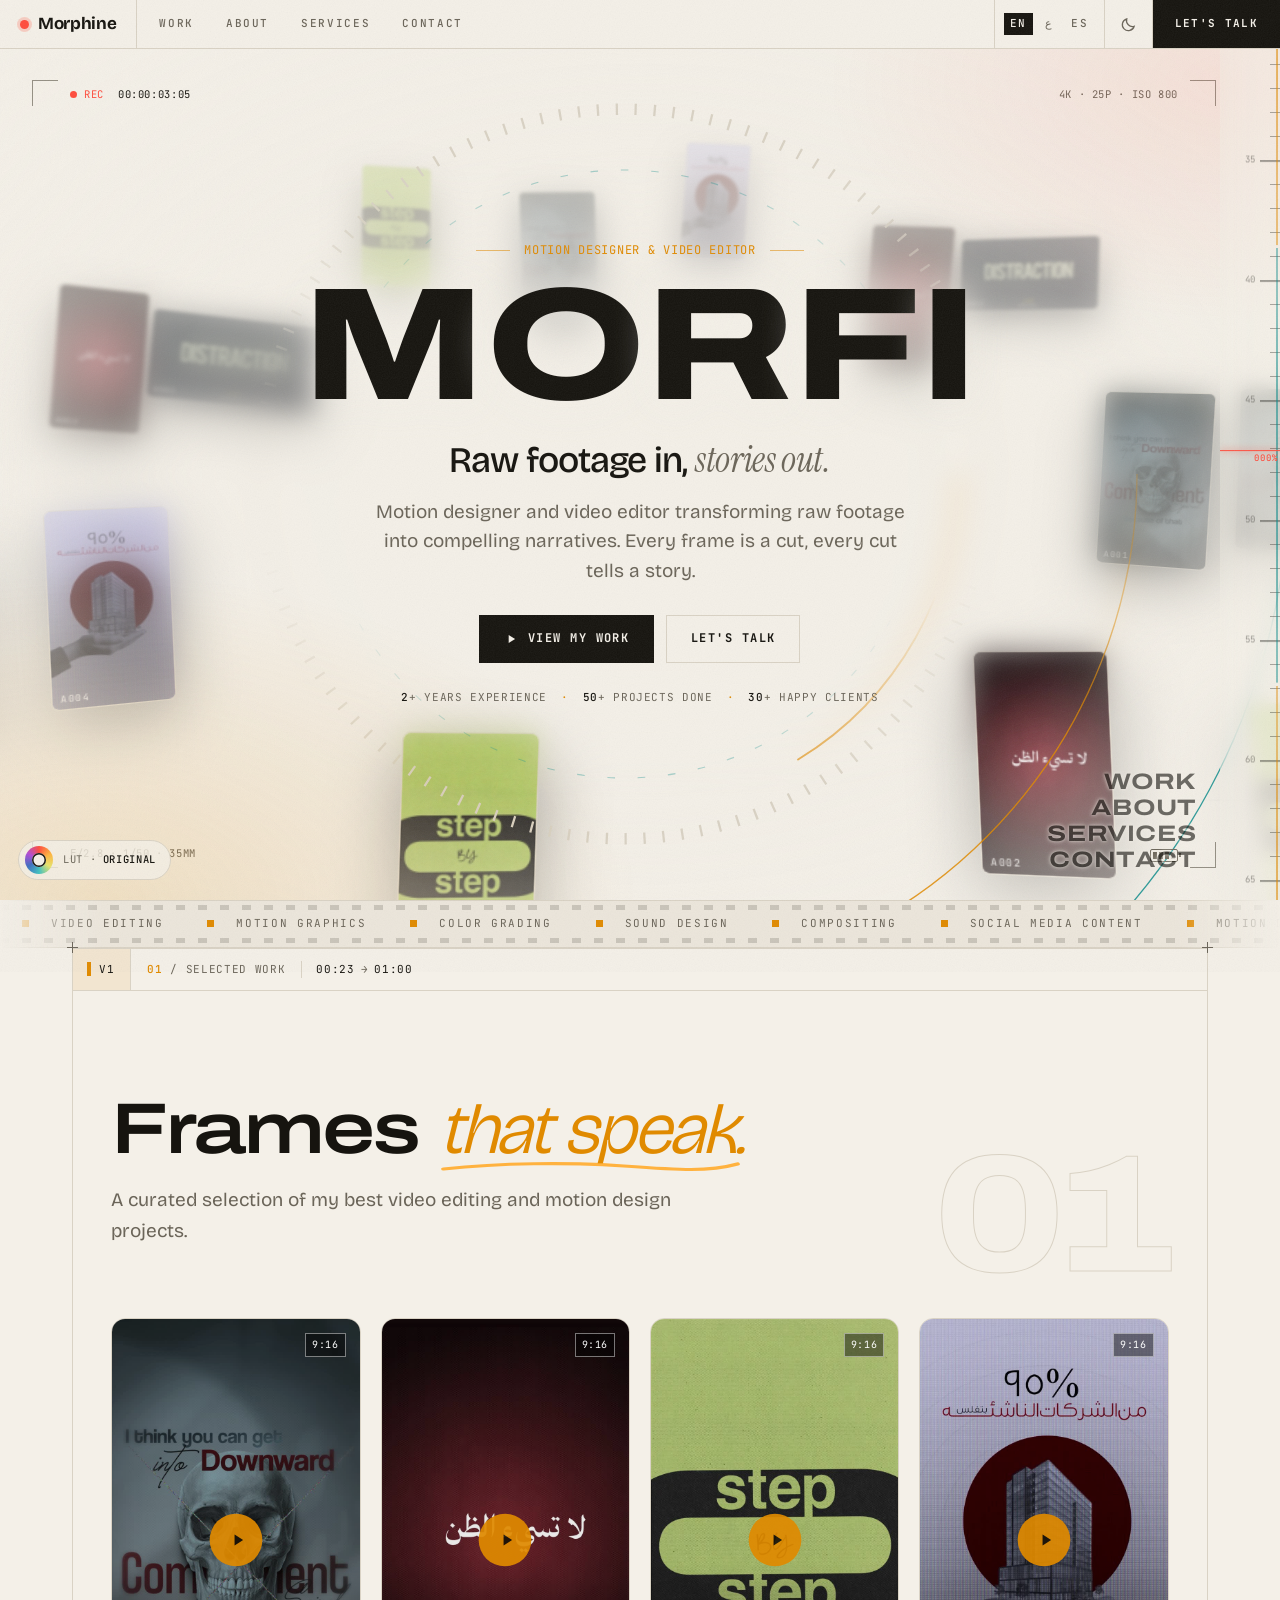
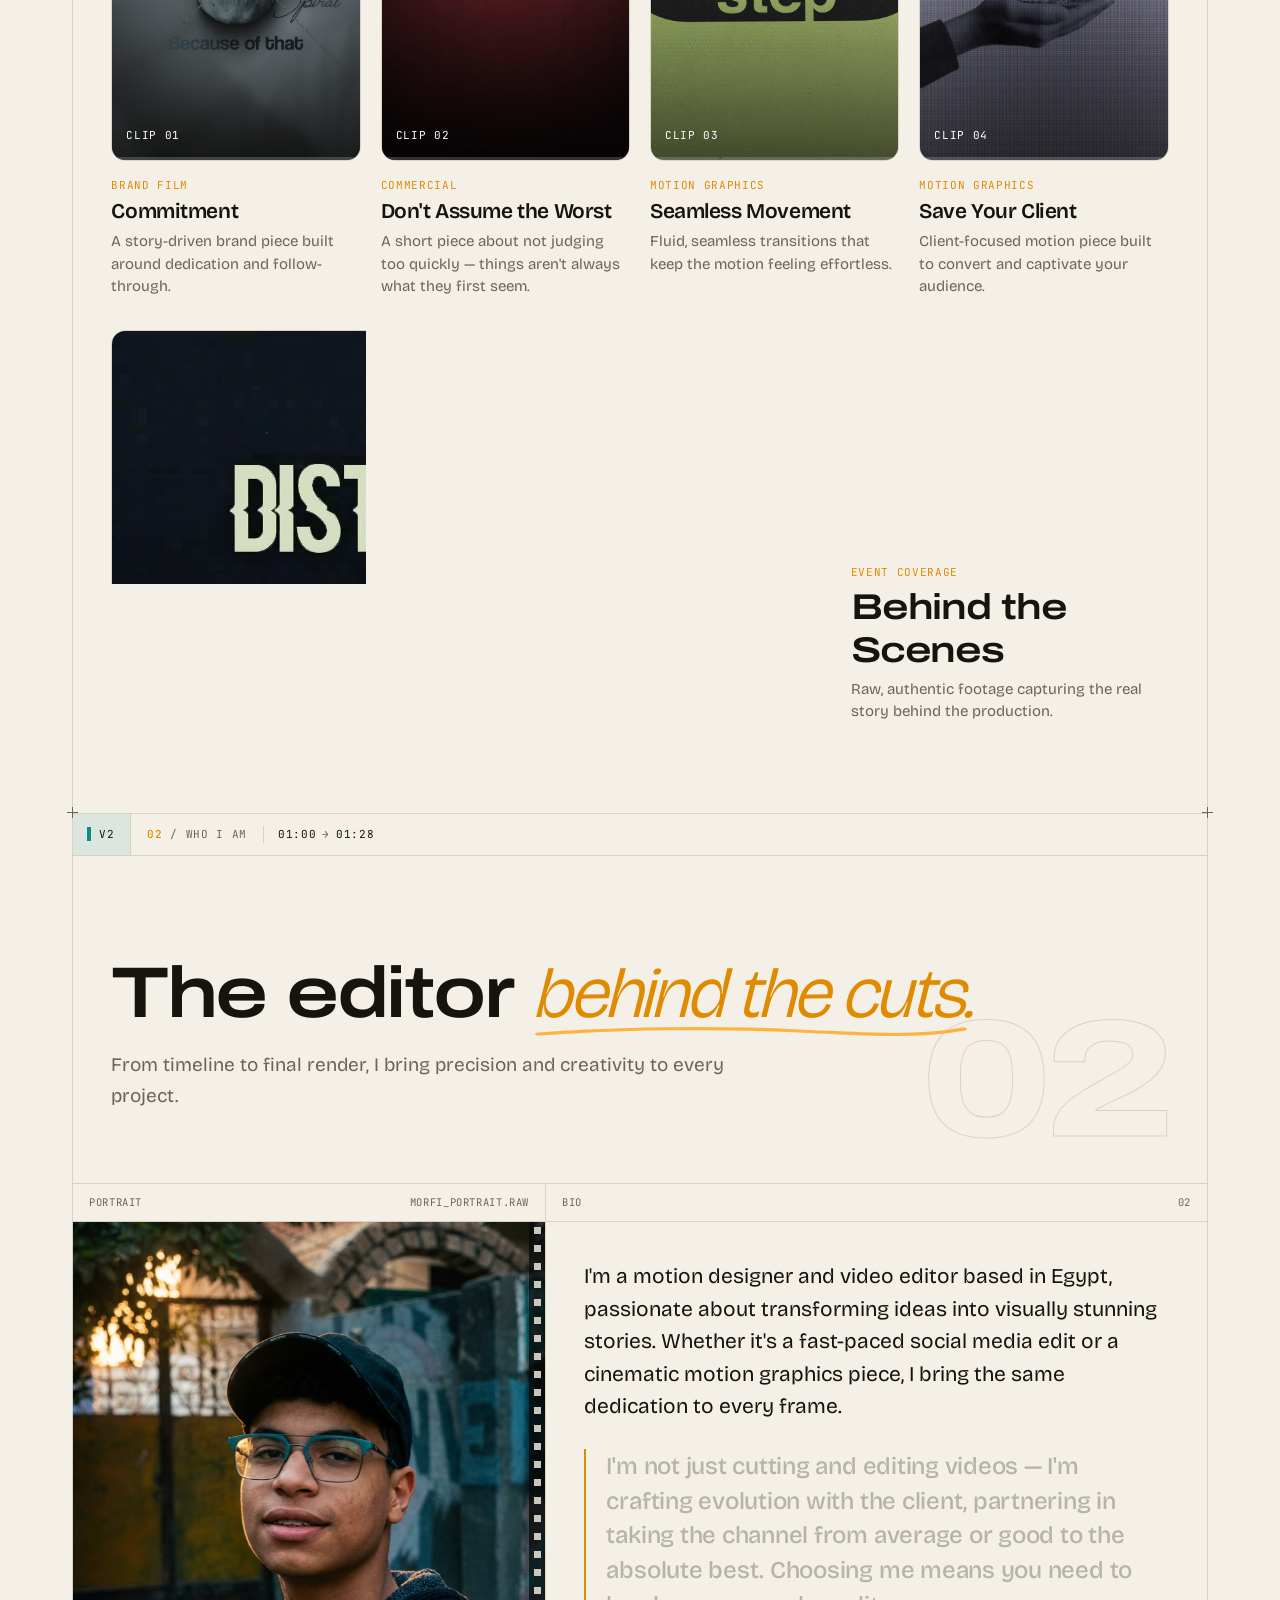
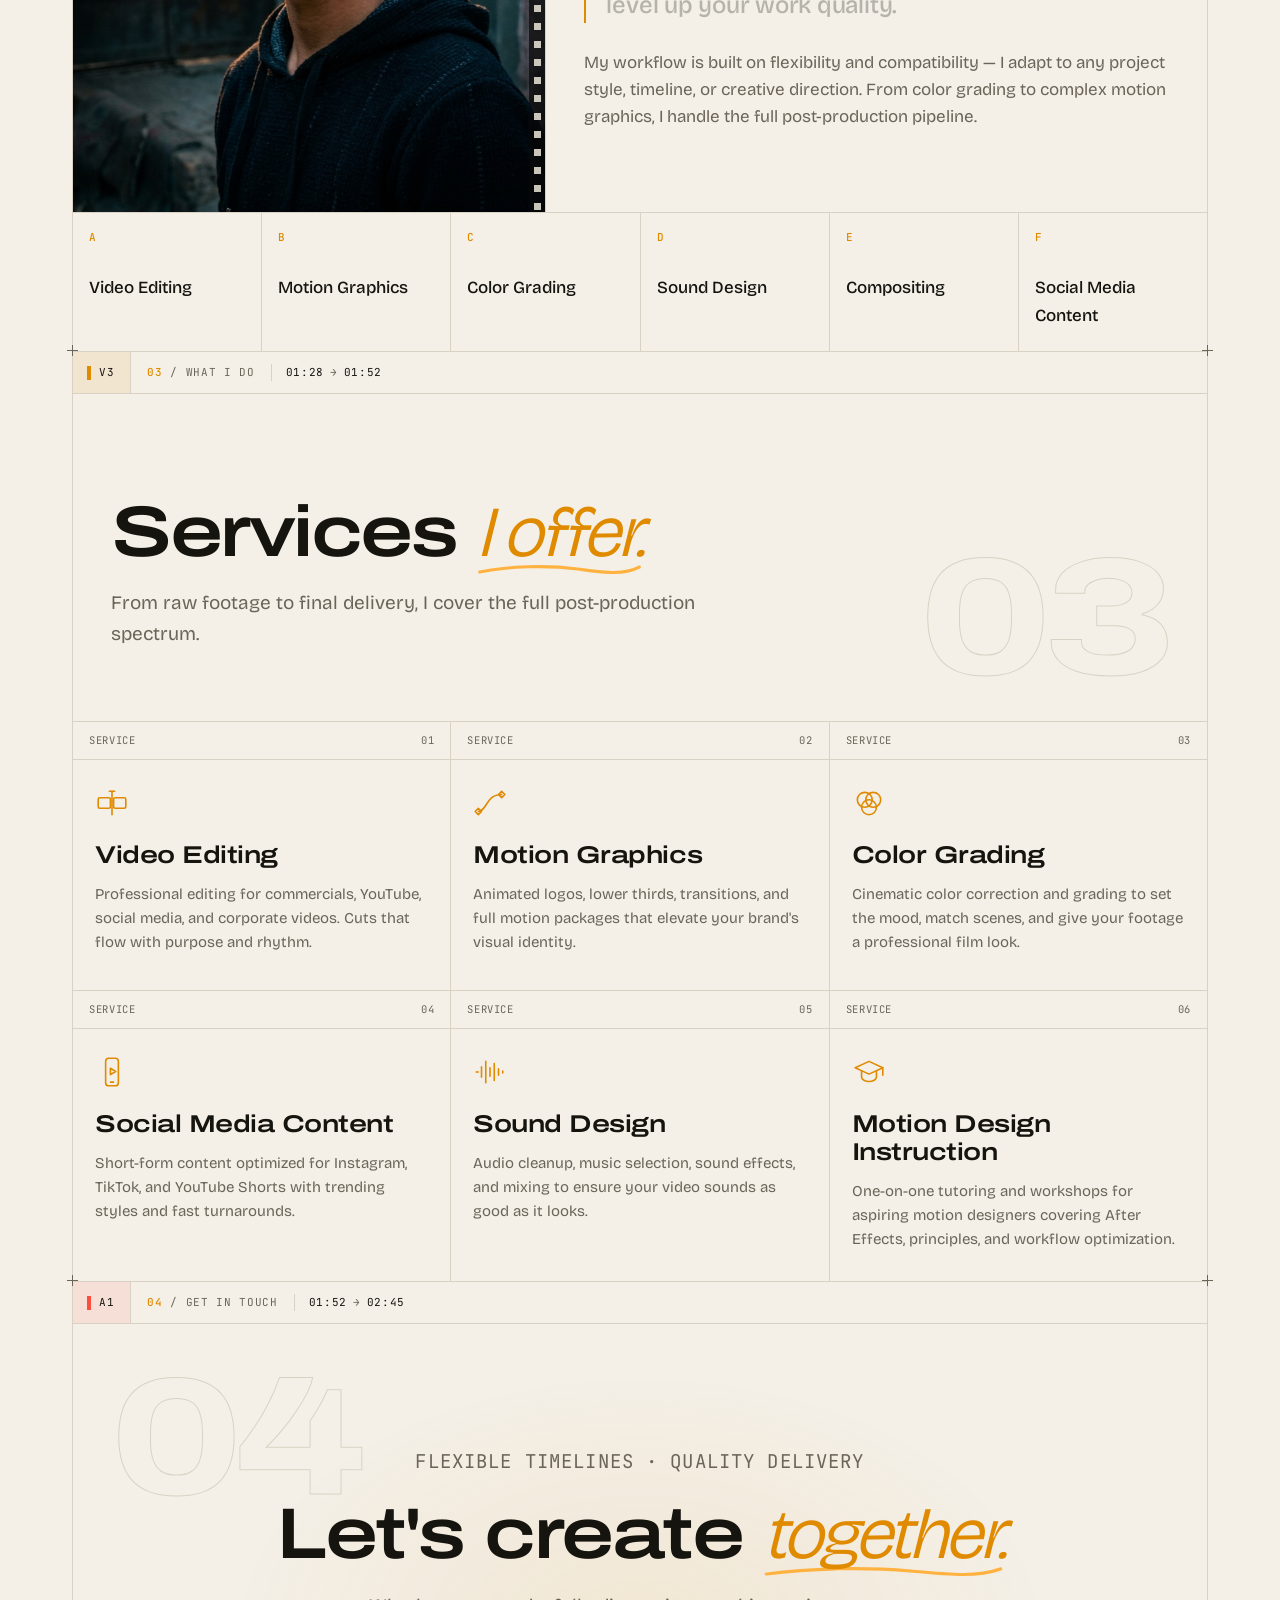
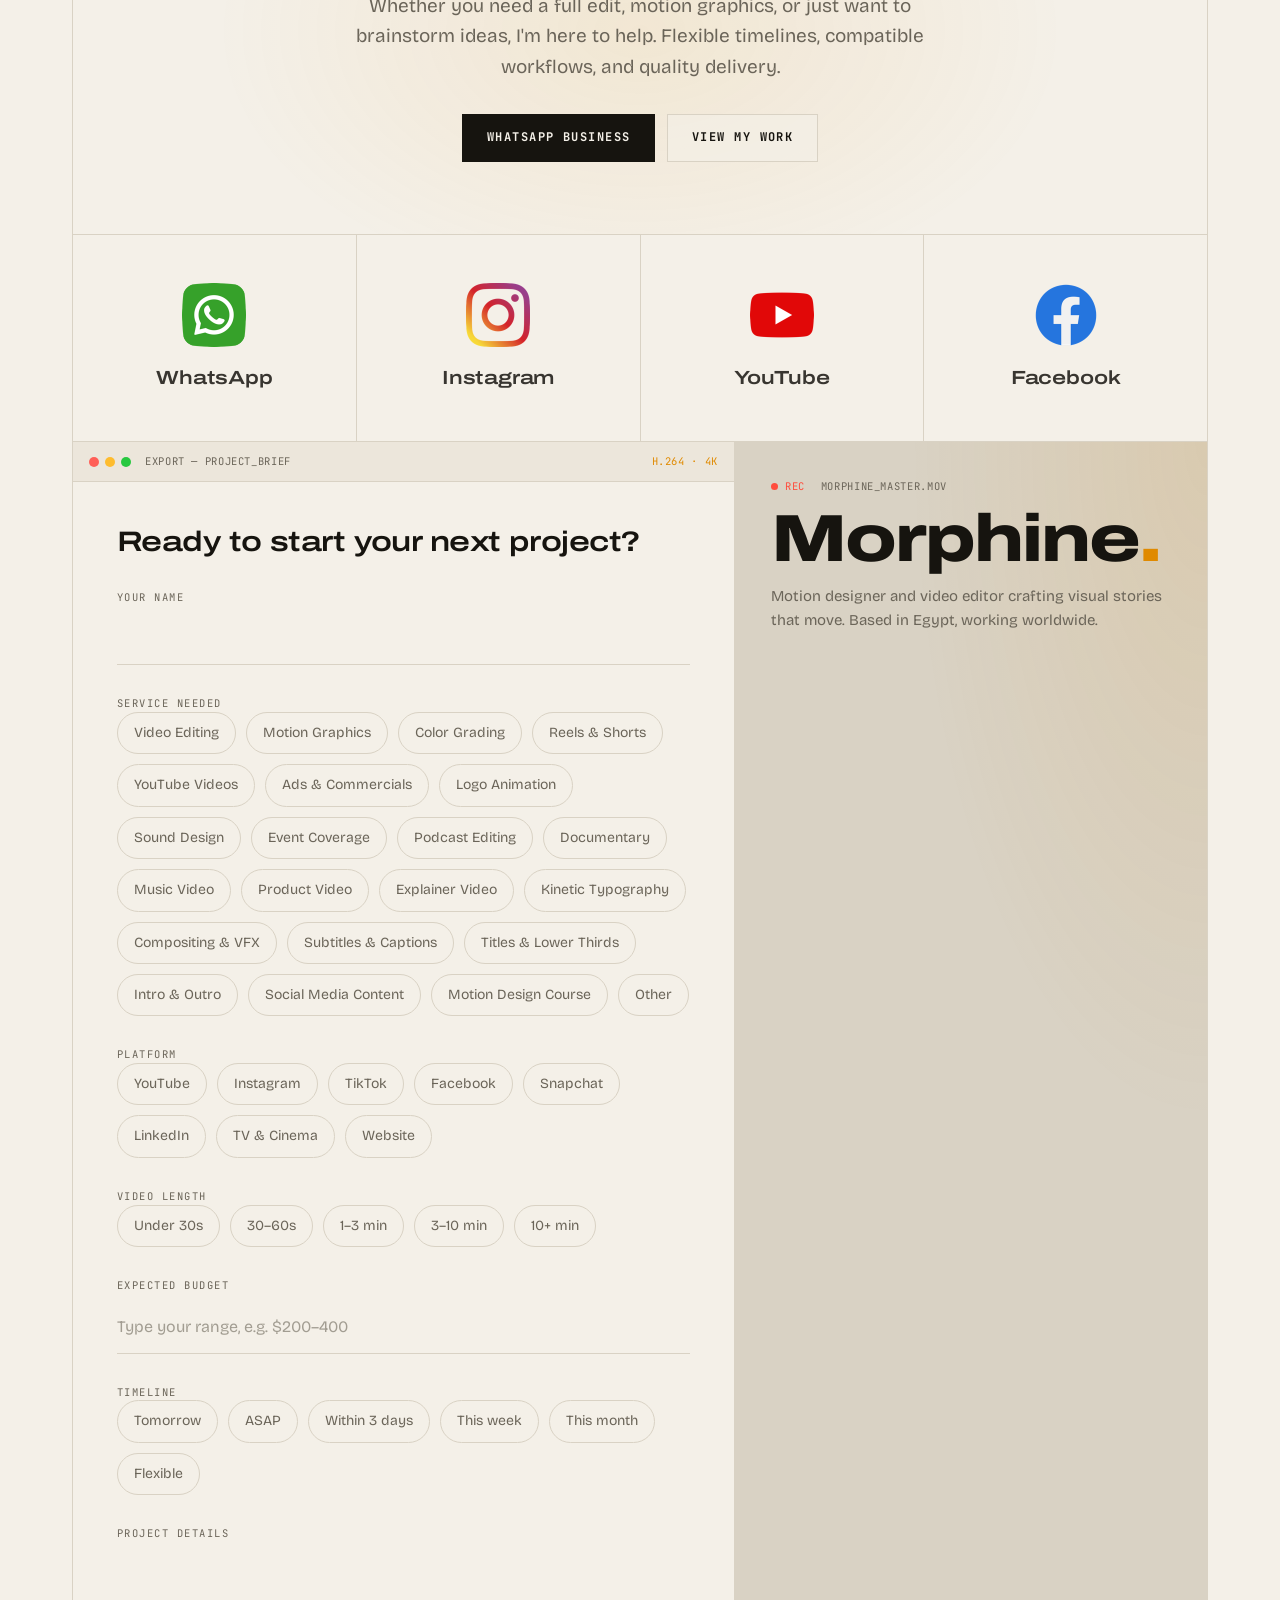
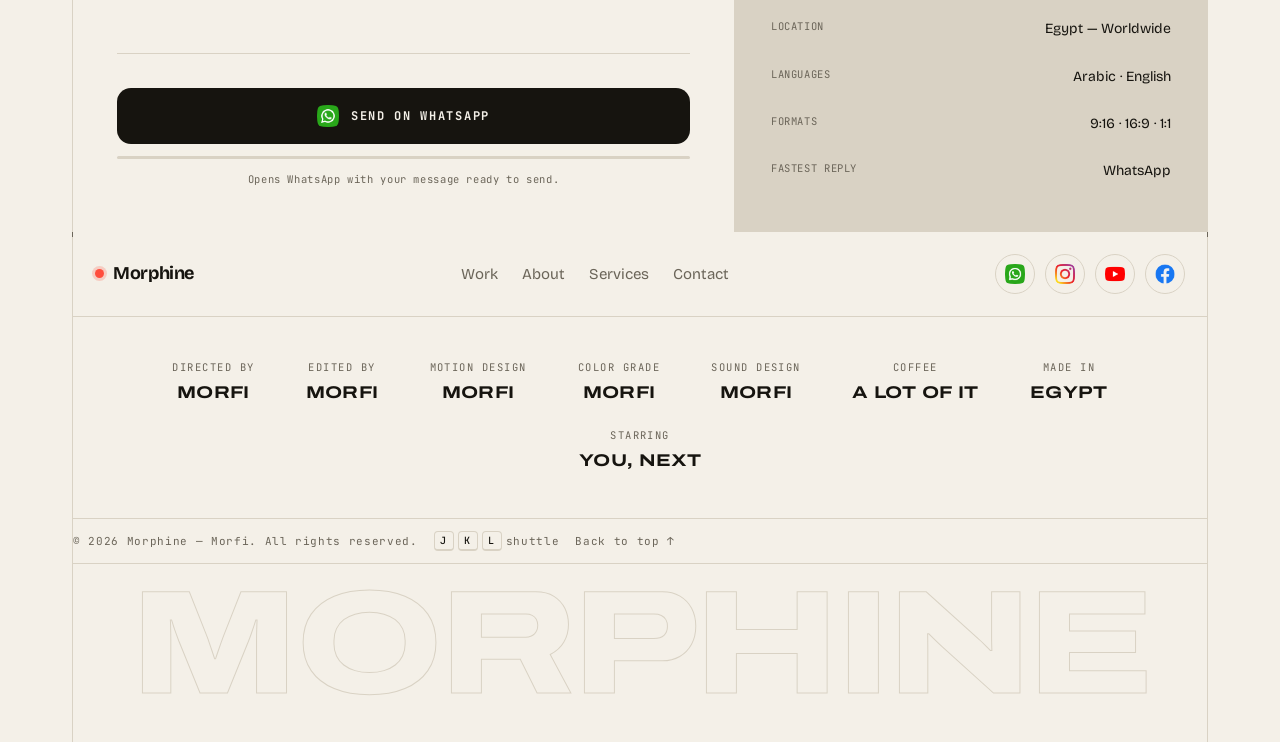
==== index.html @ 6fdb9ea7 "Cut scroll jank without changing the look Measure page size only when it changes instead of on every" ====
<!doctype html>
<html lang="en" dir="ltr">
<head>
  <meta charset="utf-8">
  <meta name="viewport" content="width=device-width, initial-scale=1">
  <title>Morfi — Motion Designer & Video Editor</title>
  <meta name="description" content="Morfi is a motion designer and video editor based in Egypt, turning raw footage into stories that move.">
  <meta name="theme-color" content="#0d0c0b">
  <meta property="og:title" content="Morfi — Motion Designer & Video Editor">
  <meta property="og:description" content="Every frame is a cut, every cut tells a story.">
  <meta property="og:image" content="https://morfi28i.github.io/portfolio/assets/morfi.jpg">
  <meta property="og:type" content="website">
  <link rel="icon" href="assets/favicon.svg" type="image/svg+xml">

  <link rel="preconnect" href="https://fonts.googleapis.com">
  <link rel="preconnect" href="https://fonts.gstatic.com" crossorigin>
  <link href="https://fonts.googleapis.com/css2?family=Archivo:wdth,wght@125,600..800&family=Instrument+Serif:ital@1&family=Bricolage+Grotesque:opsz,wght@12..96,300..800&family=JetBrains+Mono:wght@400;500&family=IBM+Plex+Sans+Arabic:wght@400;500;700&display=swap" rel="stylesheet">
  <link rel="stylesheet" href="styles.css?v=14">

  <!-- Set theme before paint to avoid a flash -->
  <script>
    document.documentElement.classList.add('js');
    // Lite mode for phones and modest laptops: drop the heaviest effects
    try {
      const n = navigator, coarse = matchMedia('(pointer: coarse)').matches;
      if (coarse || (n.hardwareConcurrency || 8) <= 4 || (n.deviceMemory || 8) <= 4 || n.connection?.saveData) {
        document.documentElement.classList.add('lite');
      }
    } catch (e) {}
    try {
      // no intro when the page reloads itself after a language switch
      const relang = sessionStorage.getItem('morfi-relang');
      if (!relang && !matchMedia('(prefers-reduced-motion: reduce)').matches) document.documentElement.classList.add('intro-on');
      const t = localStorage.getItem('morfi-theme');
      if (t) document.documentElement.dataset.theme = t;
    } catch (e) {}
  </script>
</head>
<body>
  <div class="grain" aria-hidden="true"></div>
  <!-- Intro: a quick camera "roll" before the page cuts in -->
  <div class="intro" id="intro" aria-hidden="true">
    <div class="intro-inner">
      <span class="rec"><i></i>REC</span>
      <span class="intro-tc" id="introTc">00:00:00:00</span>
    </div>
    <span class="intro-bar"><i></i></span>
  </div>

  <!-- Side timeline ruler + travelling section titles -->
  <div class="ruler" aria-hidden="true">
    <div class="ruler-track" id="rulerTrack"></div>
    <span class="ruler-view"></span>
    <span class="ruler-head"><span class="odo" id="odo"></span></span>
    <span class="ruler-hover" id="rulerHover"><b></b></span>
  </div>
  <div class="ruler-map" aria-hidden="true"></div>
<nav class="train" id="train" aria-label="Sections"></nav>
  <div class="progress" aria-hidden="true"><span></span></div>

  <header class="header">
    <div class="bar">
      <a href="#top" class="hcell logo" aria-label="Morphine — home">
        <span class="logo-dot" aria-hidden="true"></span>Morphine
      </a>

      <nav class="nav" aria-label="Primary">
        <a href="#work" class="hud"><span data-i18n="nav.work">Work</span></a>
        <a href="#about" class="hud"><span data-i18n="nav.about">About</span></a>
        <a href="#services" class="hud"><span data-i18n="nav.services">Services</span></a>
        <a href="#contact" class="hud"><span data-i18n="nav.contact">Contact</span></a>
      </nav>

      <div class="bar-end">
        <div class="lang lang-bar" role="group" aria-label="Language">
          <button type="button" class="hud" data-lang="en"><span>EN</span></button>
          <button type="button" class="hud" data-lang="ar"><span>ع</span></button>
          <button type="button" class="hud" data-lang="es"><span>ES</span></button>
        </div>
        <button type="button" class="hcell cell-icon" id="themeBtn" aria-label="Toggle light / dark">
          <svg class="i-sun" viewBox="0 0 24 24" aria-hidden="true"><circle cx="12" cy="12" r="4.5"/><path d="M12 2v2.5M12 19.5V22M2 12h2.5M19.5 12H22M4.9 4.9l1.8 1.8M17.3 17.3l1.8 1.8M4.9 19.1l1.8-1.8M17.3 6.7l1.8-1.8"/></svg>
          <svg class="i-moon" viewBox="0 0 24 24" aria-hidden="true"><path d="M20 14.5A8.5 8.5 0 0 1 9.5 4a8.5 8.5 0 1 0 10.5 10.5Z"/></svg>
        </button>
        <a href="#contact" class="hcell cta" data-i18n="hero.cta2">Let's Talk</a>
        <button type="button" class="hcell cell-icon menu-btn" id="menuBtn" aria-label="Menu" aria-expanded="false" aria-controls="mobileNav">
          <span></span><span></span><span></span>
        </button>
      </div>
    </div>

    <nav class="mobile-nav" id="mobileNav" aria-label="Mobile">
      <a href="#work" class="hud"><span data-i18n="nav.work">Work</span></a>
      <a href="#about" class="hud"><span data-i18n="nav.about">About</span></a>
      <a href="#services" class="hud"><span data-i18n="nav.services">Services</span></a>
      <a href="#contact" class="hud"><span data-i18n="nav.contact">Contact</span></a>
      <a href="#contact" class="m-cta" data-i18n="hero.cta2">Let's Talk</a>
      <div class="lang m-lang" role="group" aria-label="Language">
        <button type="button" data-lang="en">English</button>
        <button type="button" data-lang="ar">العربية</button>
        <button type="button" data-lang="es">Español</button>
      </div>
    </nav>
  </header>

  <main id="top">
    <!-- HERO -->
    <section class="hero" id="hero">
      <!-- Footage flying toward the lens (cards injected by main.js) -->
      <div class="field" id="field" aria-hidden="true"><div class="field-inner" id="fieldInner"></div></div>

      <!-- Camera viewfinder overlay -->
      <div class="vf" aria-hidden="true">
        <div class="rings">
          <svg class="ring" style="--dur:90s" viewBox="0 0 200 200"><circle class="ring-ticks" cx="100" cy="100" r="96"/></svg>
          <svg class="ring" style="--dur:24s" viewBox="0 0 200 200"><circle class="ring-arc" cx="100" cy="100" r="88"/></svg>
          <svg class="ring rev" style="--dur:60s" viewBox="0 0 200 200"><circle class="ring-thin" cx="100" cy="100" r="80"/></svg>
          <svg class="ring" style="--dur:38s" viewBox="0 0 200 200"><circle class="orbit o1" cx="100" cy="100" r="135"/></svg>
          <svg class="ring rev" style="--dur:52s" viewBox="0 0 200 200"><circle class="orbit o2" cx="100" cy="100" r="175"/></svg>
          <svg class="ring" style="--dur:70s" viewBox="0 0 200 200"><circle class="orbit o3" cx="100" cy="100" r="220"/></svg>
        </div>
        <span class="vf-corner tl"></span><span class="vf-corner tr"></span>
        <span class="vf-corner bl"></span><span class="vf-corner br"></span>
        <span class="vf-hud vf-tl mono"><span class="rec"><i></i>REC</span><span id="timecode" dir="ltr">00:00:00:00</span></span>
        <span class="vf-hud vf-tr mono" dir="ltr">4K · 25P · ISO 800</span>
        <span class="vf-hud vf-bl mono" dir="ltr">ƒ/2.8 · 1/50 · 35MM</span>
        <span class="vf-hud vf-br mono" dir="ltr"><span class="battery"><i></i><i></i><i></i><i></i></span></span>
      </div>

      <div class="hero-center">
        <p class="hero-label mono" data-i18n="hero.label">Motion Designer & Video Editor</p>
        <h1 class="wordmark" id="wordmark" data-i18n="hero.title">MORFI</h1>
        <p class="hero-tag">
          <span data-i18n="hero.tag1">Raw footage in,</span>
          <em data-i18n="hero.tag2">stories out.</em>
        </p>
        <p class="hero-desc" data-i18n="hero.desc">Motion designer and video editor transforming raw footage into compelling narratives. Every frame is a cut, every cut tells a story.</p>
        <div class="hero-ctas">
          <a href="#work" class="hbtn hbtn-solid">
            <svg viewBox="0 0 24 24" aria-hidden="true"><path d="M8 5v14l11-7z"/></svg>
            <span data-i18n="hero.cta1">View My Work</span>
          </a>
          <a href="#contact" class="hbtn" data-i18n="hero.cta2">Let's Talk</a>
        </div>
        <p class="hero-meta mono">
          <span><b data-count="2">0</b>+ <span data-i18n="hero.stat1">Years Experience</span></span>
          <span class="sep" aria-hidden="true">·</span>
          <span><b data-count="50">0</b>+ <span data-i18n="hero.stat2">Projects Done</span></span>
          <span class="sep" aria-hidden="true">·</span>
          <span><b data-count="30">0</b>+ <span data-i18n="hero.stat3">Happy Clients</span></span>
        </p>
      </div>
    </section>

    <!-- Film strip ticker -->
    <div class="reel" aria-label="Skills">
      <div class="reel-track">
        <ul class="reel-group">
          <li data-i18n="skills.video">Video Editing</li>
          <li data-i18n="skills.motion">Motion Graphics</li>
          <li data-i18n="skills.color">Color Grading</li>
          <li data-i18n="skills.sound">Sound Design</li>
          <li data-i18n="skills.compositing">Compositing</li>
          <li data-i18n="skills.social">Social Media Content</li>
          <li data-i18n="services.s6.title">Motion Design Instruction</li>
        </ul>
        <ul class="reel-group" aria-hidden="true">
          <li data-i18n="skills.video">Video Editing</li>
          <li data-i18n="skills.motion">Motion Graphics</li>
          <li data-i18n="skills.color">Color Grading</li>
          <li data-i18n="skills.sound">Sound Design</li>
          <li data-i18n="skills.compositing">Compositing</li>
          <li data-i18n="skills.social">Social Media Content</li>
          <li data-i18n="services.s6.title">Motion Design Instruction</li>
        </ul>
      </div>
    </div>

    <!-- WORK -->
    <section class="sec" id="work">
      <div class="frame">
        <div class="sbar mono" data-track="V1" data-color="a">
          <span class="trk">V1</span>
          <span class="sbar-title"><b>01</b> / <span data-i18n="work.label">Selected Work</span></span>
          <span class="sbar-tc" dir="ltr"></span>
          <span class="sbar-meta" data-i18n="work.meta">5 clips · tap to play</span>
        </div>
        <header class="shead reveal">
          <h2><span data-i18n="work.t1">Frames</span> <em data-i18n="work.t2">that speak.</em></h2>
          <p data-i18n="work.desc">A curated selection of my best video editing and motion design projects.</p>
        </header>

        <div class="work-wrap">
          <div class="work-grid">
          <button type="button" class="clip-card reveal" data-video="6kj0zz" data-ratio="9/16">
            <span class="clip-media">
              <span class="clip-ar mono" aria-hidden="true">9:16</span>
              <img src="assets/work/6kj0zz.jpg" alt="" width="720" height="1280" loading="lazy" decoding="async">
              <span class="clip-rec mono" aria-hidden="true"><i></i>REC</span>
              <span class="play" aria-hidden="true"><svg viewBox="0 0 24 24"><path d="M8 5v14l11-7z"/></svg></span>
              <span class="clip-no mono">CLIP 01</span>
              <span class="clip-bar" aria-hidden="true"><i></i></span>
            </span>
            <span class="clip-info">
              <span class="clip-cat mono" data-i18n="videos.v1.cat">Brand Film</span>
              <span class="clip-title" data-i18n="videos.v1.title">Commitment</span>
              <span class="clip-desc" data-i18n="videos.v1.desc">A story-driven brand piece built around dedication and follow-through.</span>
            </span>
          </button>
          <button type="button" class="clip-card reveal" data-video="19tkx7" data-ratio="9/16">
            <span class="clip-media">
              <span class="clip-ar mono" aria-hidden="true">9:16</span>
              <img src="assets/work/19tkx7.jpg" alt="" width="720" height="1280" loading="lazy" decoding="async">
              <span class="clip-rec mono" aria-hidden="true"><i></i>REC</span>
              <span class="play" aria-hidden="true"><svg viewBox="0 0 24 24"><path d="M8 5v14l11-7z"/></svg></span>
              <span class="clip-no mono">CLIP 02</span>
              <span class="clip-bar" aria-hidden="true"><i></i></span>
            </span>
            <span class="clip-info">
              <span class="clip-cat mono" data-i18n="videos.v2.cat">Commercial</span>
              <span class="clip-title" data-i18n="videos.v2.title">Don't Assume the Worst</span>
              <span class="clip-desc" data-i18n="videos.v2.desc">A short piece about not judging too quickly — things aren't always what they first seem.</span>
            </span>
          </button>
          <button type="button" class="clip-card reveal" data-video="na6ruu" data-ratio="9/16">
            <span class="clip-media">
              <span class="clip-ar mono" aria-hidden="true">9:16</span>
              <img src="assets/work/na6ruu.jpg" alt="" width="720" height="1280" loading="lazy" decoding="async">
              <span class="clip-rec mono" aria-hidden="true"><i></i>REC</span>
              <span class="play" aria-hidden="true"><svg viewBox="0 0 24 24"><path d="M8 5v14l11-7z"/></svg></span>
              <span class="clip-no mono">CLIP 03</span>
              <span class="clip-bar" aria-hidden="true"><i></i></span>
            </span>
            <span class="clip-info">
              <span class="clip-cat mono" data-i18n="videos.v3.cat">Motion Graphics</span>
              <span class="clip-title" data-i18n="videos.v3.title">Seamless Movement</span>
              <span class="clip-desc" data-i18n="videos.v3.desc">Fluid, seamless transitions that keep the motion feeling effortless.</span>
            </span>
          </button>
          <button type="button" class="clip-card reveal" data-video="crf0gr" data-ratio="9/16">
            <span class="clip-media">
              <span class="clip-ar mono" aria-hidden="true">9:16</span>
              <img src="assets/work/crf0gr.jpg" alt="" width="720" height="1280" loading="lazy" decoding="async">
              <span class="clip-rec mono" aria-hidden="true"><i></i>REC</span>
              <span class="play" aria-hidden="true"><svg viewBox="0 0 24 24"><path d="M8 5v14l11-7z"/></svg></span>
              <span class="clip-no mono">CLIP 04</span>
              <span class="clip-bar" aria-hidden="true"><i></i></span>
            </span>
            <span class="clip-info">
              <span class="clip-cat mono" data-i18n="videos.v4.cat">Motion Graphics</span>
              <span class="clip-title" data-i18n="videos.v4.title">Save Your Client</span>
              <span class="clip-desc" data-i18n="videos.v4.desc">Client-focused motion piece built to convert and captivate your audience.</span>
            </span>
          </button>
          <button type="button" class="clip-card clip-wide reveal" data-video="lq2gll" data-ratio="16/9">
            <span class="clip-media">
              <span class="clip-ar mono" aria-hidden="true">16:9</span>
              <img src="assets/work/lq2gll.jpg" alt="" width="1280" height="720" loading="lazy" decoding="async">
              <span class="clip-rec mono" aria-hidden="true"><i></i>REC</span>
              <span class="play" aria-hidden="true"><svg viewBox="0 0 24 24"><path d="M8 5v14l11-7z"/></svg></span>
              <span class="clip-no mono">CLIP 05</span>
              <span class="clip-bar" aria-hidden="true"><i></i></span>
            </span>
            <span class="clip-info">
              <span class="clip-cat mono" data-i18n="videos.v5.cat">Event Coverage</span>
              <span class="clip-title" data-i18n="videos.v5.title">Behind the Scenes</span>
              <span class="clip-desc" data-i18n="videos.v5.desc">Raw, authentic footage capturing the real story behind the production.</span>
            </span>
          </button>
          </div>
        </div>
      </div>
    </section>

    <!-- ABOUT -->
    <section class="sec" id="about">
      <div class="frame">
        <div class="sbar mono" data-track="V2" data-color="b">
          <span class="trk">V2</span>
          <span class="sbar-title"><b>02</b> / <span data-i18n="about.label">Who I Am</span></span>
          <span class="sbar-tc" dir="ltr"></span>
          <span class="sbar-meta" data-i18n="hero.location">Egypt — Worldwide</span>
        </div>
        <header class="shead reveal">
          <h2><span data-i18n="about.t1">The editor</span> <em data-i18n="about.t2">behind the cuts.</em></h2>
          <p data-i18n="about.desc">From timeline to final render, I bring precision and creativity to every project.</p>
        </header>

        <div class="grid grid-about">
          <figure class="cell about-photo reveal">
            <span class="strip mono"><span data-i18n="about.portrait">Portrait</span><span dir="ltr">MORFI_PORTRAIT.RAW</span></span>
            <img src="assets/morfi.jpg" alt="Portrait of Morfi" width="746" height="1000" loading="lazy" decoding="async">
          </figure>
          <div class="cell about-text reveal">
            <span class="strip mono"><span data-i18n="about.bio">Bio</span><span>02</span></span>
            <div class="cell-body">
              <p class="lead" data-i18n="about.p1">I'm a motion designer and video editor based in Egypt, passionate about transforming ideas into visually stunning stories.</p>
              <blockquote class="quote" data-i18n="about.quote">I'm not just cutting and editing videos — I'm crafting evolution with the client.</blockquote>
              <p data-i18n="about.p2">My workflow is built on flexibility and compatibility.</p>
            </div>
          </div>
        </div>

        <ul class="grid grid-skills">
          <li class="cell reveal"><span class="mono k">A</span><span data-i18n="skills.video">Video Editing</span></li>
          <li class="cell reveal"><span class="mono k">B</span><span data-i18n="skills.motion">Motion Graphics</span></li>
          <li class="cell reveal"><span class="mono k">C</span><span data-i18n="skills.color">Color Grading</span></li>
          <li class="cell reveal"><span class="mono k">D</span><span data-i18n="skills.sound">Sound Design</span></li>
          <li class="cell reveal"><span class="mono k">E</span><span data-i18n="skills.compositing">Compositing</span></li>
          <li class="cell reveal"><span class="mono k">F</span><span data-i18n="skills.social">Social Media Content</span></li>
        </ul>
      </div>
    </section>

    <!-- SERVICES -->
    <section class="sec" id="services">
      <div class="frame">
        <div class="sbar mono" data-track="V3" data-color="a">
          <span class="trk">V3</span>
          <span class="sbar-title"><b>03</b> / <span data-i18n="services.label">What I Do</span></span>
          <span class="sbar-tc" dir="ltr"></span>
          <span class="sbar-meta" data-i18n="services.meta">Full post-production</span>
        </div>
        <header class="shead reveal">
          <h2><span data-i18n="services.t1">Services</span> <em data-i18n="services.t2">I offer.</em></h2>
          <p data-i18n="services.desc">From raw footage to final delivery, I cover the full post-production spectrum.</p>
        </header>

        <div class="grid grid-services">
          <article class="cell svc reveal"><span class="strip mono"><span data-i18n="services.tag">Service</span><span>01</span></span><div class="cell-body"><svg class="svc-ico" viewBox="0 0 32 32" aria-hidden="true"><rect pathLength="100" x="3" y="11" width="11.5" height="10" rx="1.5"/><rect pathLength="100" x="17.5" y="11" width="11.5" height="10" rx="1.5"/><path pathLength="100" d="M16 5v22"/><path pathLength="100" d="M13.5 5h5"/></svg><h3 data-i18n="services.s1.title">Video Editing</h3><p data-i18n="services.s1.desc"></p></div></article>
          <article class="cell svc reveal"><span class="strip mono"><span data-i18n="services.tag">Service</span><span>02</span></span><div class="cell-body"><svg class="svc-ico" viewBox="0 0 32 32" aria-hidden="true"><path pathLength="100" d="M5 24C13 24 12 8 27 8"/><path pathLength="100" d="M5 21l3 3-3 3-3-3z"/><path pathLength="100" d="M27 5l3 3-3 3-3-3z"/></svg><h3 data-i18n="services.s2.title">Motion Graphics</h3><p data-i18n="services.s2.desc"></p></div></article>
          <article class="cell svc reveal"><span class="strip mono"><span data-i18n="services.tag">Service</span><span>03</span></span><div class="cell-body"><svg class="svc-ico" viewBox="0 0 32 32" aria-hidden="true"><circle pathLength="100" cx="12" cy="13" r="7"/><circle pathLength="100" cx="20" cy="13" r="7"/><circle pathLength="100" cx="16" cy="20" r="7"/></svg><h3 data-i18n="services.s3.title">Color Grading</h3><p data-i18n="services.s3.desc"></p></div></article>
          <article class="cell svc reveal"><span class="strip mono"><span data-i18n="services.tag">Service</span><span>04</span></span><div class="cell-body"><svg class="svc-ico" viewBox="0 0 32 32" aria-hidden="true"><rect pathLength="100" x="10" y="3" width="12" height="26" rx="3"/><path pathLength="100" d="M14.5 12.5v6l5-3z"/><path pathLength="100" d="M14.5 25.5h3"/></svg><h3 data-i18n="services.s4.title">Social Media Content</h3><p data-i18n="services.s4.desc"></p></div></article>
          <article class="cell svc reveal"><span class="strip mono"><span data-i18n="services.tag">Service</span><span>05</span></span><div class="cell-body"><svg class="svc-ico" viewBox="0 0 32 32" aria-hidden="true"><path pathLength="100" d="M3 16h2M8 11v10M12 6v20M16 12v8M20 8v16M24 13v6M28 15v2"/></svg><h3 data-i18n="services.s5.title">Sound Design</h3><p data-i18n="services.s5.desc"></p></div></article>
          <article class="cell svc reveal"><span class="strip mono"><span data-i18n="services.tag">Service</span><span>06</span></span><div class="cell-body"><svg class="svc-ico" viewBox="0 0 32 32" aria-hidden="true"><path pathLength="100" d="M3 12l13-6 13 6-13 6z"/><path pathLength="100" d="M9 15v6c0 2 3.5 4 7 4s7-2 7-4v-6"/><path pathLength="100" d="M29 12v7"/></svg><h3 data-i18n="services.s6.title">Motion Design Instruction</h3><p data-i18n="services.s6.desc"></p></div></article>
        </div>
      </div>
    </section>

    <!-- CONTACT -->
    <section class="sec" id="contact">
      <div class="frame">
        <div class="sbar mono" data-track="A1" data-color="c">
          <span class="trk">A1</span>
          <span class="sbar-title"><b>04</b> / <span data-i18n="contact.label">Get In Touch</span></span>
          <span class="sbar-tc" dir="ltr"></span>
          <span class="sbar-meta" data-i18n="contact.meta">WhatsApp · Instagram · YouTube</span>
        </div>
        <header class="shead shead-center reveal">
          <p class="mono kicker" data-i18n="contact.kicker">Flexible timelines · quality delivery</p>
          <h2><span data-i18n="contact.t1">Let's create</span> <em data-i18n="contact.t2">together.</em></h2>
          <p data-i18n="contact.subheading"></p>
          <div class="hero-ctas">
            <a href="https://wa.me/201127402410" target="_blank" rel="noopener" class="hbtn hbtn-solid"><span data-i18n="contact.whatsapp">WhatsApp Business</span></a>
            <a href="#work" class="hbtn" data-i18n="hero.cta1">View My Work</a>
          </div>
        </header>

        <!-- Social links as brand tiles -->
        <ul class="grid grid-reach">
          <li class="cell reveal"><a class="reach" href="https://wa.me/201127402410" target="_blank" rel="noopener" style="--brand:#25d366"><img src="assets/icons/whatsapp.png" alt="" width="64" height="64"><span>WhatsApp</span></a></li>
          <li class="cell reveal"><a class="reach" href="https://www.instagram.com/morfi.28i/" target="_blank" rel="noopener" style="--brand:#e1306c"><img src="assets/icons/instagram.png" alt="" width="64" height="64"><span>Instagram</span></a></li>
          <li class="cell reveal"><a class="reach" href="https://www.youtube.com/@Morfi.28" target="_blank" rel="noopener" style="--brand:#ff0000"><img src="assets/icons/youtube.png" alt="" width="64" height="64"><span>YouTube</span></a></li>
          <li class="cell reveal"><a class="reach" href="https://www.facebook.com/morfi.28i" target="_blank" rel="noopener" style="--brand:#1877f2"><img src="assets/icons/facebook.png" alt="" width="64" height="64"><span>Facebook</span></a></li>
        </ul>

        <div class="grid grid-contact">
          <!-- Brief form styled as an export dialog -->
          <form class="cell form export reveal" id="contactForm" novalidate>
            <div class="export-bar mono" dir="ltr">
              <span class="dots" aria-hidden="true"><i></i><i></i><i></i></span>
              <span>EXPORT — PROJECT_BRIEF</span>
              <span class="export-fmt">H.264 · 4K</span>
            </div>
            <div class="form-body">
              <p class="form-title" data-i18n="contact.heading">Ready to start your next project?</p>
              <label class="ffield">
                <span class="f-label mono" data-i18n="form.name">Your Name</span>
                <input type="text" name="name" autocomplete="name" required>
              </label>
              <fieldset class="ffield" id="serviceField">
                <legend class="f-label mono" data-i18n="form.service">Service Needed</legend>
                <div class="chips-pick">
                  <label class="chip-opt"><input type="checkbox" name="service"><span data-i18n="form.opt1">Video Editing</span></label>
                  <label class="chip-opt"><input type="checkbox" name="service"><span data-i18n="form.opt2">Motion Graphics</span></label>
                  <label class="chip-opt"><input type="checkbox" name="service"><span data-i18n="form.opt3">Color Grading</span></label>
                  <label class="chip-opt"><input type="checkbox" name="service"><span data-i18n="form.optReels">Reels & Shorts</span></label>
                  <label class="chip-opt"><input type="checkbox" name="service"><span data-i18n="form.optYt">YouTube Videos</span></label>
                  <label class="chip-opt"><input type="checkbox" name="service"><span data-i18n="form.optAds">Ads & Commercials</span></label>
                  <label class="chip-opt"><input type="checkbox" name="service"><span data-i18n="form.optLogo">Logo Animation</span></label>
                  <label class="chip-opt"><input type="checkbox" name="service"><span data-i18n="form.optSound">Sound Design</span></label>
                  <label class="chip-opt"><input type="checkbox" name="service"><span data-i18n="form.optEvent">Event Coverage</span></label>
                  <label class="chip-opt"><input type="checkbox" name="service"><span data-i18n="form.optPodcast">Podcast Editing</span></label>
                  <label class="chip-opt"><input type="checkbox" name="service"><span data-i18n="form.optDoc">Documentary</span></label>
                  <label class="chip-opt"><input type="checkbox" name="service"><span data-i18n="form.optMv">Music Video</span></label>
                  <label class="chip-opt"><input type="checkbox" name="service"><span data-i18n="form.optProduct">Product Video</span></label>
                  <label class="chip-opt"><input type="checkbox" name="service"><span data-i18n="form.optExplainer">Explainer Video</span></label>
                  <label class="chip-opt"><input type="checkbox" name="service"><span data-i18n="form.optKinetic">Kinetic Typography</span></label>
                  <label class="chip-opt"><input type="checkbox" name="service"><span data-i18n="form.optComp">Compositing & VFX</span></label>
                  <label class="chip-opt"><input type="checkbox" name="service"><span data-i18n="form.optSubs">Subtitles & Captions</span></label>
                  <label class="chip-opt"><input type="checkbox" name="service"><span data-i18n="form.optTitles">Titles & Lower Thirds</span></label>
                  <label class="chip-opt"><input type="checkbox" name="service"><span data-i18n="form.optIntro">Intro & Outro</span></label>
                  <label class="chip-opt"><input type="checkbox" name="service"><span data-i18n="form.opt4">Social Media Content</span></label>
                  <label class="chip-opt"><input type="checkbox" name="service"><span data-i18n="form.optCourse">Motion Design Course</span></label>
                  <label class="chip-opt"><input type="checkbox" name="service"><span data-i18n="form.opt5">Other</span></label>
                </div>
              </fieldset>
              <fieldset class="ffield">
                <legend class="f-label mono" data-i18n="form.platform">Platform</legend>
                <div class="chips-pick">
                  <label class="chip-opt"><input type="checkbox" name="platform"><span data-i18n="form.pYt">YouTube</span></label>
                  <label class="chip-opt"><input type="checkbox" name="platform"><span data-i18n="form.pIg">Instagram</span></label>
                  <label class="chip-opt"><input type="checkbox" name="platform"><span data-i18n="form.pTt">TikTok</span></label>
                  <label class="chip-opt"><input type="checkbox" name="platform"><span data-i18n="form.pFb">Facebook</span></label>
                  <label class="chip-opt"><input type="checkbox" name="platform"><span data-i18n="form.pSnap">Snapchat</span></label>
                  <label class="chip-opt"><input type="checkbox" name="platform"><span data-i18n="form.pLi">LinkedIn</span></label>
                  <label class="chip-opt"><input type="checkbox" name="platform"><span data-i18n="form.pTv">TV & Cinema</span></label>
                  <label class="chip-opt"><input type="checkbox" name="platform"><span data-i18n="form.pWeb">Website</span></label>
                </div>
              </fieldset>
              <fieldset class="ffield">
                <legend class="f-label mono" data-i18n="form.length">Video length</legend>
                <div class="chips-pick">
                  <label class="chip-opt"><input type="radio" name="length"><span data-i18n="form.l1">Under 30s</span></label>
                  <label class="chip-opt"><input type="radio" name="length"><span data-i18n="form.l2">30–60s</span></label>
                  <label class="chip-opt"><input type="radio" name="length"><span data-i18n="form.l3">1–3 min</span></label>
                  <label class="chip-opt"><input type="radio" name="length"><span data-i18n="form.l4">3–10 min</span></label>
                  <label class="chip-opt"><input type="radio" name="length"><span data-i18n="form.l5">10+ min</span></label>
                </div>
              </fieldset>
              <label class="ffield">
                <span class="f-label mono" data-i18n="form.budget">Expected budget</span>
                <input type="text" name="budget" inputmode="text" autocomplete="off" placeholder="e.g. $200–400" data-i18n-ph="form.budgetPh">
              </label>
              <fieldset class="ffield">
                <legend class="f-label mono" data-i18n="form.when">Timeline</legend>
                <div class="chips-pick">
                  <label class="chip-opt"><input type="radio" name="when"><span data-i18n="form.w0">Tomorrow</span></label>
                  <label class="chip-opt"><input type="radio" name="when"><span data-i18n="form.w1">ASAP</span></label>
                  <label class="chip-opt"><input type="radio" name="when"><span data-i18n="form.w5">Within 3 days</span></label>
                  <label class="chip-opt"><input type="radio" name="when"><span data-i18n="form.w2">This week</span></label>
                  <label class="chip-opt"><input type="radio" name="when"><span data-i18n="form.w3">This month</span></label>
                  <label class="chip-opt"><input type="radio" name="when"><span data-i18n="form.w4">Flexible</span></label>
                </div>
              </fieldset>
              <label class="ffield">
                <span class="f-label mono" data-i18n="form.message">Project Details</span>
                <textarea name="message" rows="3" required></textarea>
              </label>
              <div class="send-wrap">
                <button type="submit" class="send">
                  <img src="assets/icons/whatsapp.png" alt="" width="22" height="22">
                  <span data-i18n="form.submit">Send on WhatsApp</span>
                </button>
                <div class="render" aria-hidden="true"><i></i></div>
                <p class="form-note mono" data-i18n="form.note">Opens WhatsApp with your message ready to send.</p>
              </div>
            </div>
          </form>

          <!-- Brand card with clip-style metadata -->
          <div class="cell brand-card reveal">
            <span class="s-brand-meta mono"><span class="rec"><i></i>REC</span><span dir="ltr">MORPHINE_MASTER.MOV</span></span>
            <span class="s-brand-name">Morphine<span class="s-dot">.</span></span>
            <p class="brand-desc" data-i18n="footer.desc">Motion designer and video editor crafting visual stories that move. Based in Egypt, working worldwide.</p>
            <dl class="meta">
              <div><dt class="mono" data-i18n="meta.loc">Location</dt><dd data-i18n="hero.location">Egypt — Worldwide</dd></div>
              <div><dt class="mono" data-i18n="meta.lang">Languages</dt><dd data-i18n="meta.langVal">Arabic · English</dd></div>
              <div><dt class="mono" data-i18n="meta.formats">Formats</dt><dd dir="ltr">9:16 · 16:9 · 1:1</dd></div>
              <div><dt class="mono" data-i18n="meta.contact">Fastest reply</dt><dd>WhatsApp</dd></div>
            </dl>
          </div>
        </div>
      </div>
    </section>
  </main>

  <footer class="footer">
    <div class="frame">
      <div class="foot-row">
        <a href="#top" class="logo-f"><span class="logo-dot" aria-hidden="true"></span>Morphine</a>
        <nav class="foot-links" aria-label="Footer">
          <a href="#work" data-i18n="nav.work">Work</a>
          <a href="#about" data-i18n="nav.about">About</a>
          <a href="#services" data-i18n="nav.services">Services</a>
          <a href="#contact" data-i18n="nav.contact">Contact</a>
        </nav>
        <div class="foot-social">
          <a href="https://wa.me/201127402410" target="_blank" rel="noopener" aria-label="WhatsApp"><img src="assets/icons/whatsapp.png" alt="" width="22" height="22"></a>
          <a href="https://www.instagram.com/morfi.28i/" target="_blank" rel="noopener" aria-label="Instagram"><img src="assets/icons/instagram.png" alt="" width="22" height="22"></a>
          <a href="https://www.youtube.com/@Morfi.28" target="_blank" rel="noopener" aria-label="YouTube"><img src="assets/icons/youtube.png" alt="" width="22" height="22"></a>
          <a href="https://www.facebook.com/morfi.28i" target="_blank" rel="noopener" aria-label="Facebook"><img src="assets/icons/facebook.png" alt="" width="22" height="22"></a>
        </div>
      </div>
      <div class="credits" aria-label="Credits">
        <div class="credits-roll">
          <dl class="credits-list">
            <div><dt data-i18n="credits.directed">Directed by</dt><dd>MORFI</dd></div>
            <div><dt data-i18n="credits.edited">Edited by</dt><dd>MORFI</dd></div>
            <div><dt data-i18n="credits.motion">Motion design</dt><dd>MORFI</dd></div>
            <div><dt data-i18n="credits.grade">Color grade</dt><dd>MORFI</dd></div>
            <div><dt data-i18n="credits.sound">Sound design</dt><dd>MORFI</dd></div>
            <div><dt data-i18n="credits.coffee">Coffee</dt><dd data-i18n="credits.coffeeVal">A lot of it</dd></div>
            <div><dt data-i18n="credits.shot">Made in</dt><dd data-i18n="credits.shotVal">Egypt</dd></div>
            <div><dt data-i18n="credits.client">Starring</dt><dd data-i18n="credits.clientVal">You, next</dd></div>
          </dl>
        </div>
      </div>
      <div class="sbar mono footer-bar">
        <span>© <span id="year">2026</span> Morphine — Morfi. <span data-i18n="footer.rights">All rights reserved.</span></span>
        <span class="kbd-hint" dir="ltr"><kbd>J</kbd><kbd>K</kbd><kbd>L</kbd> <span data-i18n="shuttle.label">shuttle</span></span>
        <a href="#top" data-i18n="footer.top">Back to top ↑</a>
      </div>
      <p class="footer-big" aria-hidden="true">MORPHINE</p>
    </div>
  </footer>

  <!-- Grade the site: visitors try colour-grading looks on the whole page -->
  <div class="grade" id="grade">
    <div class="grade-panel" id="gradePanel" role="dialog" aria-labelledby="gradeTitle" hidden>
      <p class="mono grade-title" id="gradeTitle" data-i18n="grade.title">Grade this site</p>
      <div class="grade-list">
        <button type="button" class="g-item" data-lut="none" style="--g: saturate(1)">
          <span class="g-thumb"><img src="assets/work/sm/crf0gr.jpg" alt="" width="72" height="128" loading="lazy" decoding="async"></span>
          <span class="mono">Original</span>
        </button>
        <button type="button" class="g-item" data-lut="teal" style="--g: saturate(1.35) contrast(1.12) sepia(.12) hue-rotate(-10deg)">
          <span class="g-thumb"><img src="assets/work/sm/crf0gr.jpg" alt="" width="72" height="128" loading="lazy" decoding="async"></span>
          <span class="mono">Teal & Orange</span>
        </button>
        <button type="button" class="g-item" data-lut="noir" style="--g: grayscale(1) contrast(1.35) brightness(.95)">
          <span class="g-thumb"><img src="assets/work/sm/crf0gr.jpg" alt="" width="72" height="128" loading="lazy" decoding="async"></span>
          <span class="mono">Noir</span>
        </button>
        <button type="button" class="g-item" data-lut="kodak" style="--g: sepia(.42) saturate(1.2) contrast(1.08) brightness(1.03)">
          <span class="g-thumb"><img src="assets/work/sm/crf0gr.jpg" alt="" width="72" height="128" loading="lazy" decoding="async"></span>
          <span class="mono">Kodak 2383</span>
        </button>
        <button type="button" class="g-item" data-lut="bleach" style="--g: saturate(.38) contrast(1.45) brightness(1.06)">
          <span class="g-thumb"><img src="assets/work/sm/crf0gr.jpg" alt="" width="72" height="128" loading="lazy" decoding="async"></span>
          <span class="mono">Bleach Bypass</span>
        </button>
      </div>
      <p class="grade-note" data-i18n="grade.note">Color grading is one of my services. Pick a look and watch the whole site change.</p>
    </div>
    <button type="button" class="grade-btn" id="gradeBtn" aria-expanded="false" aria-controls="gradePanel">
      <span class="wheel" aria-hidden="true"></span>
      <span class="mono grade-label">LUT · <b id="gradeName">Original</b></span>
    </button>
  </div>
  <div class="shuttle mono" id="shuttle" aria-live="polite"></div>
  <div class="tip mono" id="tip" role="status" hidden><span data-i18n="shuttle.tip">Tip: press J · K · L to move through the site, like in your editor.</span><button type="button" id="tipClose" aria-label="Close">×</button></div>
  <div class="wipe" aria-hidden="true"><b class="mono" id="wipeName"></b></div>

  <dialog class="player" id="player" aria-label="Video player">
    <button type="button" class="player-close" id="playerClose" aria-label="Close">
      <svg viewBox="0 0 24 24" aria-hidden="true"><path d="M6 6l12 12M18 6 6 18"/></svg>
    </button>
    <div class="player-frame" id="playerFrame"></div>
  </dialog>

  <script src="i18n.js?v=14"></script>
  <script src="main.js?v=14"></script>
</body>
</html>
---- styles.css ----
/* ============ Tokens ============ */
:root {
  --bg: #0d0c0b;
  --bg-2: #151412;
  --surface: #1b1a17;
  --line: #2b2925;
  --text: #f3efe7;
  --muted: #9b958a;
  --accent: #ffb23f;       /* golden-hour amber */
  --accent-ink: #1a1206;
  --teal: #3fc1c0;         /* secondary — from the glasses */
  --rec: #ff4d3d;
  --clip-a: #3a3326;
  --clip-b: #2a3a3a;

  --font: "Bricolage Grotesque", system-ui, sans-serif;
  --mono: "JetBrains Mono", ui-monospace, monospace;
  --radius: 14px;
  --wrap: 1240px;
  --gutter: clamp(16px, 4vw, 40px);
  --ease: cubic-bezier(.2, .7, .1, 1);
  color-scheme: dark;
}

:root[data-theme="light"] {
  --bg: #f4f0e8;
  --bg-2: #ece6db;
  --surface: #fffdf8;
  --line: #d9d2c4;
  --text: #16140f;
  --muted: #6b6559;
  --accent: #e08a00;
  --accent-ink: #1a1206;
  --teal: #0e8c8b;
  --clip-a: #ecd6ae;
  --clip-b: #bfdedd;
  color-scheme: light;
}

@media (prefers-color-scheme: light) {
  :root:not([data-theme="dark"]) {
    --bg: #f4f0e8;
    --bg-2: #ece6db;
    --surface: #fffdf8;
    --line: #d9d2c4;
    --text: #16140f;
    --muted: #6b6559;
    --accent: #e08a00;
    --teal: #0e8c8b;
    --clip-a: #ecd6ae;
    --clip-b: #bfdedd;
    color-scheme: light;
  }
}

:lang(ar) { --font: "IBM Plex Sans Arabic", "Bricolage Grotesque", system-ui, sans-serif; }

/* ============ Base ============ */
*, *::before, *::after { box-sizing: border-box; }
html { scroll-behavior: smooth; scroll-padding-top: 48px; -webkit-text-size-adjust: 100%; }
body {
  margin: 0;
  background: var(--bg);
  color: var(--text);
  font-family: var(--font);
  font-size: 17px;
  line-height: 1.6;
  -webkit-font-smoothing: antialiased;
  overflow-x: clip;
  transition: background-color .4s, color .4s;
}
img { display: block; max-width: 100%; height: auto; }
a { color: inherit; text-decoration: none; }
button { font: inherit; color: inherit; cursor: pointer; }
h1, h2, h3, p { margin: 0; }
::selection { background: var(--accent); color: var(--accent-ink); }
:focus-visible { outline: 2px solid var(--accent); outline-offset: 3px; border-radius: 6px; }

.wrap { width: min(100% - 2 * var(--gutter), var(--wrap)); margin-inline: auto; }
.mono { font-family: var(--mono); font-size: 12px; letter-spacing: .06em; text-transform: uppercase; }
:lang(ar) .mono:not([dir="ltr"]) { font-family: var(--font); letter-spacing: 0; font-size: 13px; }

/* Scroll progress, styled as a playhead line */
.progress { position: fixed; inset: 47px 0 auto; height: 2px; z-index: 60; pointer-events: none; }
.progress span { display: block; height: 100%; background: var(--accent); transform-origin: left; transform: scaleX(var(--p, 0)); }
[dir="rtl"] .progress span { transform-origin: right; }

/* ============ Header ============ */
/* Segmented HUD bar: cells split by hairlines, mono uppercase labels,
   inverted block on hover / active. */
.header {
  position: fixed; inset: 0 0 auto; z-index: 50;
  background: color-mix(in srgb, var(--bg) 94%, transparent);
  backdrop-filter: blur(8px);
  -webkit-backdrop-filter: blur(8px);
  border-bottom: 1px solid var(--line);
}
.bar { display: flex; align-items: stretch; height: 48px; }
.bar-end { display: flex; align-items: stretch; margin-inline-start: auto; }
.hcell { display: flex; align-items: center; justify-content: center; border: 0; background: none; padding: 0; }
.cell-icon { width: 48px; border-inline-start: 1px solid var(--line); color: var(--muted); transition: background-color .15s, color .15s; }
.cell-icon:hover { background: var(--text); color: var(--bg); }
.cell-icon svg { width: 17px; height: 17px; fill: none; stroke: currentColor; stroke-width: 1.8; stroke-linecap: round; }

.logo {
  gap: 9px; padding-inline: 20px; border-inline-end: 1px solid var(--line);
  font-weight: 700; font-size: 17px; letter-spacing: -.02em; transition: opacity .15s;
}
.logo:hover { opacity: .7; }
.logo-dot { width: 9px; height: 9px; border-radius: 50%; background: var(--rec); box-shadow: 0 0 0 3px color-mix(in srgb, var(--rec) 22%, transparent); animation: blink 1.6s steps(1) infinite; }

/* HUD label: the link fills the bar height; the inner span is the inverted block */
.hud {
  display: flex; align-items: center; padding-inline: 10px; border: 0; background: none;
  font-family: var(--mono); font-size: 11px; font-weight: 500; letter-spacing: .15em; text-transform: uppercase;
  color: var(--muted); white-space: nowrap; transition: color .15s;
}
.hud span { padding: 2px 6px; transition: background-color .15s, color .15s; }
.hud:hover, .hud.active, .hud[aria-pressed="true"] { color: var(--text); }
.hud:hover span, .hud.active span, .hud[aria-pressed="true"] span { background: var(--text); color: var(--bg); }
:lang(ar) .hud { font-family: var(--font); font-size: 13px; letter-spacing: 0; }

.nav { display: flex; align-items: stretch; padding-inline: 6px; }
.lang-bar { display: flex; align-items: stretch; padding-inline: 6px; border-inline-start: 1px solid var(--line); }
.lang-bar .hud { padding-inline: 3px; }
.lang-bar .hud span { font-family: var(--mono); }

.cta {
  padding-inline: 22px; border-inline-start: 1px solid var(--line);
  background: var(--text); color: var(--bg);
  font-family: var(--mono); font-size: 11px; font-weight: 700; letter-spacing: .12em; text-transform: uppercase;
  white-space: nowrap; transition: opacity .15s, transform .3s var(--ease);
}
.cta:hover { opacity: .82; }
:lang(ar) .cta, :lang(ar) .m-cta { font-family: var(--font); font-size: 13px; letter-spacing: 0; }

.i-moon { display: none; }
:root[data-theme="light"] .i-sun { display: none; }
:root[data-theme="light"] .i-moon { display: block; }
@media (prefers-color-scheme: light) {
  :root:not([data-theme]) .i-sun { display: none; }
  :root:not([data-theme]) .i-moon { display: block; }
}

.menu-btn { display: none; flex-direction: column; gap: 4px; }
.menu-btn span { width: 16px; height: 1.5px; background: currentColor; transition: transform .25s var(--ease), opacity .2s; }
.menu-btn[aria-expanded="true"] span:nth-child(1) { transform: translateY(5.5px) rotate(45deg); }
.menu-btn[aria-expanded="true"] span:nth-child(2) { opacity: 0; }
.menu-btn[aria-expanded="true"] span:nth-child(3) { transform: translateY(-5.5px) rotate(-45deg); }

.mobile-nav { display: none; flex-direction: column; border-top: 1px solid var(--line); }
.mobile-nav.open { display: flex; animation: drop .25s var(--ease); }
.mobile-nav .hud { padding: 13px 14px; }
.m-cta {
  display: flex; justify-content: center; padding: 14px; margin-top: 4px;
  border-block: 1px solid var(--line); background: var(--text); color: var(--bg);
  font-family: var(--mono); font-size: 11px; font-weight: 700; letter-spacing: .12em; text-transform: uppercase;
}
.m-lang { display: grid; grid-template-columns: repeat(3, 1fr); }
.m-lang button {
  border: 0; background: none; padding: 13px 0; color: var(--muted);
  font-family: var(--mono); font-size: 11px; letter-spacing: .12em; text-transform: uppercase;
}
.m-lang button + button { border-inline-start: 1px solid var(--line); }
.m-lang button[aria-pressed="true"] { color: var(--text); background: var(--surface); }
.m-lang button:nth-child(2) { font-family: "IBM Plex Sans Arabic", sans-serif; letter-spacing: 0; font-size: 13px; }
@keyframes drop { from { opacity: 0; transform: translateY(-6px); } }

/* ============ Buttons ============ */
.btn {
  display: inline-flex; align-items: center; justify-content: center; gap: 10px;
  height: 52px; padding-inline: 26px; border-radius: 99px;
  font-weight: 600; font-size: 16px; border: 1px solid transparent;
  transition: transform .25s var(--ease), background-color .2s, border-color .2s;
}
.btn svg { width: 16px; height: 16px; fill: currentColor; stroke: currentColor; stroke-width: 2; stroke-linecap: round; stroke-linejoin: round; }
.btn-primary { background: var(--accent); color: var(--accent-ink); }
.btn .i-arrow { fill: none; }
.btn-primary:hover { transform: translateY(-2px); }
.btn-ghost { border-color: var(--line); }
.btn-ghost:hover { border-color: var(--text); }
.btn-block { width: 100%; }
[dir="rtl"] .btn .i-arrow { transform: scaleX(-1); }

/* ============ Hero ============ */
/* A camera viewfinder; the person's own footage drifts toward the lens. */
.hero {
  position: relative; isolation: isolate; overflow: hidden;
  min-height: calc(100svh - 48px); margin-top: 48px;
  display: grid; place-items: center; padding: 72px var(--gutter);
}

/* 3D footage field */
.field { position: absolute; inset: 0; z-index: -2; perspective: 900px; perspective-origin: 50% 50%; }
:root[data-lut] .field { filter: var(--grade); }
.field-inner { position: absolute; inset: 0; transform-style: preserve-3d; transition: transform .6s var(--ease); }
.shot {
  backface-visibility: hidden;
  position: absolute; left: 50%; top: 50%; margin: 0; border-radius: 6px; overflow: hidden;
  background: var(--surface); border: 1px solid var(--line); will-change: transform, opacity;
  box-shadow: 0 20px 50px rgb(0 0 0 / .35);
}
:root[data-theme="light"] .shot { box-shadow: 0 14px 30px rgb(60 40 10 / .14); }
.shot img { width: 100%; height: 100%; object-fit: cover; }
.shot::after {
  content: attr(data-tc); position: absolute; inset-inline-start: 6px; bottom: 5px;
  font: 500 8px/1 var(--mono); letter-spacing: .08em; color: #fff; opacity: .8;
}
/* Keep the centre readable */
.hero::before {
  content: ""; position: absolute; inset: 0; z-index: -1; pointer-events: none;
  background:
    radial-gradient(ellipse 30% 30% at 50% 50%, color-mix(in srgb, var(--bg) 75%, transparent) 20%, transparent 80%),
    radial-gradient(ellipse at 50% 50%, transparent 55%, color-mix(in srgb, var(--bg) 85%, transparent));
}

/* Viewfinder overlay */
.vf { position: absolute; inset: clamp(14px, 3vw, 32px); z-index: -1; pointer-events: none; }
.vf-corner { position: absolute; width: 26px; height: 26px; border: 1.5px solid var(--muted); opacity: .7; }
.vf-corner.tl { top: 0; left: 0; border-right: 0; border-bottom: 0; }
.vf-corner.tr { top: 0; right: 0; border-left: 0; border-bottom: 0; }
.vf-corner.bl { bottom: 0; left: 0; border-right: 0; border-top: 0; }
.vf-corner.br { bottom: 0; right: 0; border-left: 0; border-top: 0; }
.vf-hud { position: absolute; display: flex; align-items: center; gap: 14px; color: var(--muted); font-size: 10.5px; }
.vf-tl { top: 6px; left: 38px; } .vf-tr { top: 6px; right: 38px; }
.vf-bl { bottom: 6px; left: 38px; } .vf-br { bottom: 6px; right: 38px; }
.rec { display: inline-flex; align-items: center; gap: 7px; color: var(--rec); }
.rec i { width: 7px; height: 7px; border-radius: 50%; background: var(--rec); animation: blink 1.2s steps(1) infinite; }
#timecode { color: var(--text); font-variant-numeric: tabular-nums; }
.battery { display: inline-flex; gap: 2px; padding: 2px; border: 1px solid currentColor; border-radius: 2px; position: relative; }
.battery::after { content: ""; position: absolute; right: -4px; top: 3px; width: 2px; height: 4px; background: currentColor; }
.battery i { width: 4px; height: 7px; background: currentColor; }
.battery i:last-child { opacity: .25; }

.rings { position: absolute; left: 50%; top: 50%; width: min(86vmin, 760px); aspect-ratio: 1; translate: -50% -50%; }
/* each ring spins as its own layer, so the GPU turns it instead of repainting the SVG */
.ring { position: absolute; inset: 0; width: 100%; height: 100%; overflow: visible; fill: none; animation: spin var(--dur) linear infinite; will-change: transform; }
.ring.rev { animation-direction: reverse; }
.ring-ticks { stroke: var(--line); stroke-width: 3; stroke-dasharray: .6 4.4; }
.ring-arc {
  stroke: var(--accent); stroke-width: .5; stroke-dasharray: 90 463; stroke-linecap: round; opacity: .8;
}
.ring-thin { stroke: color-mix(in srgb, var(--teal) 40%, transparent); stroke-width: .3; stroke-dasharray: 2 6; }

/* Centre content */
.hero-center::before {
  /* frosted halo so passing footage never fights the text */
  content: ""; position: absolute; inset: -20% -16%; z-index: -1; pointer-events: none;
  /* a soft dark halo (a live backdrop blur over moving footage was too heavy) */
  background: radial-gradient(closest-side, color-mix(in srgb, var(--bg) 82%, transparent) 45%, color-mix(in srgb, var(--bg) 45%, transparent) 75%, transparent);
}
.hero-center { position: relative; display: flex; flex-direction: column; align-items: center; text-align: center; width: min(100%, 1100px); }
.hero-label { color: var(--accent); margin-bottom: 14px; }
.wordmark {
  font-family: "Archivo", var(--font); font-weight: 800; font-stretch: 125%;
  font-size: clamp(54px, 12.5vw, 168px); line-height: .9; letter-spacing: -.01em; white-space: nowrap;
  text-shadow: 0 0 40px color-mix(in srgb, var(--bg) 80%, transparent);
}
:lang(ar) .wordmark { font-family: var(--font); font-weight: 700; line-height: 1.15; letter-spacing: 0; }
.wordmark .ch { display: inline-block; }
/* Arabic letters are laid out in visual order, so keep this line left-to-right */
.wordmark.split-ar { direction: ltr; unicode-bidi: isolate; }
.js .wordmark.settled .ch { animation: none; opacity: 1; transform: none; filter: none; }
:root { --intro: 0s; }
.intro-on { --intro: 1.15s; }
.js .wordmark .ch { opacity: 0; transform: scale(1.25); filter: blur(14px); animation: ch-in .8s var(--ease) forwards; animation-delay: calc(var(--intro) + var(--i) * 90ms); }
.hero-tag { margin-top: 22px; font-size: clamp(24px, 3.2vw, 36px); font-weight: 500; letter-spacing: -.03em; line-height: 1.1; }
.hero-tag em { font-family: "Instrument Serif", Georgia, serif; font-weight: 400; font-style: italic; color: var(--muted); letter-spacing: -.01em; }
:lang(ar) .hero-tag, :lang(ar) .hero-tag em { font-family: var(--font); letter-spacing: 0; font-style: normal; line-height: 1.5; }
.hero-desc { margin-top: 16px; color: var(--muted); font-size: clamp(16px, 1.6vw, 19px); line-height: 1.55; max-width: 46ch; }
.hero-ctas { display: flex; flex-wrap: wrap; justify-content: center; gap: 12px; margin-top: 30px; }
.hbtn {
  will-change: transform;
  display: inline-flex; align-items: center; gap: 10px; height: 48px; padding-inline: 24px;
  border: 1px solid var(--line); font-family: var(--mono); font-size: 12px; font-weight: 700;
  letter-spacing: .12em; text-transform: uppercase; transition: border-color .15s, opacity .15s, transform .25s var(--ease);
  background: color-mix(in srgb, var(--bg) 60%, transparent);
}
.hbtn:hover { border-color: var(--text); }
.hbtn-solid { background: var(--text); color: var(--bg); border-color: var(--text); }
.hbtn-solid:hover { opacity: .85; }
.hbtn svg { width: 14px; height: 14px; fill: currentColor; }
:lang(ar) .hbtn { font-family: var(--font); font-size: 14px; letter-spacing: 0; }
.hero-meta { display: flex; flex-wrap: wrap; justify-content: center; gap: 6px 14px; margin-top: 26px; color: var(--muted); font-size: 11px; }
.hero-meta b { color: var(--text); font-weight: 500; font-variant-numeric: tabular-nums; }
.hero-meta .sep { color: var(--accent); }

.js .hero-center > :not(.wordmark) { opacity: 0; transform: translateY(14px); filter: blur(8px); animation: up .9s var(--ease) forwards; }
.js .hero-label { animation-delay: calc(var(--intro) + .1s) !important; }
.js .hero-tag { animation-delay: calc(var(--intro) + .4s) !important; }
.js .hero-desc { animation-delay: calc(var(--intro) + .5s) !important; }
.js .hero-ctas { animation-delay: calc(var(--intro) + .6s) !important; }
.js .hero-meta { animation-delay: calc(var(--intro) + .7s) !important; }
.js .field { opacity: 0; animation: fade-in 1.6s ease-out calc(var(--intro) + .35s) forwards; }
.js .vf { opacity: 0; transform: scale(1.04); animation: up 1s var(--ease) calc(var(--intro) + .2s) forwards; }
.js .header { transform: translateY(-100%); animation: up .7s var(--ease) calc(var(--intro) + .1s) forwards; }

/* Intro overlay */
.intro { display: none; }
.intro-on .intro {
  position: fixed; inset: 0; z-index: 100; display: grid; place-items: center; background: var(--bg);
  animation: shutter .55s cubic-bezier(.75, 0, .25, 1) .8s forwards;
}
.intro-inner { display: flex; align-items: center; gap: 16px; font-family: var(--mono); font-size: 13px; letter-spacing: .1em; }
.intro-tc { font-variant-numeric: tabular-nums; color: var(--text); }
.intro-bar { position: absolute; left: 50%; top: calc(50% + 26px); width: 180px; height: 1px; translate: -50% 0; background: var(--line); }
.intro-bar i { display: block; height: 100%; background: var(--accent); transform-origin: left; animation: grow .8s linear both; }

/* Orbit rings */
.orbit { stroke-width: .35; opacity: .85; }
.o1 { stroke: var(--accent); stroke-dasharray: 260 590; }
.o2 { stroke: var(--teal); stroke-dasharray: 340 760; }
.o3 { stroke: var(--rec); stroke-dasharray: 220 1160; opacity: .6; }

/* Side ruler: percentage scale that scrolls with the page; hover zooms out to the whole page */
.ruler {
  position: fixed; top: 48px; bottom: 0; right: 0; width: 60px; z-index: 40;
  overflow: hidden; direction: ltr; cursor: crosshair;
}
.ruler::before {
  /* frosted strip so ticks stay legible over content */
  content: ""; position: absolute; inset: 0; backdrop-filter: blur(9px); -webkit-backdrop-filter: blur(9px);
  background: color-mix(in srgb, var(--bg) 55%, transparent);
  -webkit-mask: linear-gradient(to left, #000 40%, rgb(0 0 0 / .7)); mask: linear-gradient(to left, #000 40%, rgb(0 0 0 / .7));
  transition: background-color .3s;
}
.ruler.open::before { background: color-mix(in srgb, var(--bg) 80%, transparent); }
.ruler-track { position: absolute; inset: 0; }
.tick { position: absolute; top: 0; right: 0; height: 1px; width: 10px; background: var(--text); opacity: .35; will-change: transform; }
.tick.major { width: 20px; opacity: .75; }
.tick b {
  position: absolute; right: 24px; top: -5px; font: 400 9px/1 var(--mono); letter-spacing: .08em;
  color: var(--text); opacity: .55; white-space: nowrap;
}
.ruler-clip {
  --c: var(--accent); position: absolute; top: 0; right: 2px; width: 2px; background: var(--c); opacity: .6; border-radius: 1px;
  transform-origin: top; will-change: transform;
}
.ruler-clip[data-color="b"] { --c: var(--teal); }
.ruler-clip[data-color="c"] { --c: var(--rec); }
/* the part of the page that's on screen, shown when zoomed out */
.ruler-view {
  position: absolute; top: 0; left: 0; right: 0; height: 1px; transform-origin: top;
  background: color-mix(in srgb, var(--text) 10%, transparent);
  border-block: 1px solid color-mix(in srgb, var(--text) 22%, transparent);
  opacity: 0; transition: opacity .3s;
}
.ruler.open .ruler-view { opacity: 1; }
.ruler-head {
  position: absolute; top: 0; left: 0; right: 0; height: 1px; background: var(--rec); z-index: 2;
  box-shadow: 0 0 6px var(--rec); will-change: transform;
}
/* odometer readout: each digit is a column of 0–9 that rolls into place */
.odo {
  position: absolute; right: 2px; top: 4px; display: flex; align-items: flex-start;
  font: 500 9px/1 var(--mono); letter-spacing: .08em; color: var(--rec);
}
.odo-d { display: block; height: 1em; overflow: hidden; }
.odo-d span { display: flex; flex-direction: column; transition: transform .45s cubic-bezier(.2, .8, .2, 1); }
.odo-d i { font-style: normal; height: 1em; }
.odo-pct { margin-left: 1px; }
.ruler-hover { position: absolute; top: 0; left: 0; right: 0; height: 1px; background: var(--text); opacity: 0; transition: opacity .15s; z-index: 3; }
.ruler.hovering .ruler-hover { opacity: .9; }
.ruler-hover b {
  position: absolute; right: 24px; bottom: 3px; padding: 2px 4px; font: 500 9px/1 var(--mono);
  background: var(--text); color: var(--bg); letter-spacing: .06em;
}
/* section names beside the ruler while zoomed out */
.ruler-map { position: fixed; top: 48px; bottom: 0; right: 60px; width: 220px; z-index: 40; pointer-events: none; }
.ruler-map b {
  position: absolute; top: 0; right: 10px; font-family: "Archivo", var(--font); font-stretch: 125%; font-weight: 700;
  font-size: 13px; letter-spacing: .02em; text-transform: uppercase; color: var(--text); white-space: nowrap;
  text-shadow: 0 0 4px var(--bg), 0 0 10px var(--bg);
  opacity: 0; transform: translateX(10px); transition: opacity .3s, transform .4s var(--ease);
}
:lang(ar) .ruler-map b { font-family: var(--font); font-size: 15px; letter-spacing: 0; }
.ruler-map b.here { color: var(--accent); }
.ruler-map.open b { opacity: 1; transform: none; }
.ruler-map.open b:nth-child(2) { transition-delay: .03s; } .ruler-map.open b:nth-child(3) { transition-delay: .06s; }
.ruler-map.open b:nth-child(4) { transition-delay: .09s; } .ruler-map.open b:nth-child(5) { transition-delay: .12s; }
.ruler.open ~ .train { opacity: .15 !important; transition: opacity .3s; }

/* Travelling section titles */
.train { position: fixed; inset: 0; z-index: 41; pointer-events: none; }
.train-ch {
  position: absolute; top: 0; left: 0; white-space: pre; opacity: 0;
  font-family: "Archivo", var(--font); font-stretch: 125%; font-weight: 700;
  font-size: 40px; line-height: 1; letter-spacing: .01em; color: var(--text);
  text-shadow: 0 0 4px var(--bg), 0 0 10px var(--bg);
}
.train-ch.is-hero { font-weight: 800; letter-spacing: -.01em; text-shadow: none; }
:lang(ar) .train-ch { font-family: var(--font); letter-spacing: 0; font-size: 46px; font-weight: 700; }
.train-hit { position: absolute; cursor: pointer; }
.js .ruler, .js .train { opacity: 0; animation: fade-in 1s ease-out calc(var(--intro) + .9s) forwards; }
@media (max-width: 900px) { .ruler, .ruler-map, .train { display: none; } }

/* Film-strip ticker */
.reel {
  --hole: color-mix(in srgb, var(--text) 16%, transparent);
  position: relative; overflow: hidden; direction: ltr;
  border-block: 1px solid var(--line); background: var(--bg-2);
  padding-block: 14px;
  -webkit-mask: linear-gradient(90deg, transparent, #000 8%, #000 92%, transparent);
          mask: linear-gradient(90deg, transparent, #000 8%, #000 92%, transparent);
}
/* sprocket holes */
.reel::before, .reel::after {
  content: ""; position: absolute; left: -22px; right: 0; height: 5px;
  background: repeating-linear-gradient(90deg, var(--hole) 0 9px, transparent 9px 22px);
  animation: holes 1.2s linear infinite; will-change: transform;
}
.reel::before { top: 4px; } .reel::after { bottom: 4px; }
.reel-track { display: flex; width: max-content; animation: reel 40s linear infinite; }
.reel:hover .reel-track, .reel:hover::before, .reel:hover::after { animation-play-state: paused; }
.reel-group { display: flex; list-style: none; margin: 0; padding: 0; }
.reel-group li {
  display: flex; align-items: center; gap: 22px; padding-inline: 22px; white-space: nowrap;
  font-family: var(--mono); font-size: 11px; letter-spacing: .15em; text-transform: uppercase; color: var(--muted);
}
.reel-group li::before { content: ""; width: 7px; height: 7px; background: var(--accent); }
:lang(ar) .reel-group li { font-family: var(--font); font-size: 13px; letter-spacing: 0; }

/* ============ Sections ============ */
/* One continuous frame: hairline side rails run down the page, each section opens
   with a mono bar, and content sits in cells separated by 1px lines. */
.frame { width: min(100% - 2 * var(--gutter), 1280px); margin-inline: auto; border-inline: 1px solid var(--line); }
@media (min-width: 901px) { .frame { width: min(100% - 2 * max(var(--gutter), 72px), 1280px); } }

.sbar {
  display: flex; justify-content: space-between; align-items: center; gap: 16px;
  padding: 12px clamp(16px, 2vw, 22px); border-block: 1px solid var(--line);
  color: var(--muted); font-size: 11px;
}
.sbar { justify-content: flex-start; padding-inline-start: 0; }
.sbar b { color: var(--accent); font-weight: 500; }
/* Track header, like the left column of an editing timeline */
.trk {
  --c: var(--accent);
  align-self: stretch; display: flex; align-items: center; gap: 8px; margin-block: -12px;
  padding-inline: 14px 16px; border-inline-end: 1px solid var(--line); color: var(--text);
  background: color-mix(in srgb, var(--c) 10%, transparent);
}
.trk::before { content: ""; width: 4px; height: 14px; background: var(--c); }
.sbar[data-color="b"] .trk { --c: var(--teal); }
.sbar[data-color="c"] .trk { --c: var(--rec); }
.sbar-tc {
  color: var(--text); font-variant-numeric: tabular-nums;
  padding-inline-start: 14px; border-inline-start: 1px solid var(--line);
}
.sbar-tc i { font-style: normal; color: var(--muted); margin-inline: 6px; }
.sbar-meta { margin-inline-start: auto; text-align: end; }
/* On wide screens the right end of the bar belongs to the travelling titles */
@media (min-width: 901px) { .sbar-meta { display: none; } }

.shead { padding: clamp(56px, 8vw, 112px) clamp(18px, 3vw, 40px) clamp(40px, 6vw, 72px); }
.shead h2 {
  font-family: "Archivo", var(--font); font-stretch: 125%; font-weight: 600;
  font-size: clamp(36px, 5.6vw, 76px); line-height: 1; letter-spacing: -.035em; max-width: 16ch;
}
.shead h2 em {
  font-family: "Bricolage Grotesque", var(--font); font-stretch: normal; font-style: italic; font-weight: 300;
  letter-spacing: -.04em; color: var(--accent);
}
:lang(ar) .shead h2 { font-family: var(--font); font-weight: 700; letter-spacing: 0; line-height: 1.25; }
:lang(ar) .shead h2 em { font-family: var(--font); font-style: normal; font-weight: 400; color: var(--accent); }
.shead > * { position: relative; }
.shead > p { margin-top: 20px; color: var(--muted); font-size: clamp(16px, 1.5vw, 19px); max-width: 52ch; }
.shead-center { display: flex; flex-direction: column; align-items: center; text-align: center; }
.shead-center h2 { max-width: none; }
.kicker { color: var(--muted); margin-bottom: 22px; font-size: 11px; }

/* Grid of cells: the 1px gap shows the line colour between cells */
.grid {
  display: grid; gap: 1px; background: var(--line); border-top: 1px solid var(--line);
  list-style: none; margin: 0; padding: 0;
}
.cell { background: var(--bg); min-width: 0; position: relative; transition: background-color .25s; }
/* Hovered cells get framed with viewfinder corners */
.grid > .cell::before {
  content: ""; position: absolute; inset: 8px; z-index: 3; pointer-events: none; opacity: 0;
  --l: 14px; --t: 1.5px; --k: var(--accent);
  background:
    linear-gradient(var(--k) 0 0) top left / var(--l) var(--t), linear-gradient(var(--k) 0 0) top left / var(--t) var(--l),
    linear-gradient(var(--k) 0 0) top right / var(--l) var(--t), linear-gradient(var(--k) 0 0) top right / var(--t) var(--l),
    linear-gradient(var(--k) 0 0) bottom left / var(--l) var(--t), linear-gradient(var(--k) 0 0) bottom left / var(--t) var(--l),
    linear-gradient(var(--k) 0 0) bottom right / var(--l) var(--t), linear-gradient(var(--k) 0 0) bottom right / var(--t) var(--l);
  background-repeat: no-repeat; transform: scale(1.03); transition: opacity .25s, transform .35s var(--ease);
}
.grid > .cell:hover::before, .grid > .cell:focus-within::before { opacity: 1; transform: none; }
.strip {
  display: flex; justify-content: space-between; gap: 12px; padding: 10px 16px;
  border-bottom: 1px solid var(--line); color: var(--muted); font-size: 10.5px;
}
.cell-body { display: flex; flex-direction: column; gap: 8px; padding: 20px 20px 26px; }

/* ============ Work ============ */
.work-wrap { padding: 0 clamp(18px, 3vw, 40px) clamp(56px, 7vw, 96px); }
.work-grid { display: grid; grid-template-columns: repeat(4, 1fr); gap: 32px 20px; perspective: 1200px; }
.clip-card {
  all: unset; box-sizing: border-box; cursor: pointer; display: flex; flex-direction: column; min-width: 0;
  --rx: 0deg; --ry: 0deg;
}
.clip-card:focus-visible { outline: 2px solid var(--accent); outline-offset: 6px; border-radius: var(--radius); }
.clip-media {
  position: relative; display: block; overflow: hidden; border-radius: var(--radius);
  aspect-ratio: 9 / 16; background: var(--surface); border: 1px solid var(--line);
  transform: rotateX(var(--rx)) rotateY(var(--ry)); transform-style: preserve-3d;
  transition: transform .5s var(--ease), box-shadow .4s, border-color .3s;
}
.clip-card:hover .clip-media { box-shadow: 0 30px 60px -20px rgb(0 0 0 / .6); border-color: color-mix(in srgb, var(--accent) 45%, var(--line)); }
.clip-media img { width: 100%; height: 100%; object-fit: cover; transition: transform .9s var(--ease), filter .5s; filter: var(--grade) saturate(.85) brightness(.92); }
.clip-card:hover .clip-media img { transform: scale(1.06); filter: var(--grade) saturate(1.1) brightness(1); }
.clip-media::after {
  content: ""; position: absolute; inset: 0; pointer-events: none;
  background: linear-gradient(to top, rgb(0 0 0 / .6), transparent 45%);
}
/* viewfinder corners appear on hover */
.clip-media::before {
  content: ""; position: absolute; inset: 12px; z-index: 3; pointer-events: none; opacity: 0;
  --l: 16px; --t: 2px; --k: #fff;
  background:
    linear-gradient(var(--k) 0 0) top left / var(--l) var(--t), linear-gradient(var(--k) 0 0) top left / var(--t) var(--l),
    linear-gradient(var(--k) 0 0) top right / var(--l) var(--t), linear-gradient(var(--k) 0 0) top right / var(--t) var(--l),
    linear-gradient(var(--k) 0 0) bottom left / var(--l) var(--t), linear-gradient(var(--k) 0 0) bottom left / var(--t) var(--l),
    linear-gradient(var(--k) 0 0) bottom right / var(--l) var(--t), linear-gradient(var(--k) 0 0) bottom right / var(--t) var(--l);
  background-repeat: no-repeat; transform: scale(1.06); transition: opacity .3s, transform .45s var(--ease);
}
.clip-card:hover .clip-media::before { opacity: .9; transform: none; }
.play {
  position: absolute; inset: 0; margin: auto; z-index: 2; width: 62px; height: 62px; border-radius: 50%;
  display: grid; place-items: center; background: var(--accent); color: var(--accent-ink);
  transform: scale(.85); opacity: .92; transition: transform .35s var(--ease), opacity .3s;
}
.play svg { width: 22px; height: 22px; fill: currentColor; margin-inline-start: 3px; }
[dir="rtl"] .play svg { margin-inline-start: 0; margin-inline-end: 3px; }
.clip-card:hover .play { transform: scale(1); opacity: 1; }
.clip-no { position: absolute; z-index: 2; inset-inline-start: 14px; bottom: 16px; color: #fff; font-size: 11px; }
.clip-rec {
  position: absolute; z-index: 2; inset-inline-start: 14px; top: 14px; display: inline-flex; align-items: center; gap: 6px;
  color: #fff; font-size: 10px; opacity: 0; transition: opacity .3s;
}
.clip-rec i { width: 7px; height: 7px; border-radius: 50%; background: var(--rec); animation: blink 1.2s steps(1) infinite; }
.clip-card:hover .clip-rec { opacity: 1; }
/* a scrub bar fills while hovering, like a preview playing */
.clip-bar { position: absolute; z-index: 2; inset-inline: 0; bottom: 0; height: 3px; background: rgb(255 255 255 / .18); }
.clip-bar i { display: block; height: 100%; width: 100%; background: var(--rec); transform: scaleX(0); transform-origin: left; }
[dir="rtl"] .clip-bar i { transform-origin: right; }
.clip-card:hover .clip-bar i { transform: scaleX(1); transition: transform 4s linear; }
.clip-info { display: flex; flex-direction: column; }
.clip-cat { color: var(--accent); margin-top: 16px; font-size: 11px; }
.clip-title { font-size: 21px; font-weight: 600; letter-spacing: -.02em; line-height: 1.2; margin-top: 4px; }
.clip-desc { color: var(--muted); font-size: 15px; line-height: 1.5; margin-top: 6px; }
.clip-wide { grid-column: 1 / -1; }
.clip-wide .clip-media { aspect-ratio: 21 / 9; }
@media (min-width: 900px) {
  .clip-wide { display: grid; grid-template-columns: minmax(0, 2.2fr) minmax(0, 1fr); column-gap: 40px; align-items: end; }
  .clip-wide .clip-media { aspect-ratio: 16 / 9; }
  .clip-wide .clip-title { font-family: "Archivo", var(--font); font-stretch: 125%; font-size: clamp(26px, 2.8vw, 38px); letter-spacing: -.03em; }
  :lang(ar) .clip-wide .clip-title { font-family: var(--font); letter-spacing: 0; }
}

/* ============ About ============ */
.grid-about { grid-template-columns: minmax(0, 5fr) minmax(0, 7fr); }
.about-photo { margin: 0; display: flex; flex-direction: column; }
.about-photo img { width: 100%; flex: 1; min-height: 0; aspect-ratio: 4 / 5; object-fit: cover; filter: var(--grade); transition: filter .4s; }
.about-text .cell-body { padding: clamp(22px, 3vw, 40px); gap: 18px; }
.about-text p { color: var(--muted); max-width: 60ch; }
.about-text .lead { color: var(--text); font-size: clamp(18px, 1.7vw, 21px); line-height: 1.55; }
.quote {
  margin: 8px 0; padding-inline-start: 20px; border-inline-start: 2px solid var(--accent);
  font-size: clamp(19px, 1.9vw, 24px); font-weight: 500; line-height: 1.45; letter-spacing: -.01em; max-width: 36ch;
}
:lang(ar) .quote { letter-spacing: 0; line-height: 1.75; }
.grid-skills { grid-template-columns: repeat(6, 1fr); }
.grid-skills li { display: flex; flex-direction: column; gap: 28px; padding: 16px 16px 22px; font-weight: 500; }
.grid-skills .k { color: var(--accent); font-size: 11px; }
.grid-skills li:hover { background: var(--surface); }

/* ============ Services ============ */
.grid-services { grid-template-columns: repeat(3, 1fr); }
.svc .cell-body { min-height: 230px; gap: 12px; padding: 26px 22px 30px; }
.svc h3 {
  font-family: "Archivo", var(--font); font-stretch: 125%; font-weight: 600;
  font-size: clamp(20px, 1.9vw, 25px); letter-spacing: -.02em; line-height: 1.15; transition: color .2s;
}
:lang(ar) .svc h3 { font-family: var(--font); letter-spacing: 0; }
.svc p { color: var(--muted); font-size: 15px; }
.svc { overflow: hidden; }
.svc::after {
  /* playhead scrubbing through the cell */
  content: ""; position: absolute; top: 0; bottom: 0; inset-inline-start: 0; width: 1px; background: var(--rec);
  box-shadow: 0 0 12px var(--rec); opacity: 0; pointer-events: none;
}
.svc:hover { background: var(--surface); }
.svc:hover::after { opacity: 1; animation: scrub-cell 1.6s linear infinite; }
@keyframes scrub-cell { from { inset-inline-start: 0; } to { inset-inline-start: 100%; } }
.svc:hover .strip span:last-child { color: var(--accent); }

/* ============ Contact ============ */
.shead-center .hero-ctas { margin-top: 32px; }
.grid-contact { grid-template-columns: minmax(0, 7fr) minmax(0, 5fr); }
.socials { list-style: none; margin: 0; padding: 0; display: flex; flex-direction: column; }
.socials li + li { border-top: 1px solid var(--line); }
.socials a { display: block; transition: background-color .25s; }
.socials a:hover { background: var(--surface); }
.s-row { display: flex; align-items: center; gap: 16px; padding: 20px; }
.s-row .arrow { margin-inline-start: auto; }
.s-logo { width: 40px; height: 40px; flex: none; border-radius: 10px; transition: transform .4s var(--ease); }
.socials a:hover .s-logo { transform: scale(1.1) rotate(-6deg); }
.f-social { display: inline-flex; align-items: center; gap: 9px; }
.f-social img { width: 18px; height: 18px; border-radius: 4px; }
.s-handle {
  font-family: "Archivo", var(--font); font-stretch: 125%; font-weight: 600;
  font-size: clamp(18px, 2.1vw, 26px); letter-spacing: -.02em;
}
.arrow { width: 22px; height: 22px; flex: none; fill: none; stroke: currentColor; stroke-width: 1.8; stroke-linecap: round; stroke-linejoin: round; transition: transform .35s var(--ease), color .2s; }
[dir="rtl"] .arrow { transform: scaleX(-1); }
.socials a:hover .arrow { color: var(--accent); transform: rotate(45deg); }
[dir="rtl"] .socials a:hover .arrow { transform: scaleX(-1) rotate(45deg); }

/* Brief form: open, underline fields with chip choices */
.form-body { display: flex; flex-direction: column; gap: 30px; }
.ffield { display: grid; gap: 10px; margin: 0; padding: 0; border: 0; min-width: 0; }
.f-label { color: var(--muted); font-size: 10.5px; letter-spacing: .14em; padding: 0; }
:lang(ar) .f-label { font-size: 13px; letter-spacing: 0; }
.ffield input, .ffield textarea {
  font: inherit; font-size: 18px; color: var(--text); width: 100%;
  background: transparent; border: 0; border-bottom: 1px solid var(--line); border-radius: 0; padding: 8px 0 12px;
  background-image: linear-gradient(var(--accent), var(--accent)); background-repeat: no-repeat;
  background-size: 0% 2px; background-position: 0 100%; transition: background-size .5s var(--ease), border-color .2s;
}
[dir="rtl"] .ffield input, [dir="rtl"] .ffield textarea { background-position: 100% 100%; }
.ffield input::placeholder { color: color-mix(in srgb, var(--muted) 60%, transparent); font-size: 16px; }
.ffield textarea { resize: none; min-height: 84px; line-height: 1.5; }
.ffield input:focus, .ffield textarea:focus { outline: none; background-size: 100% 2px; }
.ffield .invalid, .ffield.invalid .f-label { border-bottom-color: var(--rec); color: var(--rec); }
.chips-pick { display: flex; flex-wrap: wrap; gap: 10px; }
.chip-opt { position: relative; cursor: pointer; }
.chip-opt input { position: absolute; opacity: 0; pointer-events: none; }
.chip-opt span {
  display: inline-block; padding: 9px 16px; border: 1px solid var(--line); border-radius: 99px;
  font-size: 14px; color: var(--muted); transition: border-color .2s, color .2s, background-color .2s;
}
.chip-opt:hover span { border-color: var(--text); color: var(--text); }
.chip-opt input:checked + span { background: var(--text); color: var(--bg); border-color: var(--text); }
.chip-opt input:focus-visible + span { outline: 2px solid var(--accent); outline-offset: 2px; }
.send-wrap { display: grid; gap: 12px; margin-top: 4px; }
.send {
  display: flex; align-items: center; justify-content: center; gap: 12px; height: 56px; width: 100%;
  border: 0; border-radius: 14px; background: var(--text); color: var(--bg);
  font: 700 12px/1 var(--mono); letter-spacing: .14em; text-transform: uppercase;
  transition: transform .3s var(--ease), box-shadow .3s;
}
.send img { width: 22px; height: 22px; border-radius: 6px; }
.send:hover { transform: translateY(-2px); box-shadow: 0 14px 30px -12px color-mix(in srgb, #25d366 60%, transparent); }
:lang(ar) .send { font-family: var(--font); font-size: 15px; letter-spacing: 0; }
.form-note { color: var(--muted); text-align: center; font-size: 10.5px; text-transform: none; transition: color .2s; }
.form-note.sending { color: #25d366; }

/* ============ Footer ============ */
.footer { overflow: hidden; }
.grid-footer { grid-template-columns: minmax(0, 2fr) repeat(3, minmax(0, 1fr)); }
.f-brand { padding: 28px 22px 34px; display: flex; flex-direction: column; gap: 14px; }
.f-brand p { color: var(--muted); font-size: 15px; max-width: 34ch; }
.logo-f { display: inline-flex; align-items: center; gap: 9px; font-weight: 700; font-size: 18px; letter-spacing: -.02em; }
.f-col { display: flex; flex-direction: column; gap: 10px; padding: 28px 20px 34px; }
.f-col a { color: var(--muted); font-size: 15px; transition: color .2s; width: fit-content; }
.f-col a:hover { color: var(--text); }
.f-h { color: var(--muted); font-size: 10.5px; margin-bottom: 6px; opacity: .8; }
.footer-bar { text-transform: none; }
.footer-bar a:hover { color: var(--accent); }
.footer-big {
  font-family: "Archivo", var(--font); font-stretch: 125%; font-weight: 800;
  font-size: clamp(48px, 11.5vw, 170px); letter-spacing: -.03em; line-height: .85; text-align: center;
  color: transparent; -webkit-text-stroke: 1px var(--line); user-select: none; padding: 18px 0 34px; margin: 0;
}

/* ============ Cursor + film grain ============ */
.cursor {
  position: fixed; left: 0; top: 0; z-index: 90; pointer-events: none;
  width: 30px; height: 30px; margin: -15px 0 0 -15px; opacity: 0;
  transition: opacity .2s, width .35s var(--ease), height .35s var(--ease), margin .35s var(--ease);
}
.cursor.on { opacity: 1; }
.cursor::before {
  content: ""; position: absolute; inset: 0; --l: 7px; --t: 1.5px; --k: var(--text);
  background:
    linear-gradient(var(--k) 0 0) top left / var(--l) var(--t), linear-gradient(var(--k) 0 0) top left / var(--t) var(--l),
    linear-gradient(var(--k) 0 0) top right / var(--l) var(--t), linear-gradient(var(--k) 0 0) top right / var(--t) var(--l),
    linear-gradient(var(--k) 0 0) bottom left / var(--l) var(--t), linear-gradient(var(--k) 0 0) bottom left / var(--t) var(--l),
    linear-gradient(var(--k) 0 0) bottom right / var(--l) var(--t), linear-gradient(var(--k) 0 0) bottom right / var(--t) var(--l);
  background-repeat: no-repeat; transition: --k .2s;
}
.cursor::after { content: ""; position: absolute; left: 50%; top: 50%; width: 4px; height: 4px; margin: -2px; border-radius: 50%; background: var(--rec); }
.cursor span {
  position: absolute; inset: 14px; display: grid; place-items: center; border-radius: 50%;
  background: var(--accent); color: var(--accent-ink); font: 700 11px/1 var(--mono); letter-spacing: .12em; text-transform: uppercase;
  opacity: 0; transform: scale(.4); transition: opacity .25s, transform .35s var(--ease);
}
:lang(ar) .cursor span { font-family: var(--font); font-size: 13px; letter-spacing: 0; }
.cursor.link { width: 44px; height: 44px; margin: -22px 0 0 -22px; }
.cursor.link::before { --k: var(--accent); }
.cursor.play { width: 104px; height: 104px; margin: -52px 0 0 -52px; }
.cursor.play::before { --k: var(--accent); }
.cursor.play::after { opacity: 0; }
.cursor.play span { opacity: 1; transform: none; }

.grain {
  position: fixed; inset: -8%; z-index: 89; pointer-events: none; opacity: .07; will-change: transform;
  background-image: url("data:image/svg+xml;utf8,<svg xmlns='http://www.w3.org/2000/svg' width='180' height='180'><filter id='n'><feTurbulence type='fractalNoise' baseFrequency='.85' numOctaves='2' stitchTiles='stitch'/><feColorMatrix type='saturate' values='0'/></filter><rect width='100%25' height='100%25' filter='url(%23n)'/></svg>");
  animation: grain .8s steps(5) infinite;
}
:root[data-theme="light"] .grain { opacity: .05; }
@keyframes grain {
  0% { transform: translate(0, 0); } 20% { transform: translate(-4%, 3%); } 40% { transform: translate(3%, -5%); }
  60% { transform: translate(-6%, -2%); } 80% { transform: translate(5%, 4%); } 100% { transform: translate(0, 0); }
}

/* ============ Scrollbars ============ */
/* Desktop: the timeline ruler is the scrollbar */
@media (min-width: 901px) {
  html { scrollbar-width: none; }
  html::-webkit-scrollbar { display: none; }
}
.mscroll { display: none; }
@media (max-width: 900px) {
  .mscroll {
    display: block; position: fixed; z-index: 45; top: 60px; bottom: 14px; right: 3px; width: 5px;
    border-radius: 4px; background: color-mix(in srgb, var(--text) 12%, transparent);
  }
  .mscroll-thumb {
    position: absolute; top: 0; left: 50%; width: 5px; margin-left: -2.5px; border-radius: 4px;
    background: var(--accent); touch-action: none; transition: width .2s, margin .2s;
  }
  /* bigger invisible grab area for fingers */
  .mscroll-thumb::before { content: ""; position: absolute; inset: -6px -14px; }
  .mscroll.dragging .mscroll-thumb { width: 8px; margin-left: -4px; }
  html { scrollbar-width: none; }
  html::-webkit-scrollbar { display: none; }
}

/* ============ Grade the site ============ */
/* Each look regrades every image layer and shifts the accent colours to match */
:root { --grade: saturate(1); }
:root[data-lut="teal"] { --grade: saturate(1.35) contrast(1.12) sepia(.12) hue-rotate(-10deg); --accent: #ff9b3d; --teal: #1fc6c9; }
:root[data-lut="noir"] { --grade: grayscale(1) contrast(1.35) brightness(.95); --accent: #ece6da; --accent-ink: #111; --teal: #9b9b9b; }
:root[data-lut="kodak"] { --grade: sepia(.42) saturate(1.2) contrast(1.08) brightness(1.03); --accent: #f1b04c; --teal: #86b5a2; }
:root[data-lut="bleach"] { --grade: saturate(.38) contrast(1.45) brightness(1.06); --accent: #d9e0e3; --accent-ink: #111; --teal: #8eaab4; }

.grade { position: fixed; z-index: 46; bottom: 18px; left: 18px; }
.grade-btn {
  display: inline-flex; align-items: center; gap: 10px; height: 40px; padding: 0 14px 0 6px;
  border: 1px solid var(--line); border-radius: 99px; color: var(--text);
  background: color-mix(in srgb, var(--bg) 80%, transparent); backdrop-filter: blur(10px); -webkit-backdrop-filter: blur(10px);
  transition: border-color .2s, transform .3s var(--ease);
}
.grade-btn:hover, .grade-btn[aria-expanded="true"] { border-color: var(--accent); }
.wheel {
  width: 28px; height: 28px; border-radius: 50%; position: relative;
  background: conic-gradient(#ff4d3d, #ffb23f, #e9e36b, #3fc1c0, #3f6fc1, #b04dd6, #ff4d3d);
  animation: spin 14s linear infinite;
}
.wheel::after { content: ""; position: absolute; inset: 7px; border-radius: 50%; background: var(--bg); box-shadow: inset 0 0 0 1.5px var(--text); }
.grade-label { font-size: 10.5px; color: var(--muted); }
.grade-label b { color: var(--text); font-weight: 500; }
.grade-panel {
  position: absolute; bottom: calc(100% + 10px); left: 0; width: min(360px, calc(100vw - 36px));
  padding: 14px; border: 1px solid var(--line); border-radius: 14px;
  background: color-mix(in srgb, var(--bg) 92%, transparent); backdrop-filter: blur(16px); -webkit-backdrop-filter: blur(16px);
  box-shadow: 0 24px 60px -20px rgb(0 0 0 / .6); transform-origin: bottom left;
  animation: pop .3s var(--ease);
}
[dir="rtl"] .grade-panel { transform-origin: bottom right; }
.grade-title { color: var(--muted); font-size: 10.5px; margin-bottom: 10px; }
.grade-list { display: grid; grid-template-columns: repeat(5, 1fr); gap: 8px; }
.g-item { display: flex; flex-direction: column; align-items: center; gap: 6px; padding: 0; border: 0; background: none; color: var(--muted); }
.g-item .mono { font-size: 8.5px; letter-spacing: .04em; text-align: center; line-height: 1.25; text-transform: uppercase; }
.g-thumb { display: block; width: 100%; aspect-ratio: 9 / 14; border-radius: 8px; overflow: hidden; border: 1px solid var(--line); transition: border-color .2s, transform .3s var(--ease); }
.g-thumb img { width: 100%; height: 100%; object-fit: cover; filter: var(--g); }
.g-item:hover .g-thumb { transform: translateY(-3px); }
.g-item[aria-pressed="true"] { color: var(--text); }
.g-item[aria-pressed="true"] .g-thumb { border-color: var(--accent); box-shadow: 0 0 0 2px color-mix(in srgb, var(--accent) 35%, transparent); }
.grade-note { margin-top: 12px; font-size: 13px; line-height: 1.45; color: var(--muted); }
.js .grade { opacity: 0; animation: fade-in .8s ease-out calc(var(--intro) + 1.1s) forwards; }

/* Wipe between looks, like a before/after compare in a grading suite */
.wipe { position: fixed; inset: 0; z-index: 95; pointer-events: none; display: none; }
.wipe.run { display: block; }
.wipe::before {
  content: ""; position: absolute; top: 0; bottom: 0; left: 0; width: 2px; background: var(--accent);
  box-shadow: 0 0 18px var(--accent), 0 0 2px #fff; animation: wipe-line .9s cubic-bezier(.7, 0, .2, 1) forwards;
}
.wipe b {
  position: absolute; top: 50%; left: 0; translate: 10px -50%; padding: 4px 8px; font-size: 10.5px;
  background: var(--accent); color: var(--accent-ink); white-space: nowrap; animation: wipe-line .9s cubic-bezier(.7, 0, .2, 1) forwards;
}
@keyframes wipe-line { from { left: 0; } to { left: 100%; } }
::view-transition-old(root), ::view-transition-new(root) { animation: none; mix-blend-mode: normal; }
.grading::view-transition-new(root) { animation: lut-reveal .9s cubic-bezier(.7, 0, .2, 1); }
@keyframes lut-reveal { from { clip-path: inset(0 100% 0 0); } to { clip-path: inset(0 0 0 0); } }
@media (max-width: 900px) { .grade { bottom: 14px; left: 14px; } .grade-label { display: none; } .grade-btn { padding: 0 5px; } }

/* ============ Editor touches ============ */
/* J/K/L shuttle readout */
.shuttle {
  position: fixed; z-index: 60; top: 64px; left: 50%; translate: -50% 0; padding: 7px 12px;
  background: var(--text); color: var(--bg); font-size: 11px; letter-spacing: .14em;
  opacity: 0; transform: translateY(-6px); transition: opacity .25s, transform .3s var(--ease); pointer-events: none;
}
.shuttle.show { opacity: 1; transform: none; }
.shuttle b { color: var(--rec); font-weight: 700; }
.tip {
  position: fixed; z-index: 60; bottom: 18px; left: 50%; translate: -50% 0; display: flex; align-items: center; gap: 12px;
  padding: 10px 10px 10px 14px; max-width: calc(100vw - 32px);
  border: 1px solid var(--line); background: color-mix(in srgb, var(--bg) 88%, transparent); backdrop-filter: blur(12px);
  font-size: 11px; text-transform: none; letter-spacing: .04em; color: var(--text); animation: up .5s var(--ease) both;
}
.tip[hidden] { display: none; }
.tip button { border: 0; background: none; color: var(--muted); font-size: 16px; line-height: 1; padding: 2px 6px; }
:lang(ar) .tip { font-family: var(--font); font-size: 13px; letter-spacing: 0; }
.kbd-hint { display: inline-flex; align-items: center; gap: 4px; }
.kbd-hint kbd {
  display: inline-grid; place-items: center; min-width: 20px; height: 20px; padding: 0 5px; border: 1px solid var(--line);
  border-bottom-width: 2px; border-radius: 4px; font: 500 10px/1 var(--mono); color: var(--text);
}
@media (pointer: coarse) { .kbd-hint, .tip { display: none !important; } }

/* About quote reads like subtitles: words light up as you scroll */
.quote .w { color: color-mix(in srgb, var(--text) 28%, transparent); transition: color .35s; }
.quote .w.lit { color: var(--text); }
.quote .w.now { color: var(--accent); }

/* Wordmark letters respond to the pointer */
.wordmark .ch { transition: translate .4s var(--ease), scale .4s var(--ease), color .3s; transform-origin: 50% 100%; }

/* End credits: credit pairs side by side, each appearing after the previous one */
.credits { padding: clamp(28px, 4vw, 44px) clamp(16px, 2vw, 22px); }
.credits-list { margin: 0; padding: 0; display: flex; flex-wrap: wrap; justify-content: center; gap: 22px clamp(28px, 4vw, 56px); }
.credits-list div {
  display: flex; flex-direction: column; align-items: center; gap: 6px; text-align: center;
  opacity: 0; transform: translateY(14px); filter: blur(6px);
  transition: opacity .6s var(--ease), transform .6s var(--ease), filter .6s var(--ease);
  transition-delay: calc(var(--k, 0) * 160ms);
}
.credits.in .credits-list div { opacity: 1; transform: none; filter: none; }
.credits-list dt { color: var(--muted); font: 400 10.5px/1.2 var(--mono); letter-spacing: .14em; text-transform: uppercase; }
.credits-list dd {
  margin: 0; font-family: "Archivo", var(--font); font-stretch: 125%; font-weight: 700; font-size: 17px; letter-spacing: .02em; text-transform: uppercase;
}
:lang(ar) .credits-list dt, :lang(ar) .credits-list dd { font-family: var(--font); letter-spacing: 0; font-size: 15px; }

/* ============ Design details ============ */
/* Hand-drawn underline under each heading's accent word; it draws in when revealed */
:root { --uline: url("data:image/svg+xml;utf8,<svg xmlns='http://www.w3.org/2000/svg' viewBox='0 0 200 14' preserveAspectRatio='none'><path d='M3 9 C 40 3, 85 2, 122 6 S 178 12, 197 4' fill='none' stroke='%23ffb23f' stroke-width='3.2' stroke-linecap='round'/></svg>"); }
:root[data-theme="light"] { --uline: url("data:image/svg+xml;utf8,<svg xmlns='http://www.w3.org/2000/svg' viewBox='0 0 200 14' preserveAspectRatio='none'><path d='M3 9 C 40 3, 85 2, 122 6 S 178 12, 197 4' fill='none' stroke='%23e08a00' stroke-width='3.2' stroke-linecap='round'/></svg>"); }
:root[data-lut="teal"] { --uline: url("data:image/svg+xml;utf8,<svg xmlns='http://www.w3.org/2000/svg' viewBox='0 0 200 14' preserveAspectRatio='none'><path d='M3 9 C 40 3, 85 2, 122 6 S 178 12, 197 4' fill='none' stroke='%23ff9b3d' stroke-width='3.2' stroke-linecap='round'/></svg>"); }
:root[data-lut="kodak"] { --uline: url("data:image/svg+xml;utf8,<svg xmlns='http://www.w3.org/2000/svg' viewBox='0 0 200 14' preserveAspectRatio='none'><path d='M3 9 C 40 3, 85 2, 122 6 S 178 12, 197 4' fill='none' stroke='%23f1b04c' stroke-width='3.2' stroke-linecap='round'/></svg>"); }
:root[data-lut="noir"], :root[data-lut="bleach"] { --uline: url("data:image/svg+xml;utf8,<svg xmlns='http://www.w3.org/2000/svg' viewBox='0 0 200 14' preserveAspectRatio='none'><path d='M3 9 C 40 3, 85 2, 122 6 S 178 12, 197 4' fill='none' stroke='%23e2ddd3' stroke-width='3.2' stroke-linecap='round'/></svg>"); }
.shead h2 em {
  background: var(--uline) no-repeat 0 96% / 0% .2em;
  -webkit-box-decoration-break: clone; box-decoration-break: clone; padding-bottom: .08em;
  transition: background-size 1.1s var(--ease) .45s;
}
[dir="rtl"] .shead h2 em { background-position: 100% 96%; }
.shead.in h2 em, html:not(.js) .shead h2 em { background-size: 100% .2em; }

/* Big outlined section number beside each heading */
main { counter-reset: sec; }
.sec { counter-increment: sec; }
.shead { position: relative; isolation: isolate; }
.shead::after {
  content: "0" counter(sec); position: absolute; z-index: -1; inset-inline-end: clamp(18px, 3vw, 40px); bottom: clamp(18px, 3vw, 36px);
  font-family: "Archivo", var(--font); font-stretch: 125%; font-weight: 800; font-size: clamp(88px, 13vw, 200px); line-height: .8;
  color: transparent; -webkit-text-stroke: 1px var(--line); letter-spacing: -.04em; pointer-events: none;
}
.shead-center::after { inset-inline-end: auto; inset-inline-start: clamp(18px, 3vw, 40px); bottom: auto; top: clamp(24px, 4vw, 48px); }

/* Registration marks where the frame meets each section */
.frame { position: relative; }
.sec .frame::before, .sec .frame::after, .footer .frame::before, .footer .frame::after {
  content: ""; position: absolute; top: -6px; width: 11px; height: 11px; z-index: 2; pointer-events: none;
  background:
    linear-gradient(var(--muted), var(--muted)) center / 11px 1px no-repeat,
    linear-gradient(var(--muted), var(--muted)) center / 1px 11px no-repeat;
}
.sec .frame::before, .footer .frame::before { left: -6px; }
.sec .frame::after, .footer .frame::after { right: -6px; }

/* Light leaks: warm glow from the portrait's golden hour */
.hero::after {
  content: ""; position: absolute; inset: 0; z-index: -1; pointer-events: none;
  background:
    radial-gradient(60% 55% at 8% 100%, color-mix(in srgb, var(--accent) 16%, transparent), transparent 70%),
    radial-gradient(45% 40% at 96% 4%, color-mix(in srgb, var(--rec) 10%, transparent), transparent 70%);
}
.shead-center { background: radial-gradient(50% 70% at 50% 60%, color-mix(in srgb, var(--accent) 9%, transparent), transparent 75%); }

/* Hero label framed by thin rules */
.hero-label { display: flex; align-items: center; gap: 14px; }
.hero-label::before, .hero-label::after { content: ""; width: 34px; height: 1px; background: currentColor; opacity: .55; }

/* Service icons draw themselves on hover */
.svc-ico { width: 34px; height: 34px; margin-bottom: 10px; fill: none; stroke: var(--accent); stroke-width: 1.5; stroke-linecap: round; stroke-linejoin: round; }
.svc-ico * { stroke-dasharray: 100; stroke-dashoffset: 0; }
.svc:hover .svc-ico * { animation: draw 1.1s var(--ease) both; }
@keyframes draw { from { stroke-dashoffset: 100; } }

/* Work cards: aspect-ratio badge like clip metadata */
.clip-ar {
  position: absolute; z-index: 2; top: 14px; inset-inline-end: 14px; padding: 3px 6px; font-size: 10px; color: #fff;
  border: 1px solid rgb(255 255 255 / .45); background: rgb(0 0 0 / .45);
}

/* Portrait: film-strip edges with sprocket holes */
.about-photo { position: relative; }
.about-photo::before, .about-photo::after {
  content: ""; position: absolute; z-index: 2; top: 38px; bottom: 0; width: 16px; pointer-events: none;
  background-color: rgb(8 8 8 / .72);
  background-image: repeating-linear-gradient(to bottom, transparent 0 5px, rgb(236 230 218 / .85) 5px 12px, transparent 12px 18px);
  background-size: 7px 100%; background-position: center; background-repeat: no-repeat;
}
.about-photo::before { left: 0; }
.about-photo::after { right: 0; }

/* Brand block filling the rest of the links cell */
.socials li.s-brand {
  flex: 1; display: flex; flex-direction: column; justify-content: center; gap: 14px;
  padding: 28px 20px 40px; min-height: 180px; overflow: hidden;
  background: radial-gradient(80% 90% at 0% 100%, color-mix(in srgb, var(--accent) 10%, transparent), transparent 70%);
}
.s-brand-meta { display: flex; gap: 16px; color: var(--muted); font-size: 10.5px; }
.s-brand-name {
  font-family: "Archivo", var(--font); font-stretch: 125%; font-weight: 800; line-height: .85;
  font-size: clamp(44px, 6.2vw, 96px); letter-spacing: -.03em; white-space: nowrap;
}
.s-dot { color: var(--accent); }

/* ============ Contact: brand tiles, export dialog, brand card ============ */
.grid-reach { grid-template-columns: repeat(4, 1fr); }
.reach {
  position: relative; display: flex; flex-direction: column; align-items: center; justify-content: center; gap: 16px;
  padding: clamp(28px, 4vw, 48px) 16px; overflow: hidden; isolation: isolate;
  font-family: "Archivo", var(--font); font-stretch: 125%; font-weight: 600; font-size: clamp(15px, 1.5vw, 19px); letter-spacing: -.01em;
}
.reach::after {
  content: ""; position: absolute; inset: 0; z-index: -1; opacity: 0; transition: opacity .4s;
  background: radial-gradient(70% 80% at 50% 40%, color-mix(in srgb, var(--brand) 28%, transparent), transparent 75%);
}
.reach img { width: clamp(48px, 5vw, 64px); height: auto; border-radius: 16px; transition: transform .5s var(--ease), filter .4s; filter: saturate(.85); }
.reach:hover::after { opacity: 1; }
.reach:hover img { transform: translateY(-6px) scale(1.08); filter: none; }
.reach:hover span { color: var(--text); }
.reach span { color: color-mix(in srgb, var(--text) 85%, transparent); transition: color .2s; }

.export { display: flex; flex-direction: column; }
.export-bar {
  display: flex; align-items: center; gap: 14px; padding: 11px 16px; border-bottom: 1px solid var(--line);
  color: var(--muted); font-size: 10.5px; background: var(--bg-2);
}
.export-fmt { margin-inline-start: auto; color: var(--accent); }
.dots { display: inline-flex; gap: 6px; }
.dots i { width: 10px; height: 10px; border-radius: 50%; background: var(--line); }
.dots i:nth-child(1) { background: #ff5f57; } .dots i:nth-child(2) { background: #febc2e; } .dots i:nth-child(3) { background: #28c840; }
.export .form-body { padding: clamp(26px, 3.5vw, 44px); }
.form-title { font-family: "Archivo", var(--font); font-stretch: 125%; font-weight: 600; font-size: clamp(22px, 2.2vw, 30px); letter-spacing: -.02em; line-height: 1.15; }
:lang(ar) .form-title { font-family: var(--font); letter-spacing: 0; }
.render { height: 3px; background: var(--line); overflow: hidden; border-radius: 3px; }
.render i { display: block; height: 100%; background: var(--accent); transform: scaleX(0); transform-origin: left; }
[dir="rtl"] .render i { transform-origin: right; }
.export.rendering .render i { animation: render 1.1s cubic-bezier(.4, 0, .2, 1) forwards; }
@keyframes render { to { transform: scaleX(1); } }

.brand-card {
  display: flex; flex-direction: column; gap: 16px; padding: clamp(24px, 3vw, 36px); overflow: hidden;
  background: radial-gradient(90% 70% at 100% 0%, color-mix(in srgb, var(--accent) 10%, transparent), transparent 70%);
}
[dir="rtl"] .brand-card { background: radial-gradient(90% 70% at 0% 0%, color-mix(in srgb, var(--accent) 10%, transparent), transparent 70%); }
.brand-card .s-brand-name { font-size: clamp(44px, 5.2vw, 84px); direction: ltr; align-self: flex-start; }
.brand-desc { color: var(--muted); font-size: 15px; max-width: 40ch; }
.meta { margin: auto 0 0; border-top: 1px solid var(--line); }
.meta div { display: flex; justify-content: space-between; gap: 16px; padding: 12px 0; border-bottom: 1px solid var(--line); }
.meta dt { color: var(--muted); font-size: 10.5px; }
.meta dd { margin: 0; font-size: 14px; text-align: end; }

/* Footer */
.foot-row {
  display: flex; align-items: center; justify-content: space-between; gap: 20px; flex-wrap: wrap;
  padding: 22px clamp(16px, 2vw, 22px); border-bottom: 1px solid var(--line);
}
.foot-links { display: flex; flex-wrap: wrap; gap: 6px 24px; }
.foot-links a { color: var(--muted); font-size: 15px; transition: color .2s; }
.foot-links a:hover { color: var(--text); }
.foot-social { display: flex; gap: 10px; }
.foot-social a { display: grid; place-items: center; width: 40px; height: 40px; border: 1px solid var(--line); border-radius: 50%; transition: border-color .2s, transform .3s var(--ease); }
.foot-social a:hover { border-color: var(--accent); transform: translateY(-3px); }
.foot-social img { width: 20px; height: 20px; border-radius: 5px; }
.footer .credits { border-top: 0; }

@media (max-width: 900px) {
  .grid-reach { grid-template-columns: repeat(2, 1fr); }
  .grid-contact { grid-template-columns: 1fr; }
}
@media (max-width: 560px) {
  .foot-row { flex-direction: column; align-items: flex-start; }
}

/* ============ Player dialog ============ */
.player {
  width: min(92vw, 1100px); max-height: 92vh; padding: 0; border: 0; background: transparent; overflow: visible;
}
.player[data-ratio="9/16"] { width: min(92vw, calc(86vh * 9 / 16)); }
.player::backdrop { background: rgb(0 0 0 / .86); backdrop-filter: blur(6px); }
.player[open] { animation: pop .35s var(--ease); }
.player-frame { position: relative; aspect-ratio: var(--ratio, 16 / 9); border-radius: var(--radius); overflow: hidden; background: #000; }
.player-frame iframe { position: absolute; inset: 0; width: 100%; height: 100%; border: 0; }
.player-close {
  position: absolute; top: -52px; inset-inline-end: 0; width: 42px; height: 42px; border-radius: 50%;
  border: 1px solid rgb(255 255 255 / .25); background: rgb(0 0 0 / .4); color: #fff; display: grid; place-items: center;
}
.player-close svg { width: 18px; height: 18px; fill: none; stroke: currentColor; stroke-width: 2; stroke-linecap: round; }

/* ============ Reveal ============ */
.js .reveal { opacity: 0; transform: translateY(24px); transition: opacity .9s var(--ease), transform .9s var(--ease); transition-delay: var(--d, 0s); }
.js .reveal.in { opacity: 1; transform: none; }

/* ============ Keyframes ============ */
@keyframes blink { 50% { opacity: 0; } }
@keyframes grow { from { transform: scaleX(0); opacity: 0; } }
@keyframes spin { to { transform: rotate(360deg); } }
@keyframes ch-in { to { opacity: 1; transform: none; filter: none; } }
@keyframes up { to { opacity: 1; transform: none; filter: none; } }
@keyframes fade-in { to { opacity: 1; } }
@keyframes shutter { from { clip-path: inset(0 0 0 0); } to { clip-path: inset(50% 0 50% 0); } }
@keyframes reel { to { transform: translateX(-50%); } }
@keyframes holes { to { transform: translateX(22px); } }
@keyframes pop { from { opacity: 0; transform: scale(.96); } }

/* ============ Responsive ============ */
@media (max-width: 900px) {
  .nav { display: none; }
  .menu-btn { display: flex; }
}
@media (max-width: 560px) {
  .cta { display: none; }
  .logo { padding-inline: 14px; font-size: 16px; }
  .lang-bar { padding-inline: 2px; }
  .lang-bar .hud { padding-inline: 1px; }
}
@media (max-width: 1000px) {
  .work-grid { grid-template-columns: repeat(2, 1fr); }
  .grid-skills { grid-template-columns: repeat(3, 1fr); }
  .grid-services { grid-template-columns: repeat(2, 1fr); }
  .grid-footer { grid-template-columns: repeat(3, minmax(0, 1fr)); }
  .f-brand { grid-column: 1 / -1; }
}
@media (max-width: 760px) {
  .vf-tr, .vf-bl { display: none; }
  .frame { width: 100%; border-inline: 0; }
  .sbar-meta { display: none; }
  .sbar-tc { font-size: 10px; }
  .grid-about, .grid-services, .grid-contact { grid-template-columns: 1fr; }
  .about-photo img { aspect-ratio: 1; }
  .grid-skills { grid-template-columns: repeat(2, 1fr); }
  /* Work: horizontal snap rail of clips */
  .work-wrap { padding-inline: 0; }
  .work-grid {
    grid-template-columns: none; grid-auto-flow: column; grid-auto-columns: 68%;
    overflow-x: auto; scroll-snap-type: x mandatory; scrollbar-width: none;
    padding-inline: var(--gutter); scroll-padding-inline: var(--gutter);
  }
  .work-grid::-webkit-scrollbar { display: none; }
  .clip-card { scroll-snap-align: start; }
  .clip-wide { grid-column: auto; }
  .clip-wide .clip-media { aspect-ratio: 9 / 16; }
  .svc .cell-body { min-height: 0; }
}

@media (prefers-reduced-motion: reduce) {
  html { scroll-behavior: auto; }
  *, *::before, *::after { animation-duration: .001ms !important; animation-iteration-count: 1 !important; transition-duration: .001ms !important; }
}

/* Keep the viewfinder clear of the timeline ruler */
@media (min-width: 901px) { .vf { right: 64px; } }

/* ============ Lite mode (phones, modest laptops) ============ */
/* Everything stays; only the hero halo uses a look-alike gradient instead of a live blur */
.hero-center::before {
  backdrop-filter: blur(14px); -webkit-backdrop-filter: blur(14px);
  -webkit-mask: radial-gradient(closest-side, #000 55%, transparent); mask: radial-gradient(closest-side, #000 55%, transparent);
  background: none;
}

/* depth blur for cards on the far side of the orbit, switched as they pass (not every frame) */
.shot.far { filter: blur(2px); }
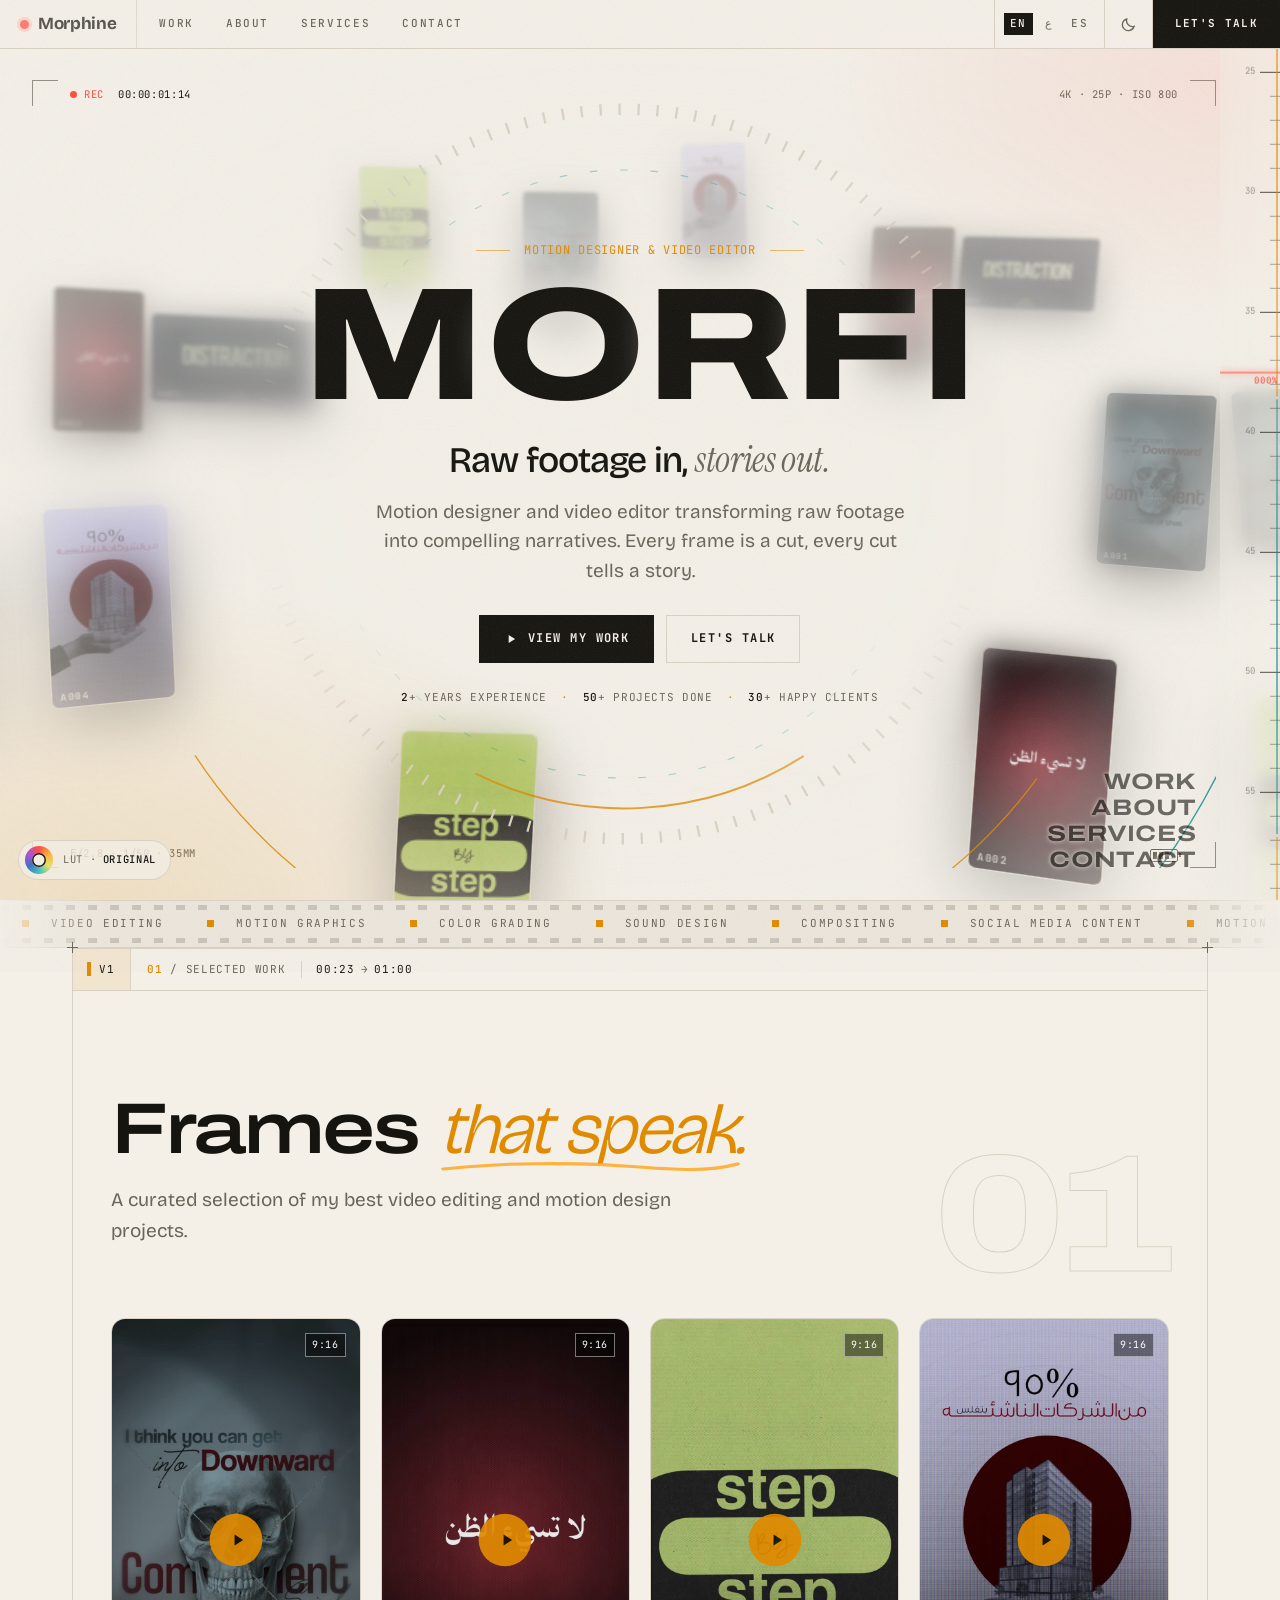
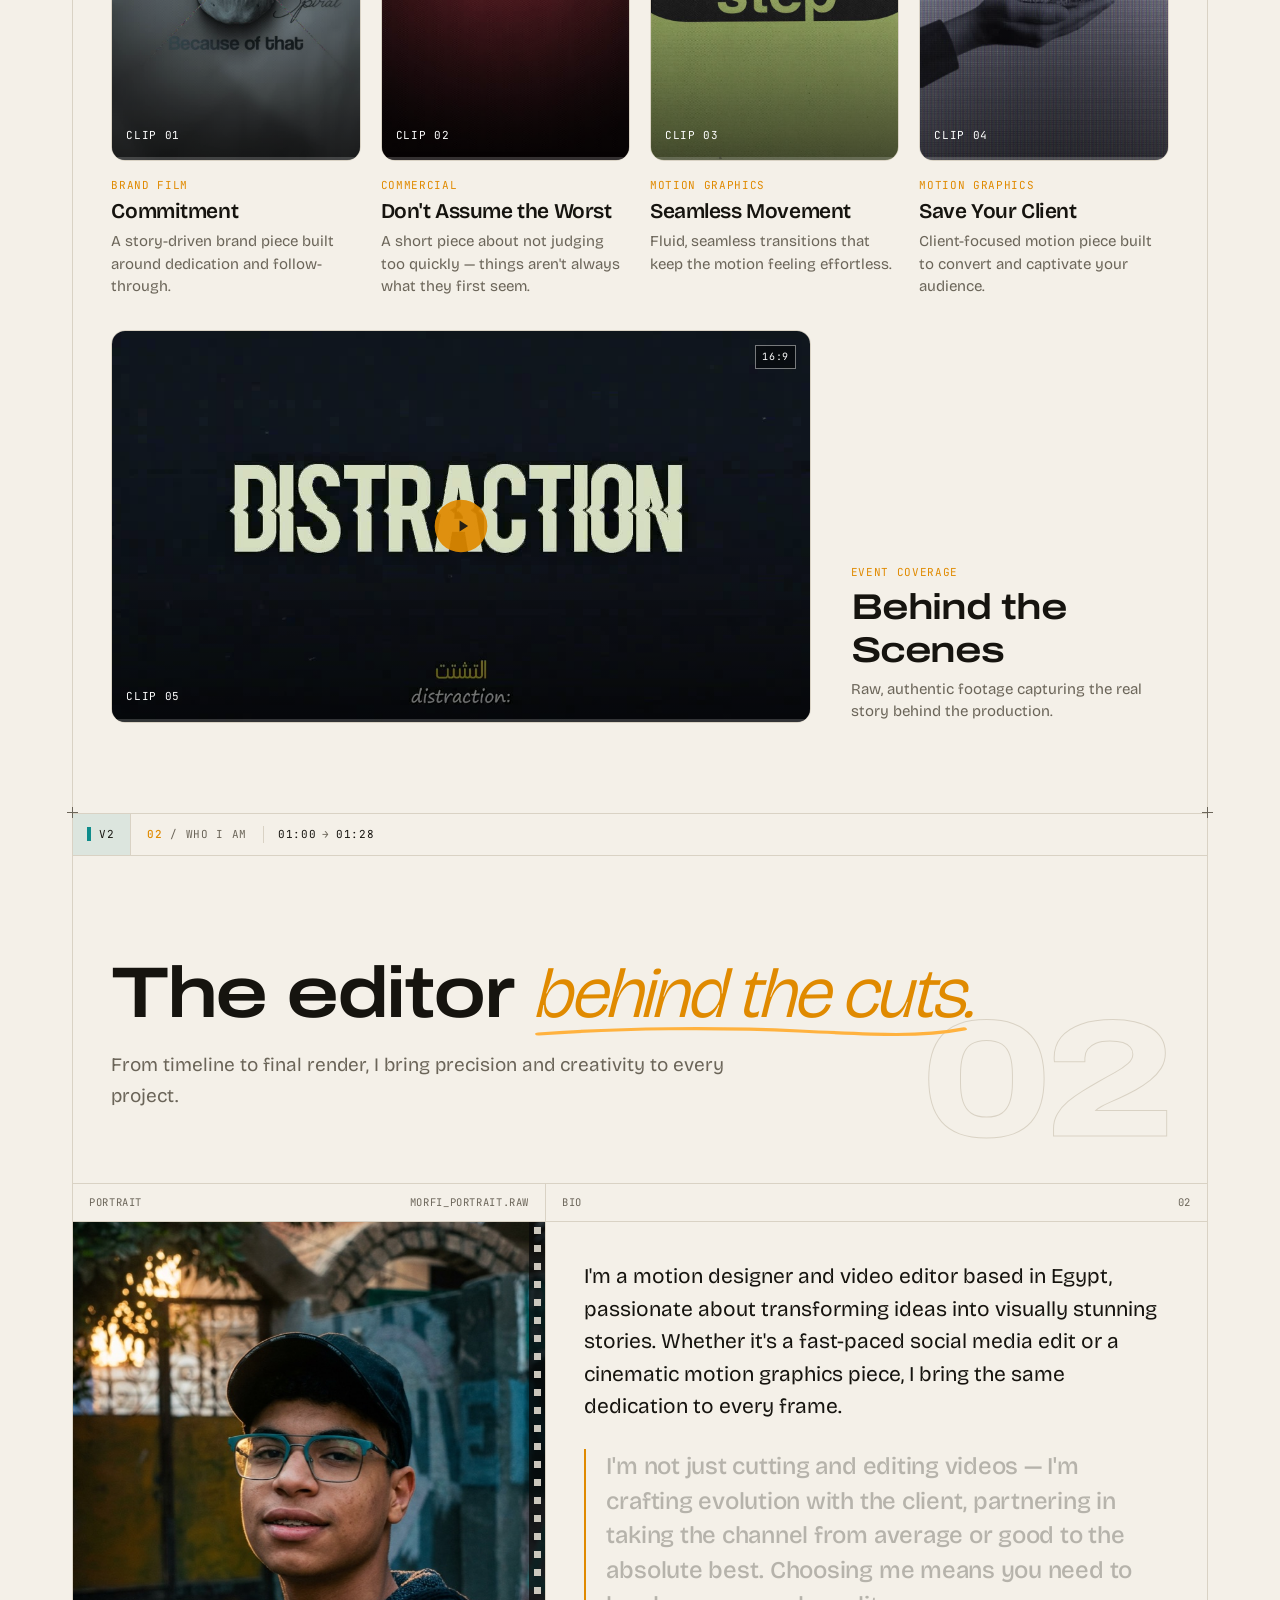
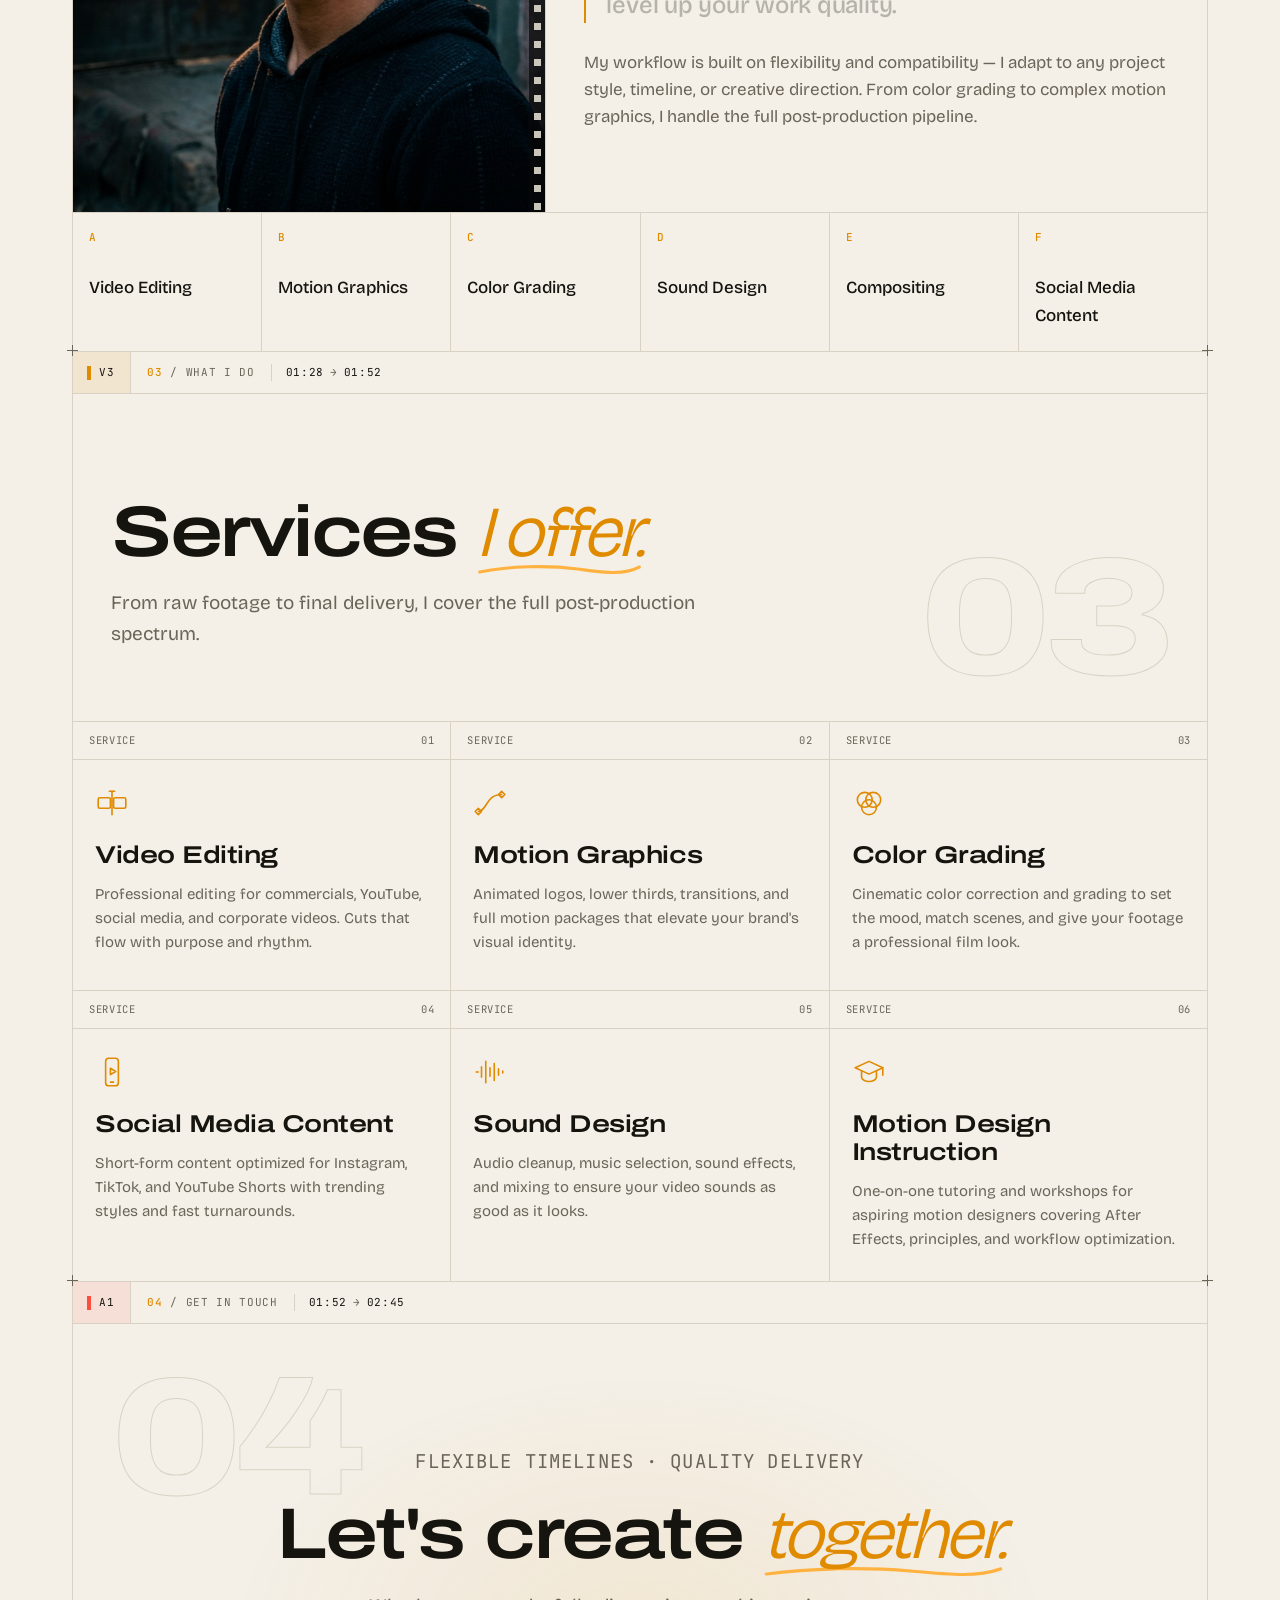
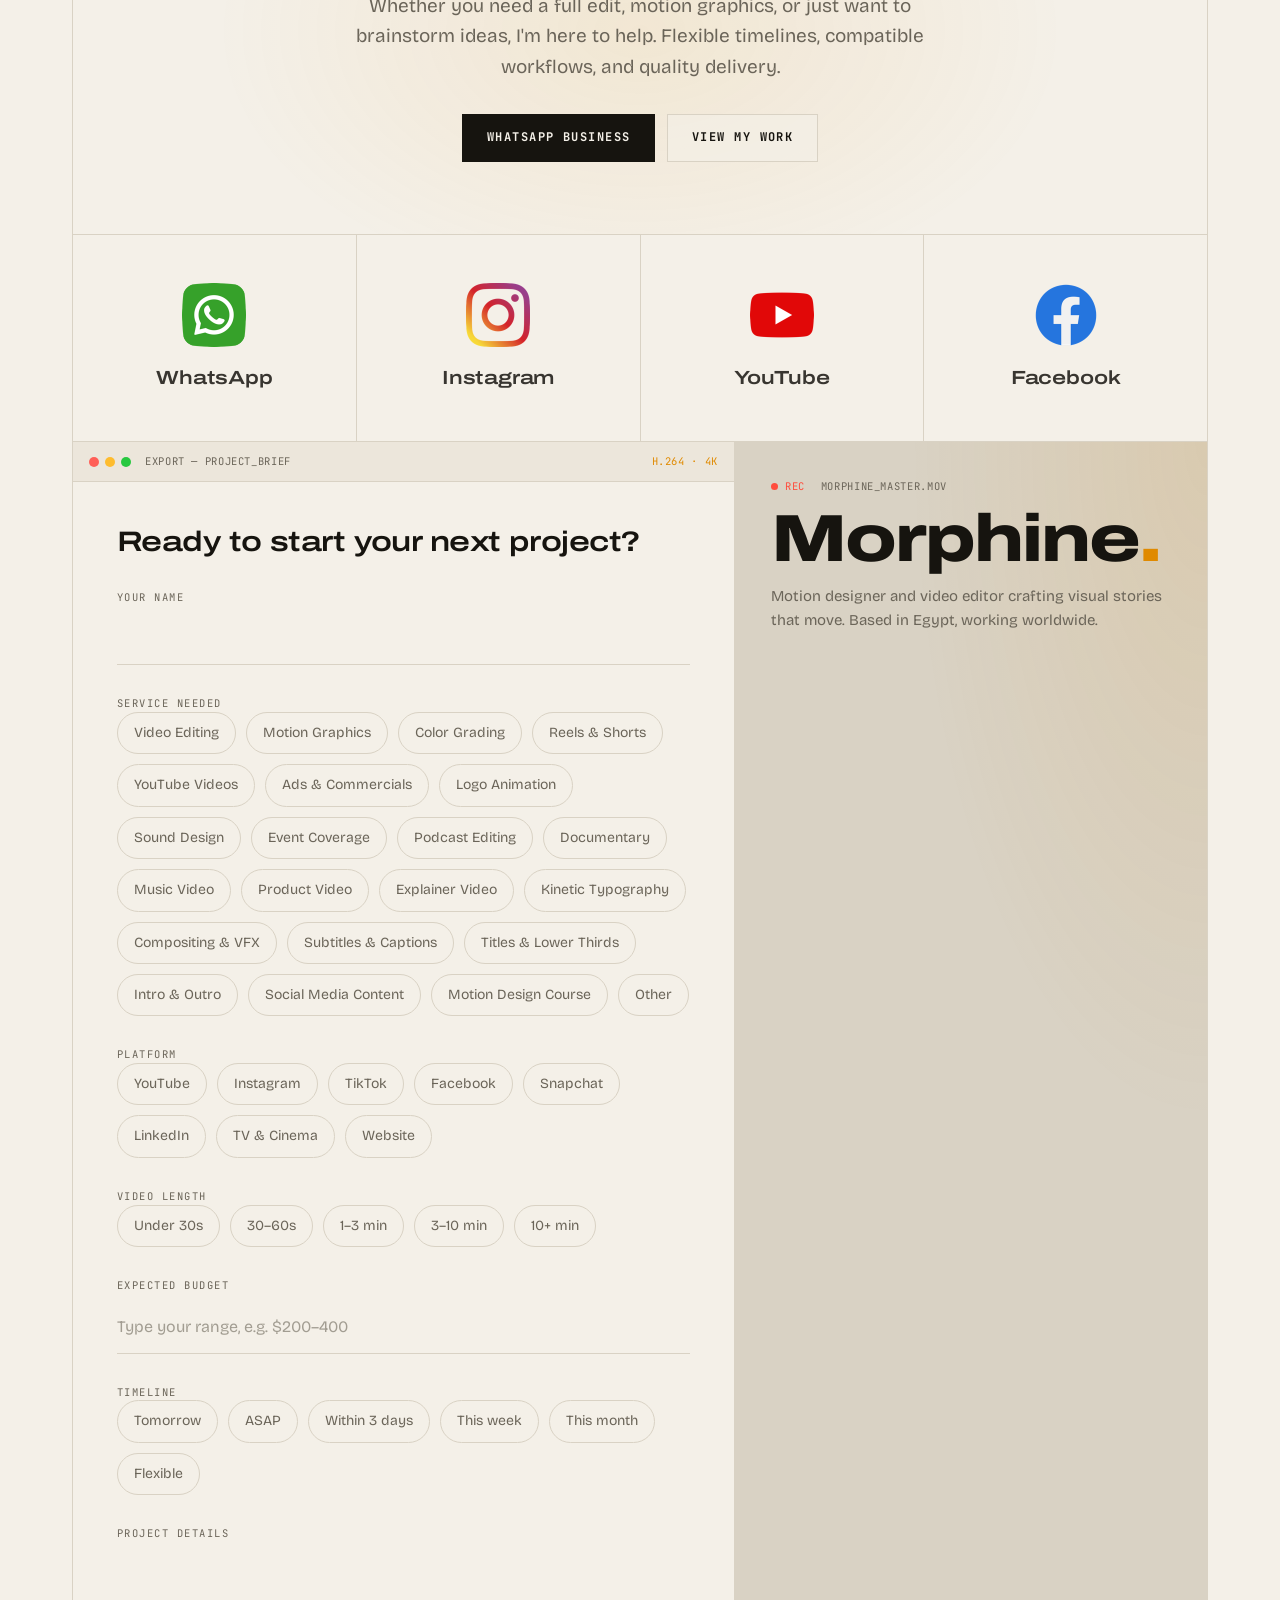
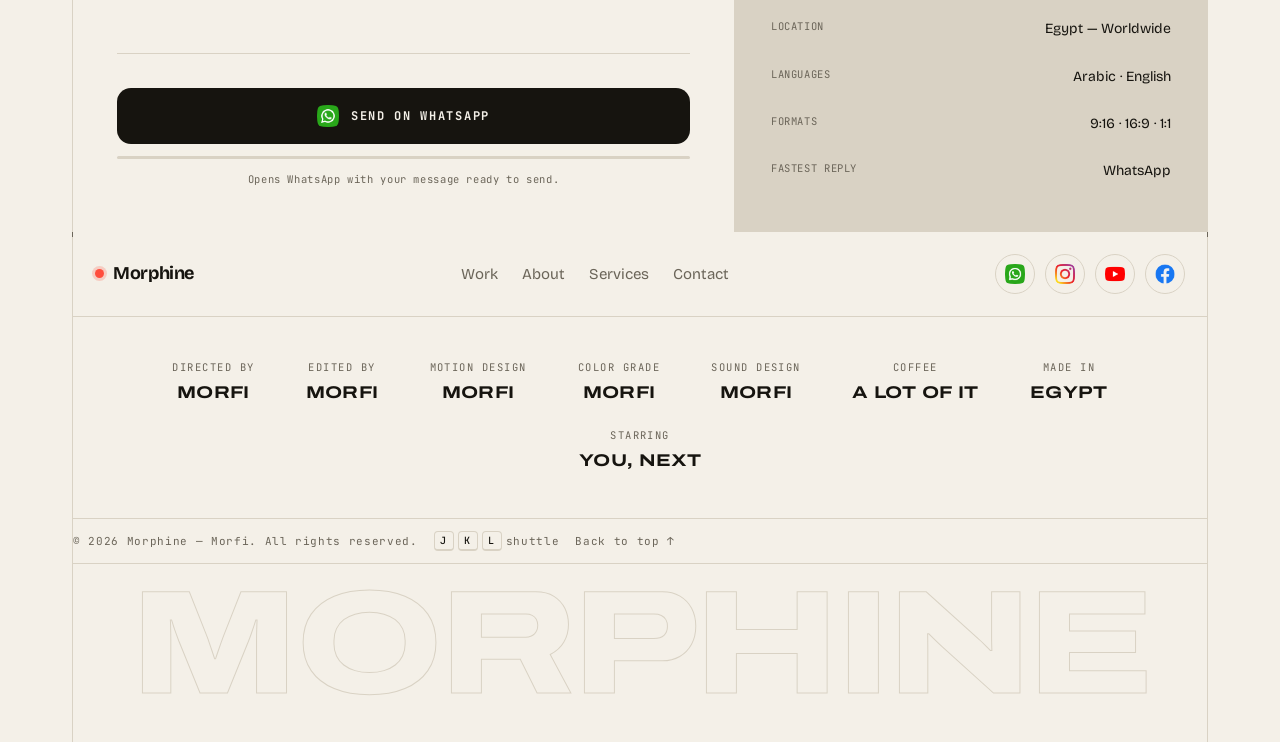
==== commit c29f2b11: "Draw the hero rings on one canvas to cut GPU memory The six rotating SVG rings were each promoted to" ====
--- a/index.html
+++ b/index.html
@@ -15,7 +15,7 @@
   <link rel="preconnect" href="https://fonts.googleapis.com">
   <link rel="preconnect" href="https://fonts.gstatic.com" crossorigin>
   <link href="https://fonts.googleapis.com/css2?family=Archivo:wdth,wght@125,600..800&family=Instrument+Serif:ital@1&family=Bricolage+Grotesque:opsz,wght@12..96,300..800&family=JetBrains+Mono:wght@400;500&family=IBM+Plex+Sans+Arabic:wght@400;500;700&display=swap" rel="stylesheet">
-  <link rel="stylesheet" href="styles.css?v=14">
+  <link rel="stylesheet" href="styles.css?v=16">
 
   <!-- Set theme before paint to avoid a flash -->
   <script>
@@ -110,14 +110,7 @@
 
       <!-- Camera viewfinder overlay -->
       <div class="vf" aria-hidden="true">
-        <div class="rings">
-          <svg class="ring" style="--dur:90s" viewBox="0 0 200 200"><circle class="ring-ticks" cx="100" cy="100" r="96"/></svg>
-          <svg class="ring" style="--dur:24s" viewBox="0 0 200 200"><circle class="ring-arc" cx="100" cy="100" r="88"/></svg>
-          <svg class="ring rev" style="--dur:60s" viewBox="0 0 200 200"><circle class="ring-thin" cx="100" cy="100" r="80"/></svg>
-          <svg class="ring" style="--dur:38s" viewBox="0 0 200 200"><circle class="orbit o1" cx="100" cy="100" r="135"/></svg>
-          <svg class="ring rev" style="--dur:52s" viewBox="0 0 200 200"><circle class="orbit o2" cx="100" cy="100" r="175"/></svg>
-          <svg class="ring" style="--dur:70s" viewBox="0 0 200 200"><circle class="orbit o3" cx="100" cy="100" r="220"/></svg>
-        </div>
+        <canvas class="rings-canvas" id="rings"></canvas>
         <span class="vf-corner tl"></span><span class="vf-corner tr"></span>
         <span class="vf-corner bl"></span><span class="vf-corner br"></span>
         <span class="vf-hud vf-tl mono"><span class="rec"><i></i>REC</span><span id="timecode" dir="ltr">00:00:00:00</span></span>
@@ -558,7 +551,7 @@
     <div class="player-frame" id="playerFrame"></div>
   </dialog>
 
-  <script src="i18n.js?v=14"></script>
-  <script src="main.js?v=14"></script>
+  <script src="i18n.js?v=16"></script>
+  <script src="main.js?v=16"></script>
 </body>
 </html>
--- a/styles.css
+++ b/styles.css
@@ -232,10 +232,8 @@
 .battery i { width: 4px; height: 7px; background: currentColor; }
 .battery i:last-child { opacity: .25; }
 
-.rings { position: absolute; left: 50%; top: 50%; width: min(86vmin, 760px); aspect-ratio: 1; translate: -50% -50%; }
-/* each ring spins as its own layer, so the GPU turns it instead of repainting the SVG */
-.ring { position: absolute; inset: 0; width: 100%; height: 100%; overflow: visible; fill: none; animation: spin var(--dur) linear infinite; will-change: transform; }
-.ring.rev { animation-direction: reverse; }
+/* the six focus/orbit rings are drawn on one canvas (one small GPU layer instead of six huge ones) */
+.rings-canvas { position: absolute; inset: 0; width: 100%; height: 100%; pointer-events: none; }
 .ring-ticks { stroke: var(--line); stroke-width: 3; stroke-dasharray: .6 4.4; }
 .ring-arc {
   stroke: var(--accent); stroke-width: .5; stroke-dasharray: 90 463; stroke-linecap: round; opacity: .8;
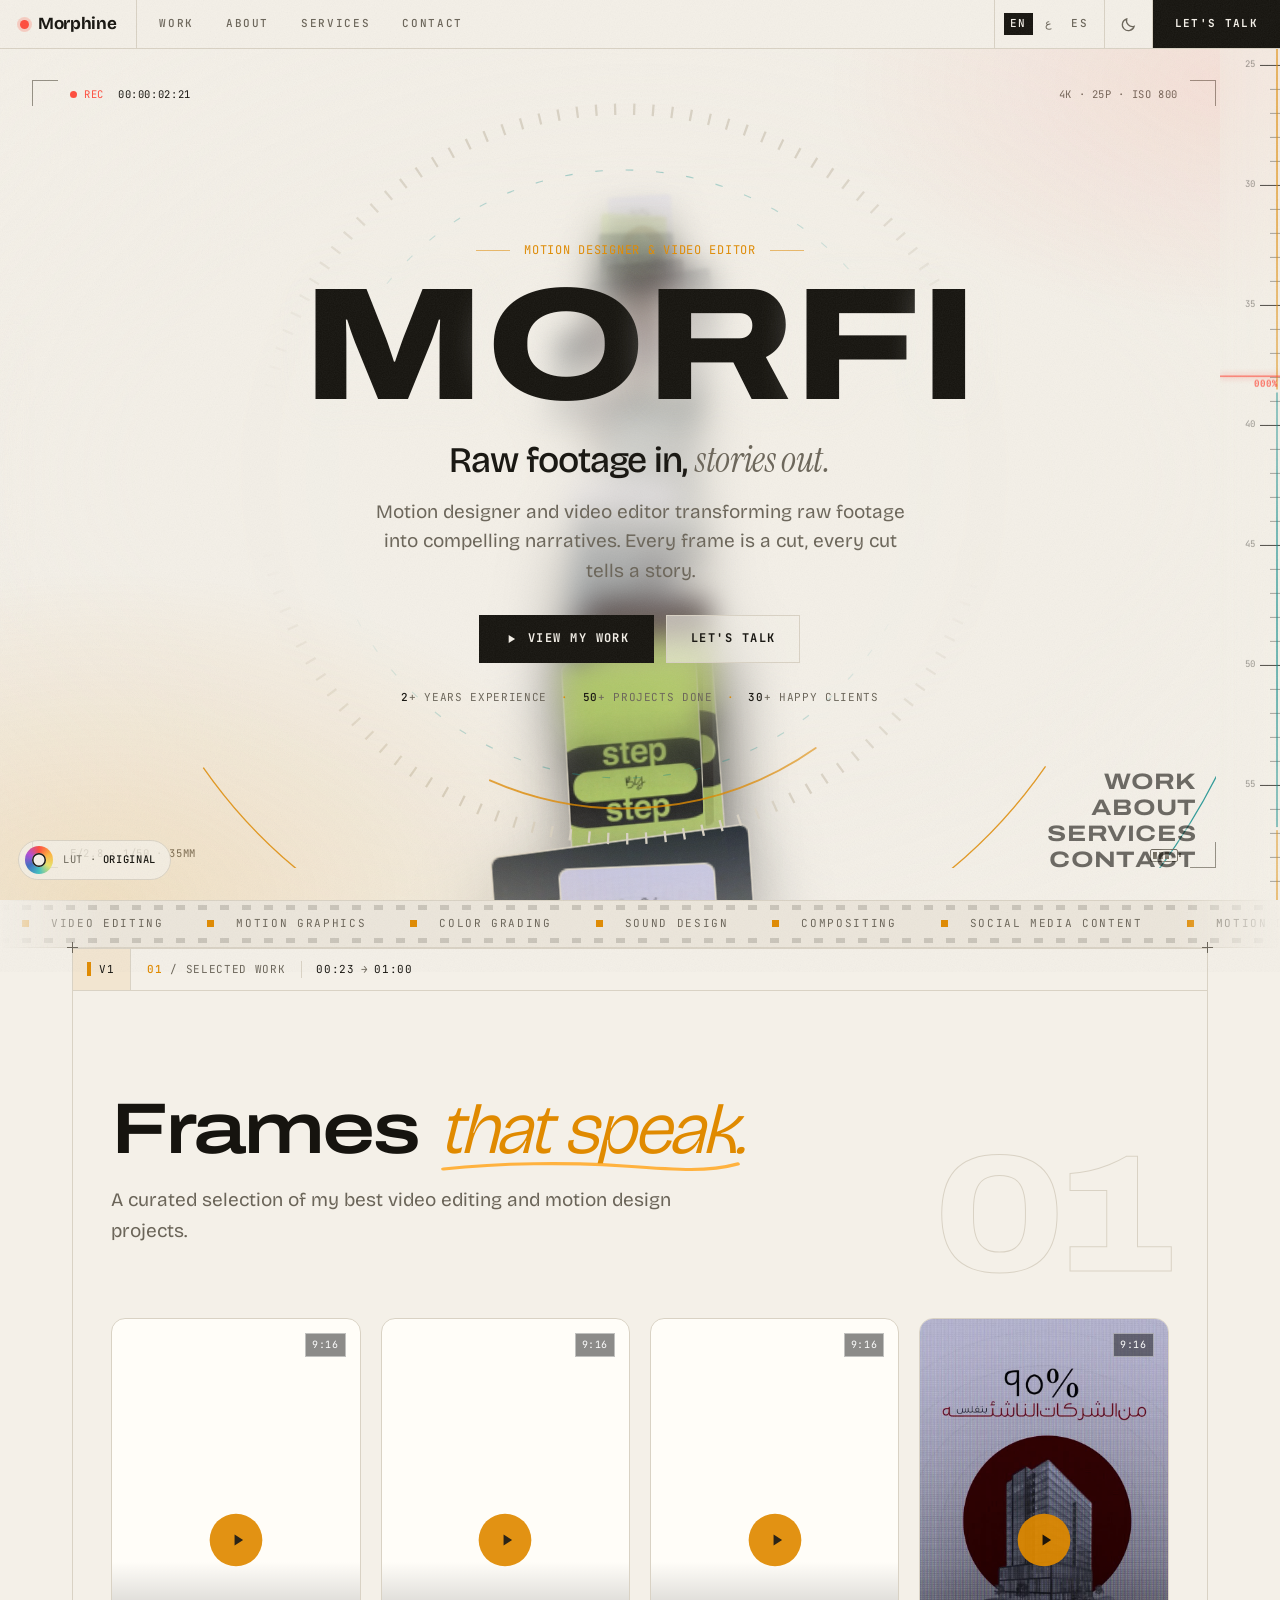
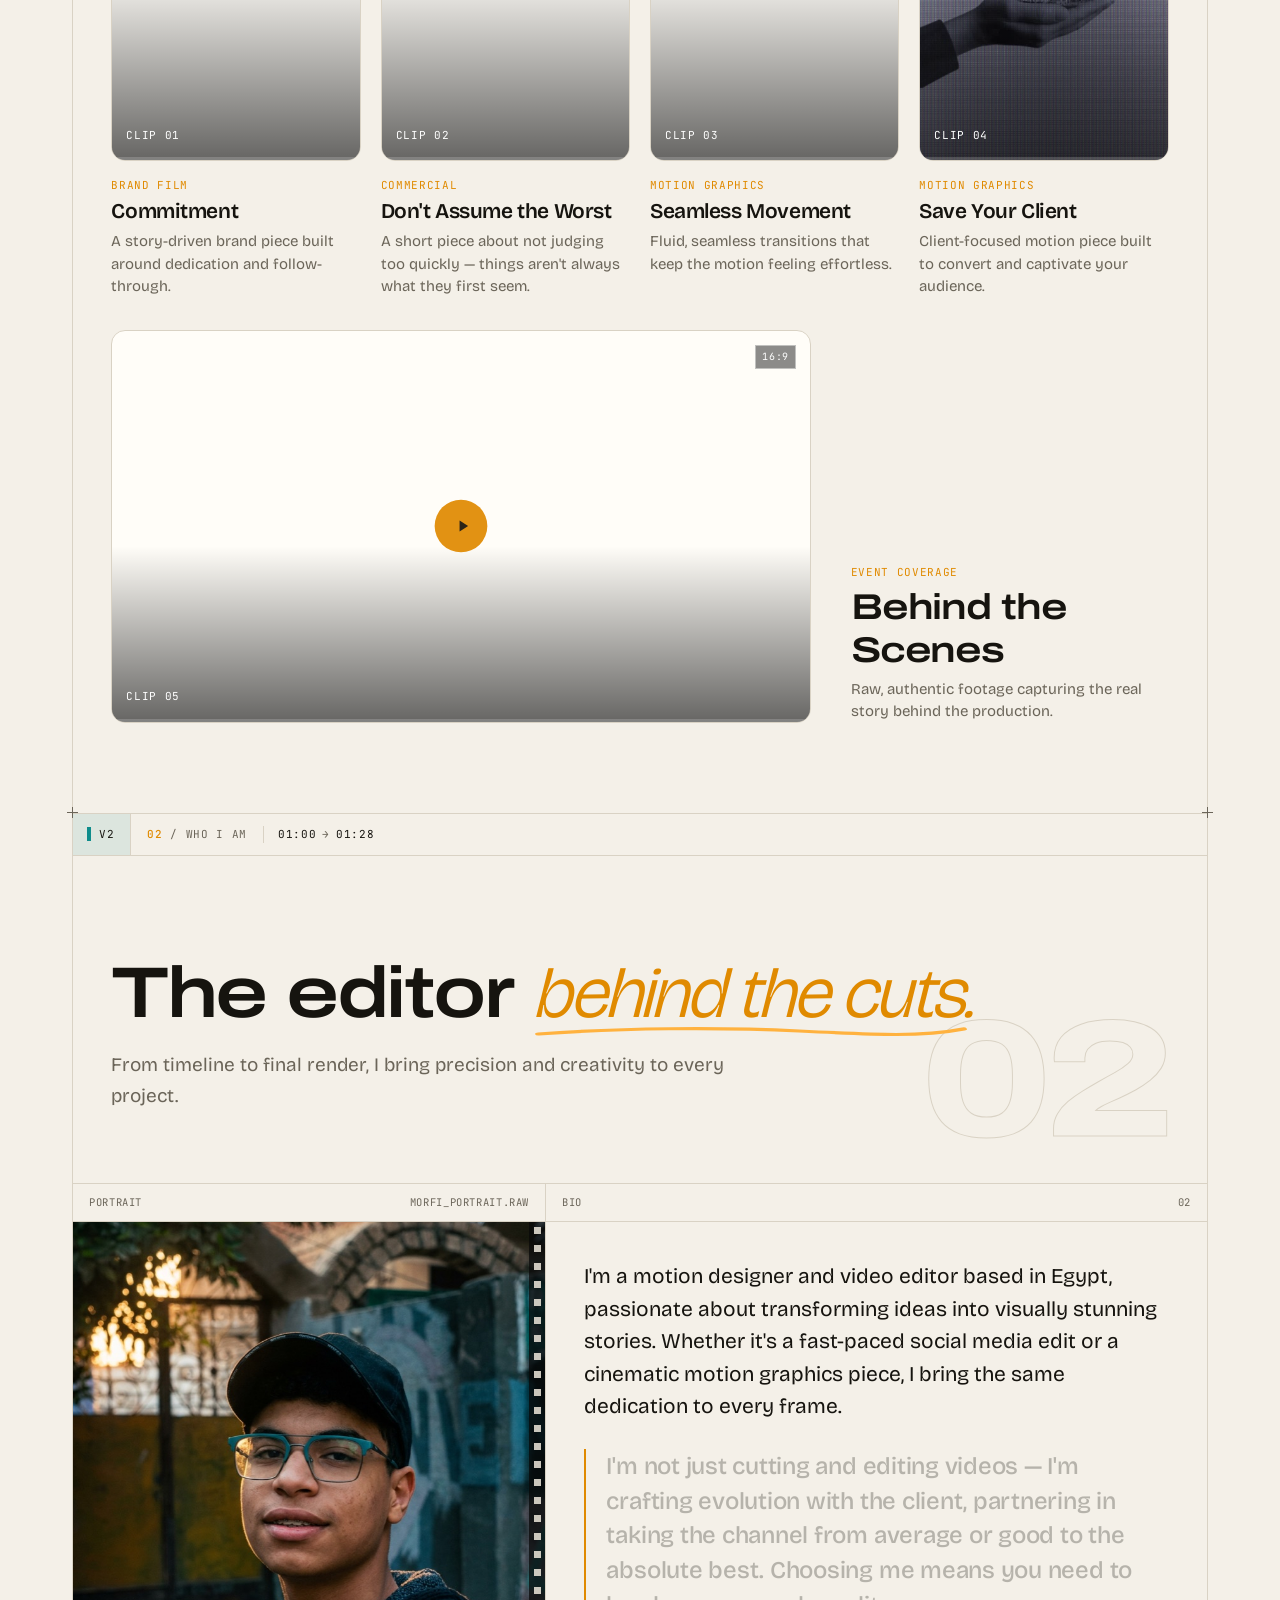
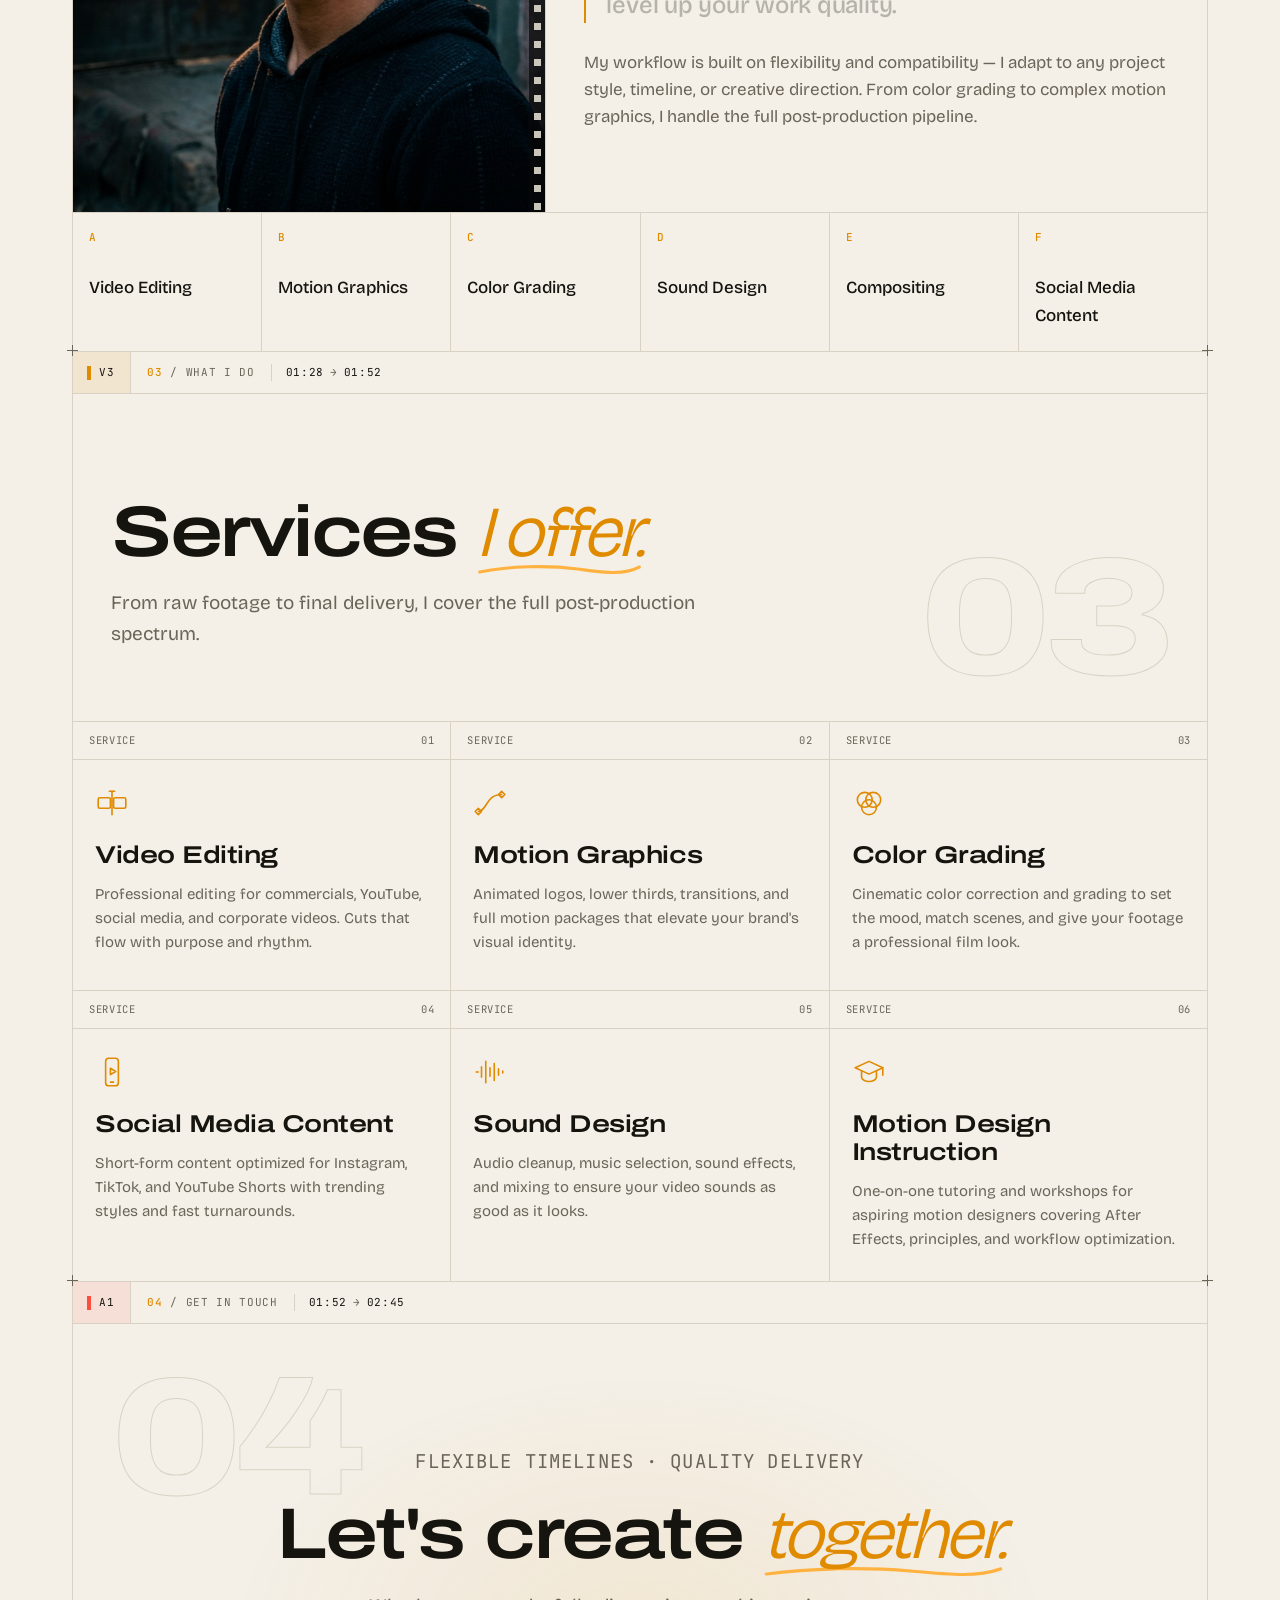
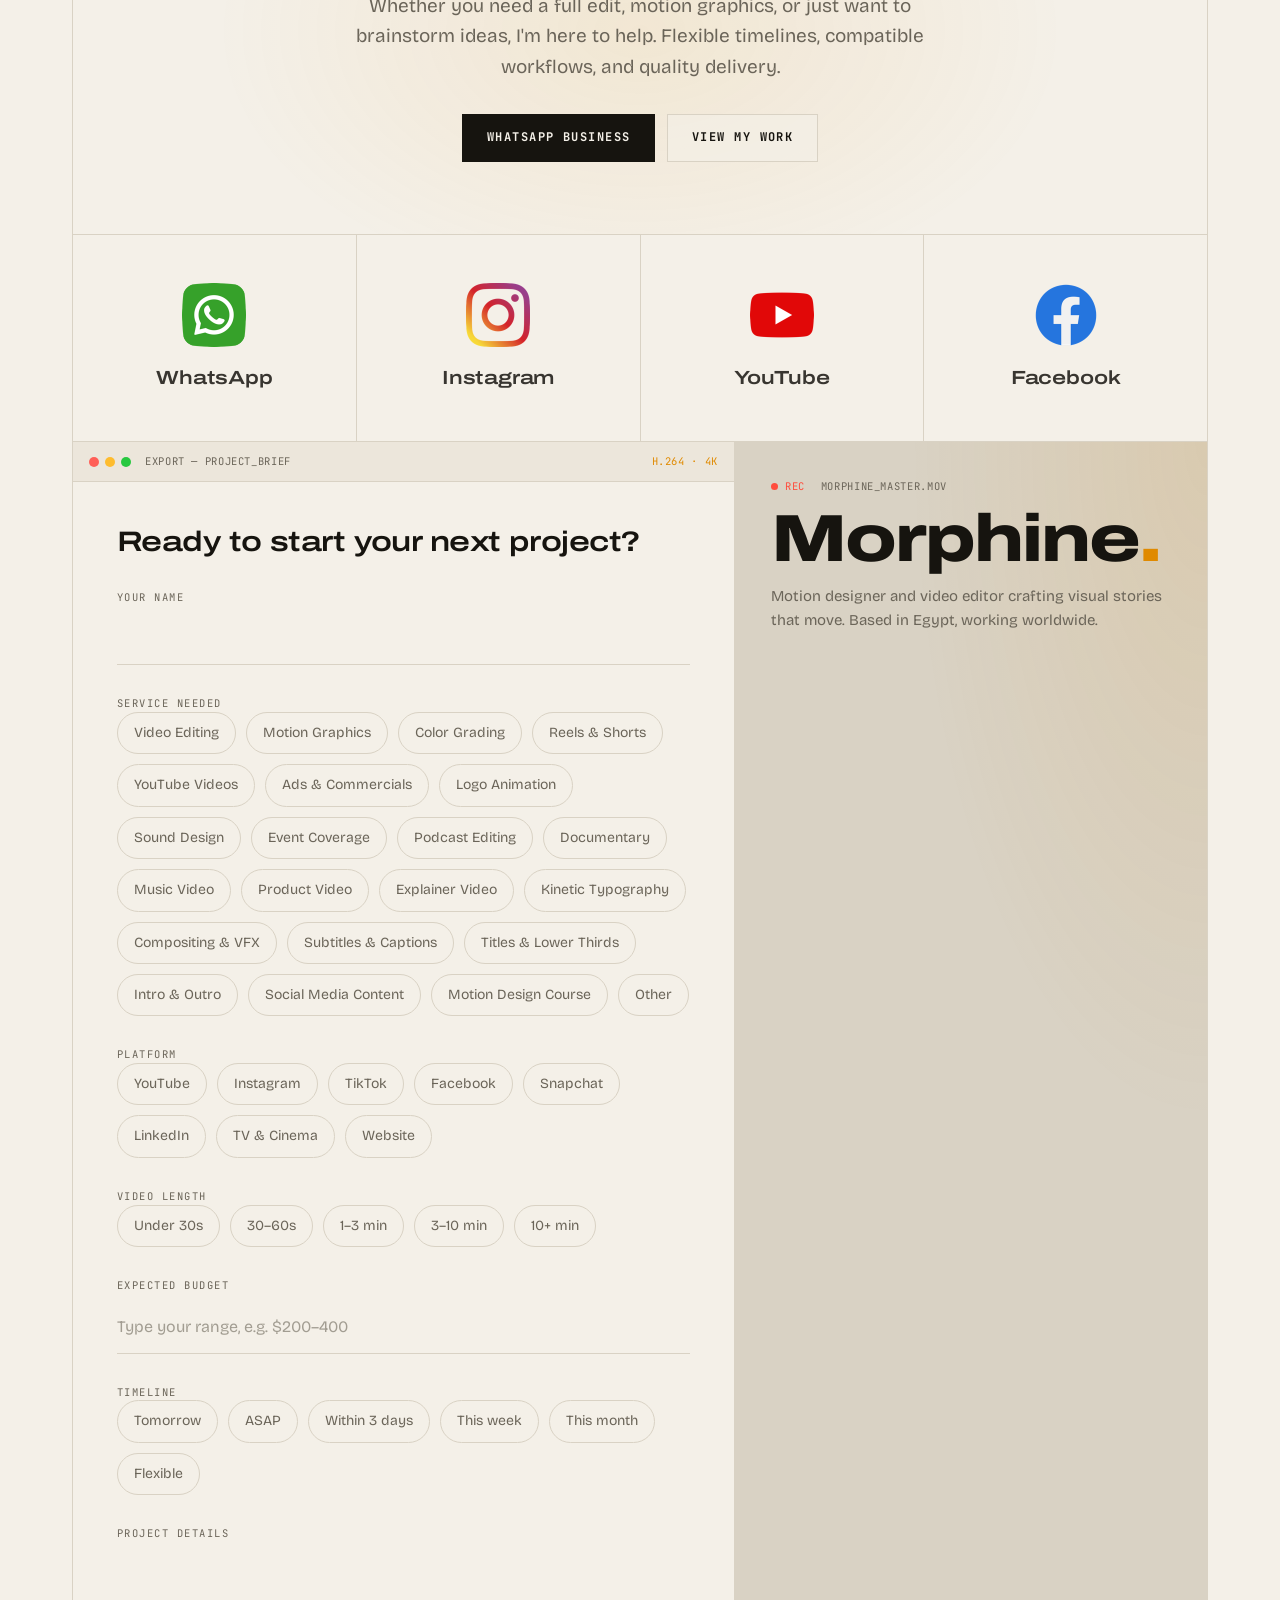
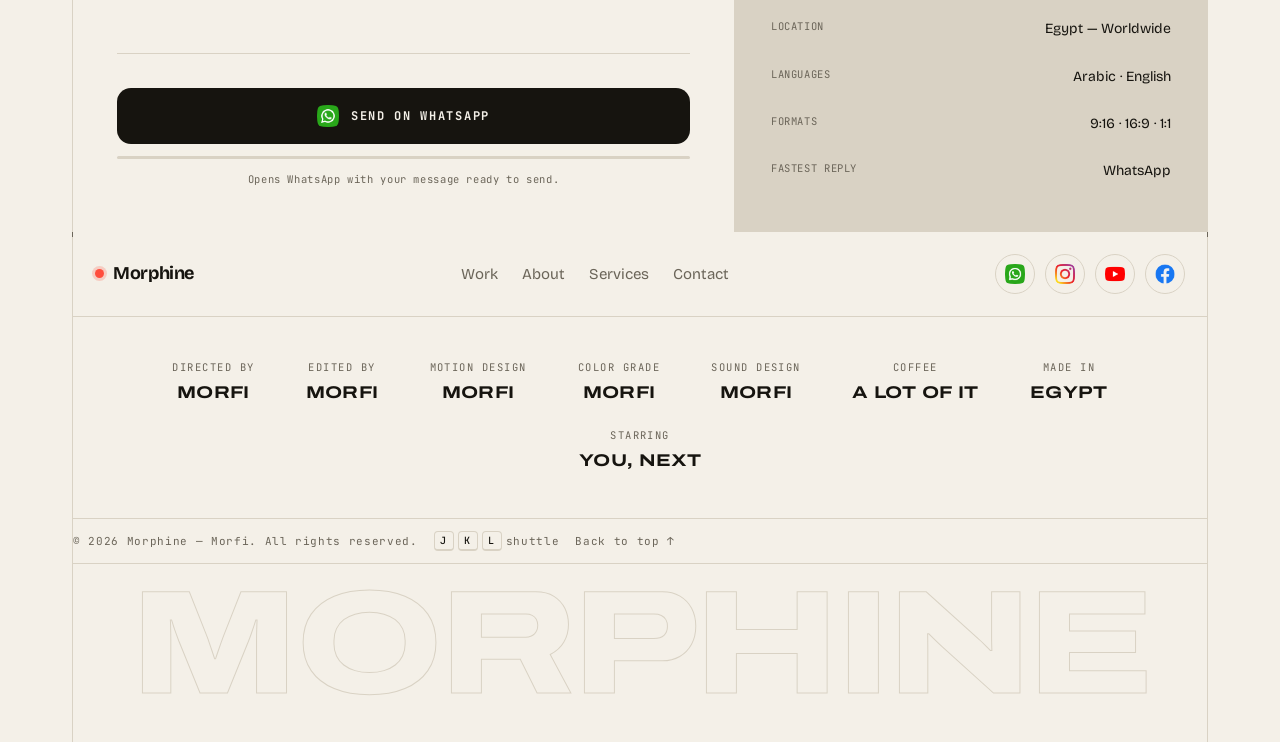
==== commit 820069ec: "Add hidden ?off= switches to find what slows phones Visitors see no change; adding ?off=halo, grain," ====
--- a/index.html
+++ b/index.html
@@ -15,11 +15,16 @@
   <link rel="preconnect" href="https://fonts.googleapis.com">
   <link rel="preconnect" href="https://fonts.gstatic.com" crossorigin>
   <link href="https://fonts.googleapis.com/css2?family=Archivo:wdth,wght@125,600..800&family=Instrument+Serif:ital@1&family=Bricolage+Grotesque:opsz,wght@12..96,300..800&family=JetBrains+Mono:wght@400;500&family=IBM+Plex+Sans+Arabic:wght@400;500;700&display=swap" rel="stylesheet">
-  <link rel="stylesheet" href="styles.css?v=16">
+  <link rel="stylesheet" href="styles.css?v=17">
 
   <!-- Set theme before paint to avoid a flash -->
   <script>
     document.documentElement.classList.add('js');
+    // Hidden test switches for tracking down slowness: ?off=halo,grain,orbit,rings,blur,reel,cards,intro or ?off=all
+    try {
+      const off = new URLSearchParams(location.search).get('off');
+      if (off) off.split(',').forEach((k) => document.documentElement.classList.add(`off-${k.trim()}`));
+    } catch (e) {}
     // Lite mode for phones and modest laptops: drop the heaviest effects
     try {
       const n = navigator, coarse = matchMedia('(pointer: coarse)').matches;
@@ -551,7 +556,7 @@
     <div class="player-frame" id="playerFrame"></div>
   </dialog>
 
-  <script src="i18n.js?v=16"></script>
-  <script src="main.js?v=16"></script>
+  <script src="i18n.js?v=17"></script>
+  <script src="main.js?v=17"></script>
 </body>
 </html>
--- a/styles.css
+++ b/styles.css
@@ -1091,3 +1091,14 @@
 
 /* depth blur for cards on the far side of the orbit, switched as they pass (not every frame) */
 .shot.far { filter: blur(2px); }
+
+/* ============ Hidden test switches (?off=...) ============ */
+.off-all .hero-center::before, .off-halo .hero-center::before { backdrop-filter: none !important; -webkit-backdrop-filter: none !important; }
+.off-all .grain, .off-grain .grain { display: none !important; }
+.off-all .field, .off-orbit .field { display: none !important; }
+.off-all .rings-canvas, .off-rings .rings-canvas { display: none !important; }
+.off-all .shot.far, .off-blur .shot.far { filter: none !important; }
+.off-all .header, .off-blur .header, .off-all .grade-btn, .off-blur .grade-btn, .off-all .ruler::before, .off-blur .ruler::before { backdrop-filter: none !important; -webkit-backdrop-filter: none !important; }
+.off-all .reel, .off-reel .reel { -webkit-mask: none !important; mask: none !important; }
+.off-all .reel-track, .off-reel .reel-track, .off-all .reel::before, .off-reel .reel::before, .off-all .reel::after, .off-reel .reel::after { animation: none !important; }
+.off-all .clip-card .clip-media, .off-cards .clip-card .clip-media { transform: none !important; transition: none !important; }
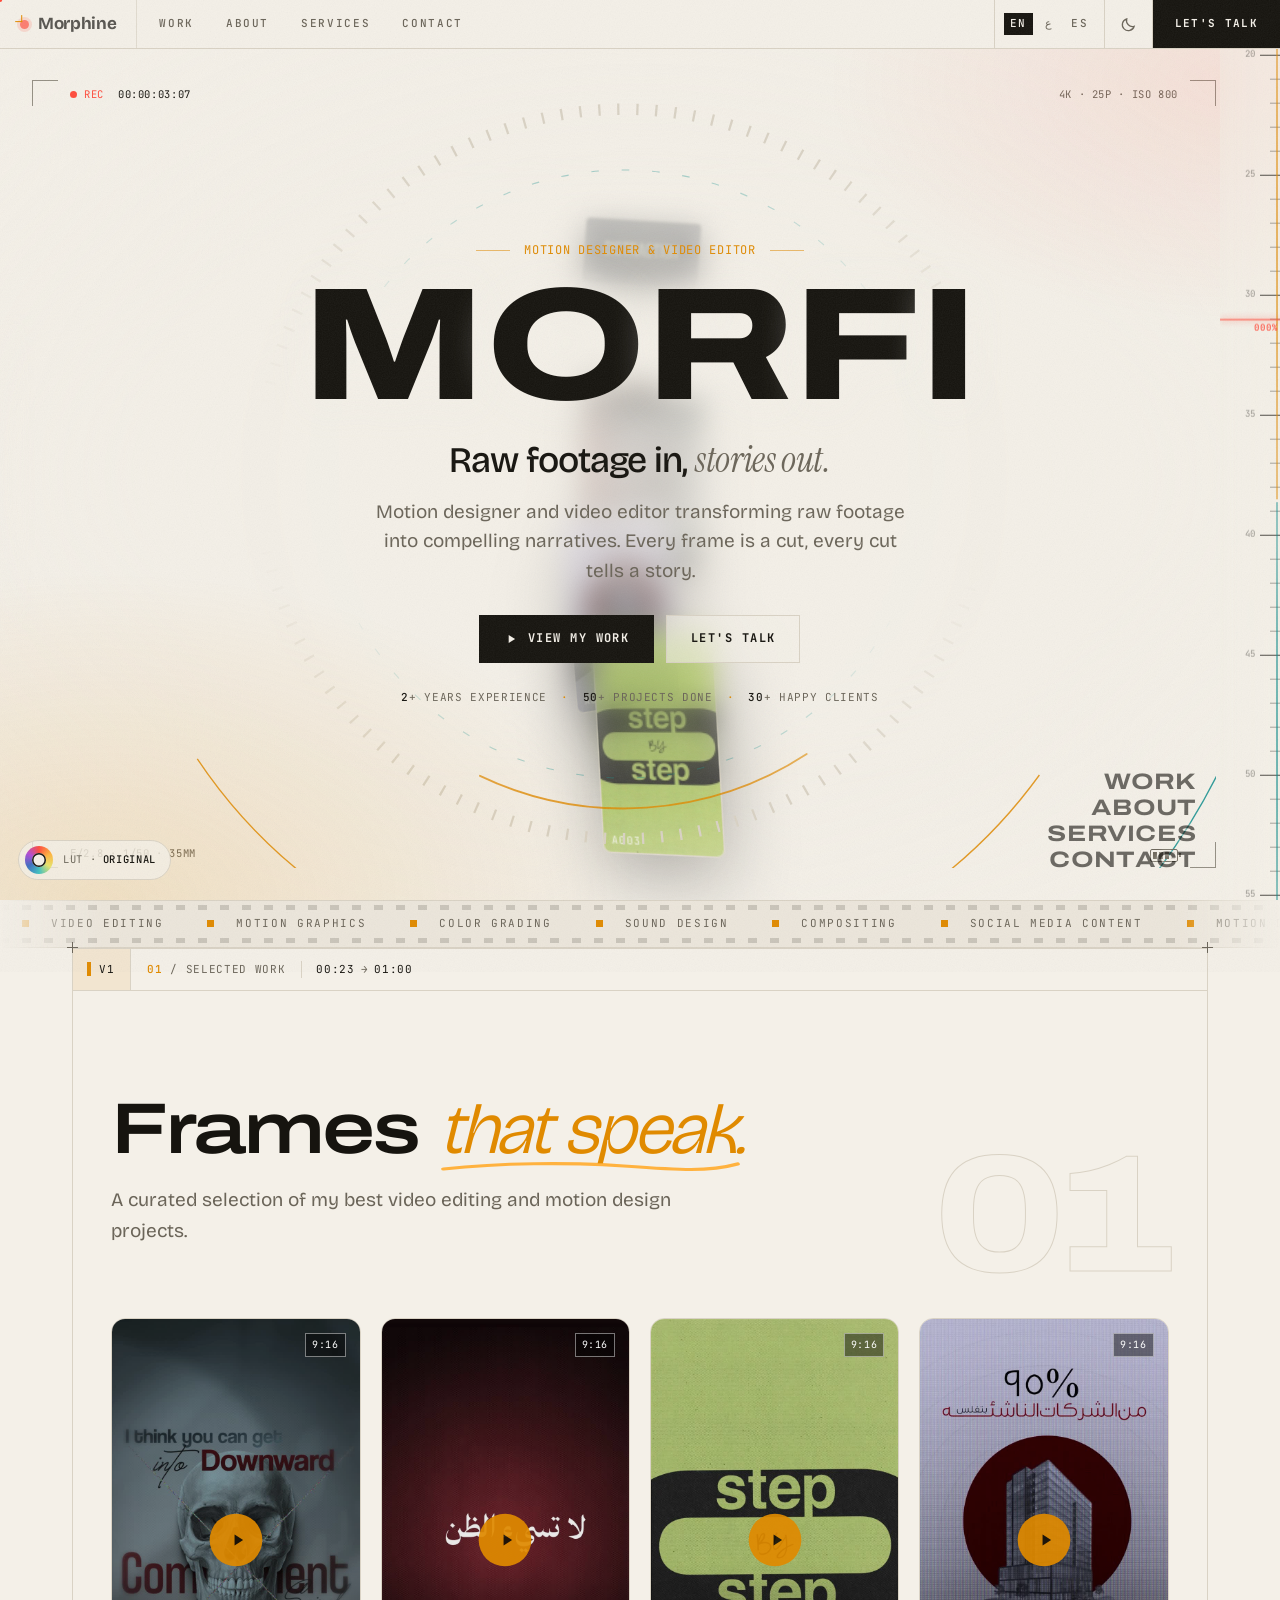
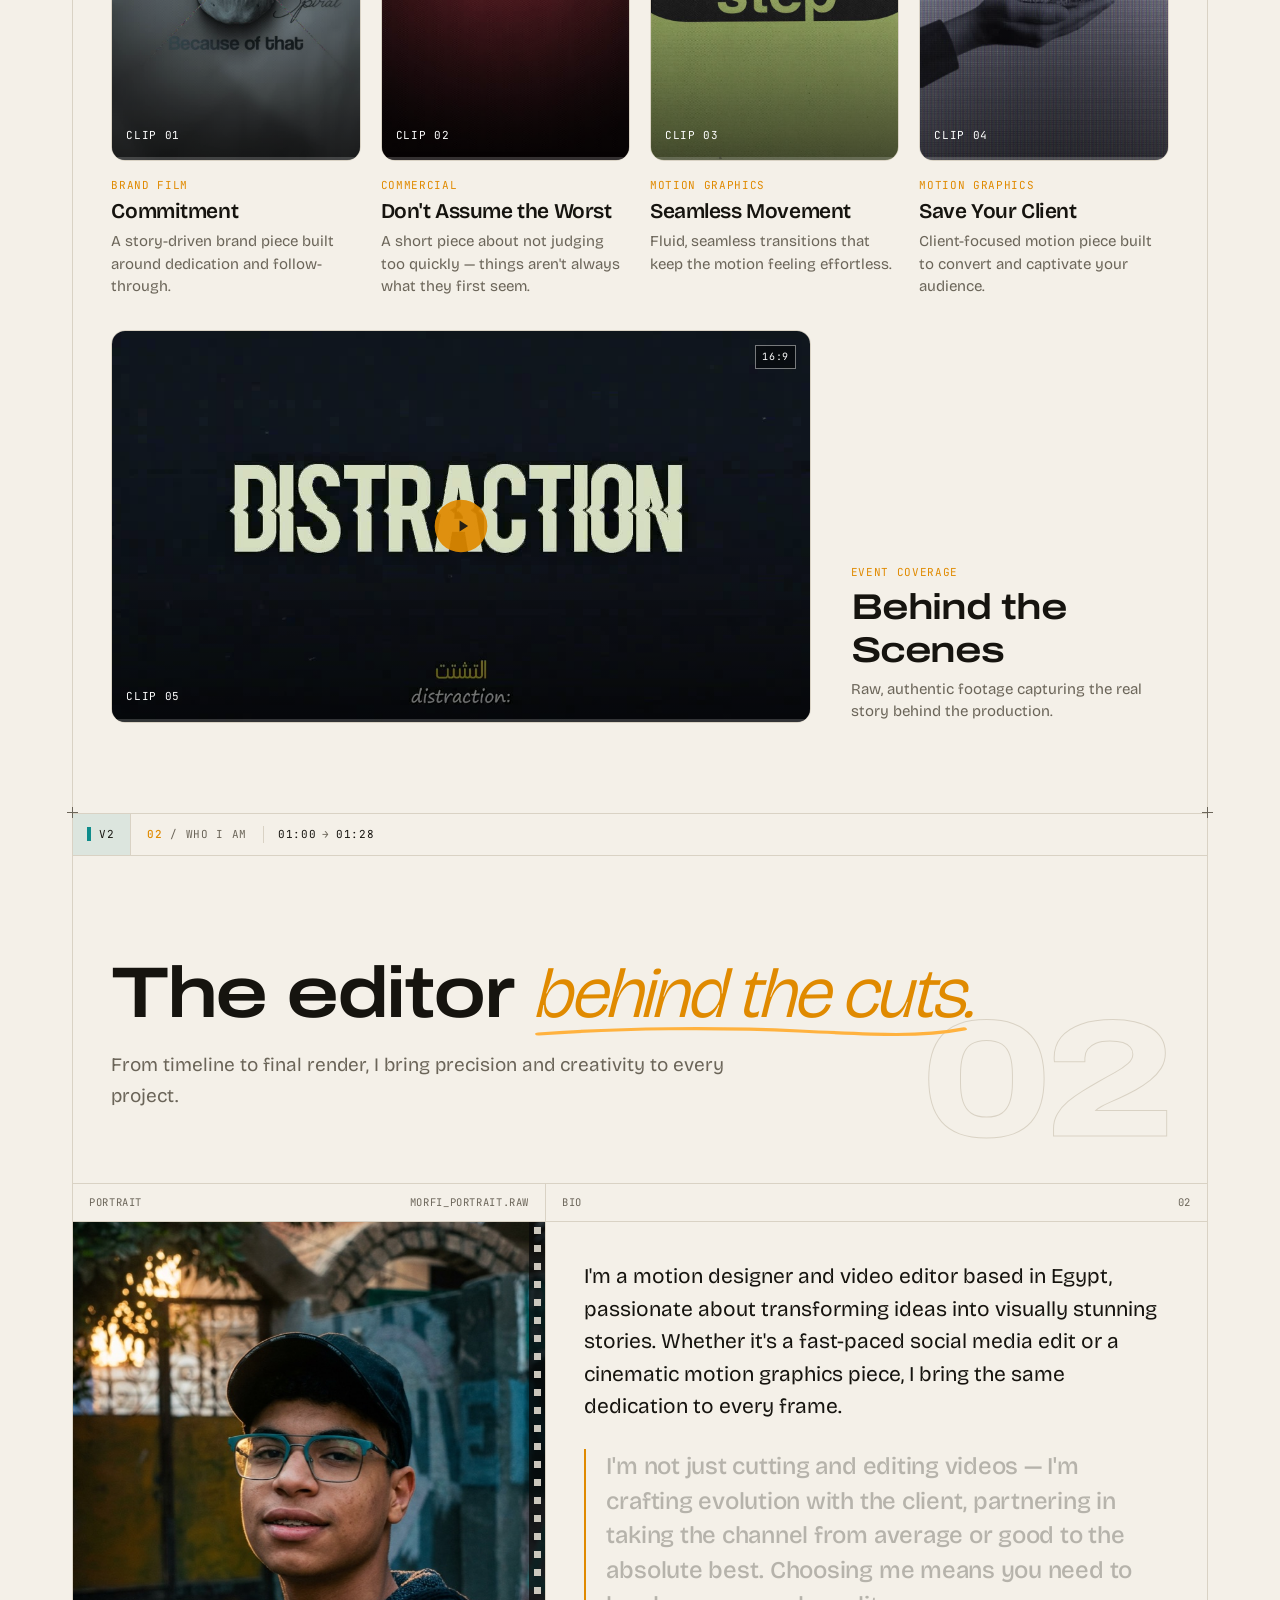
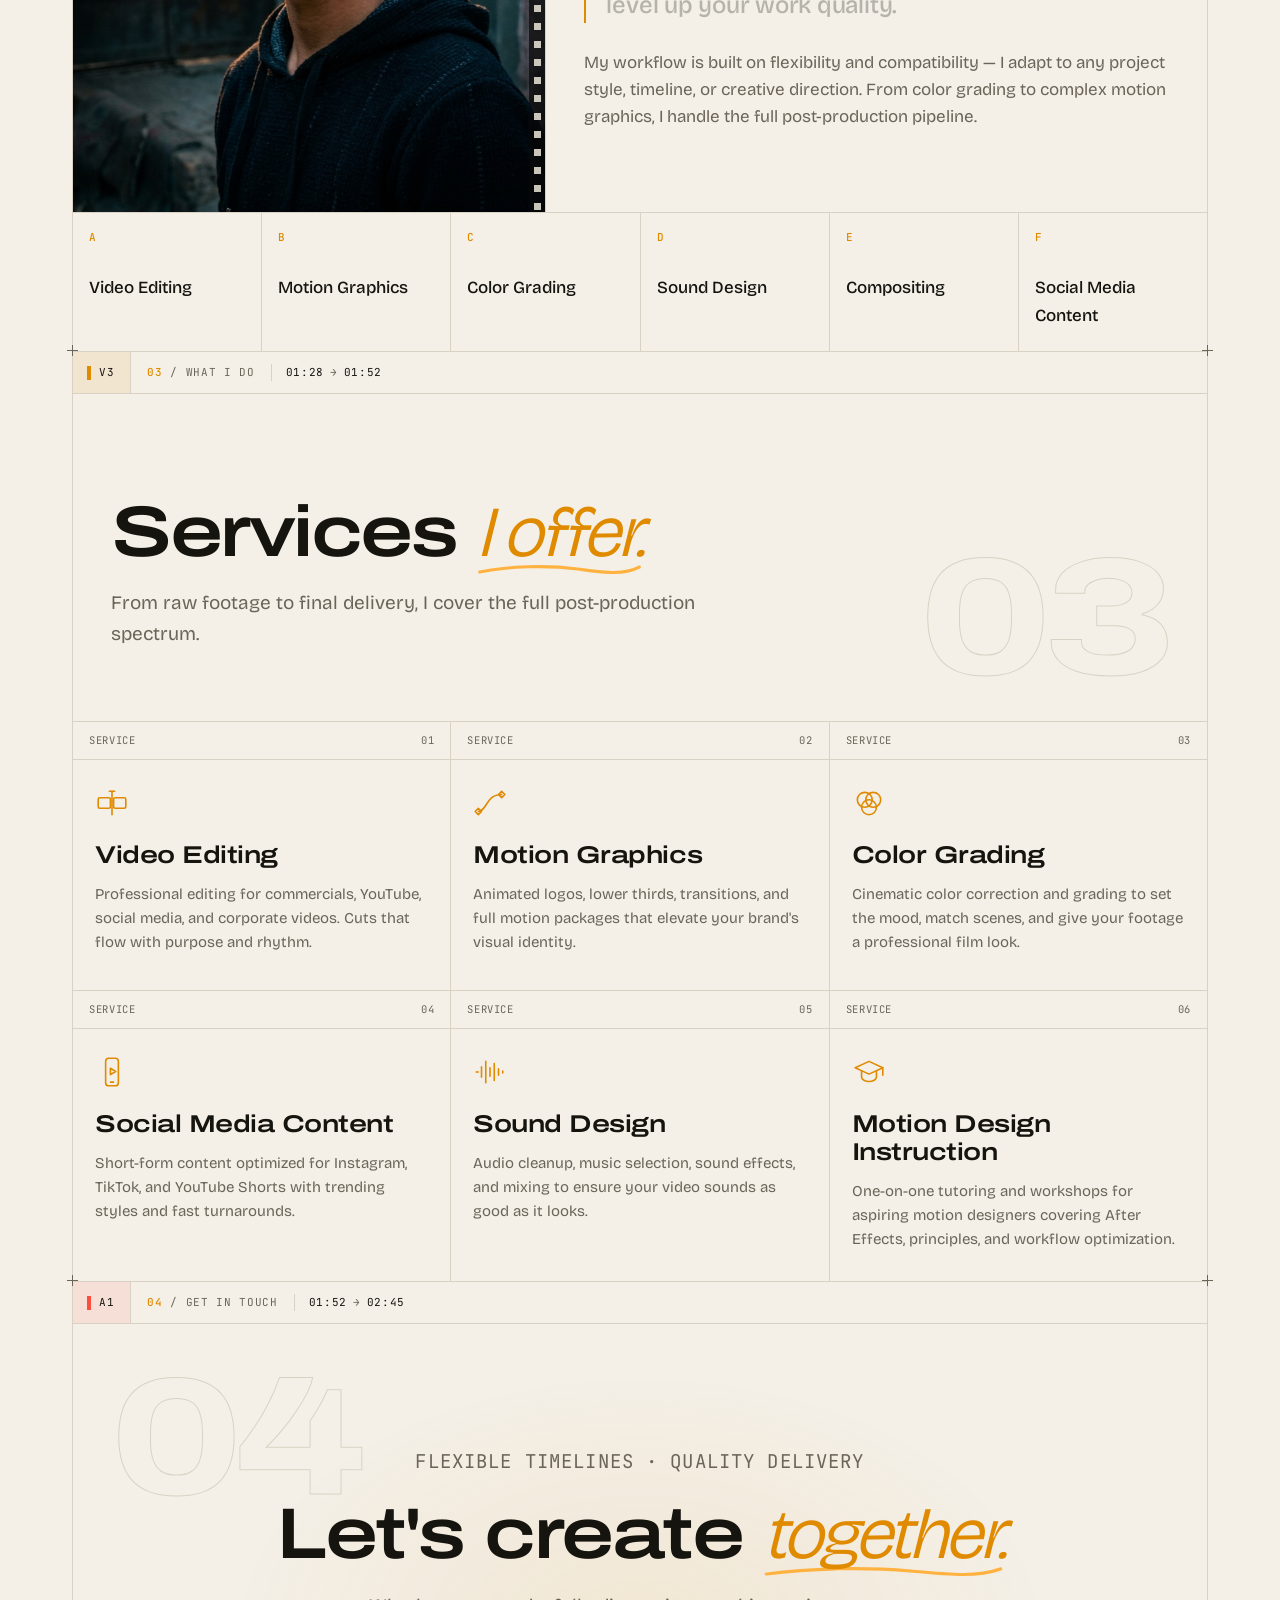
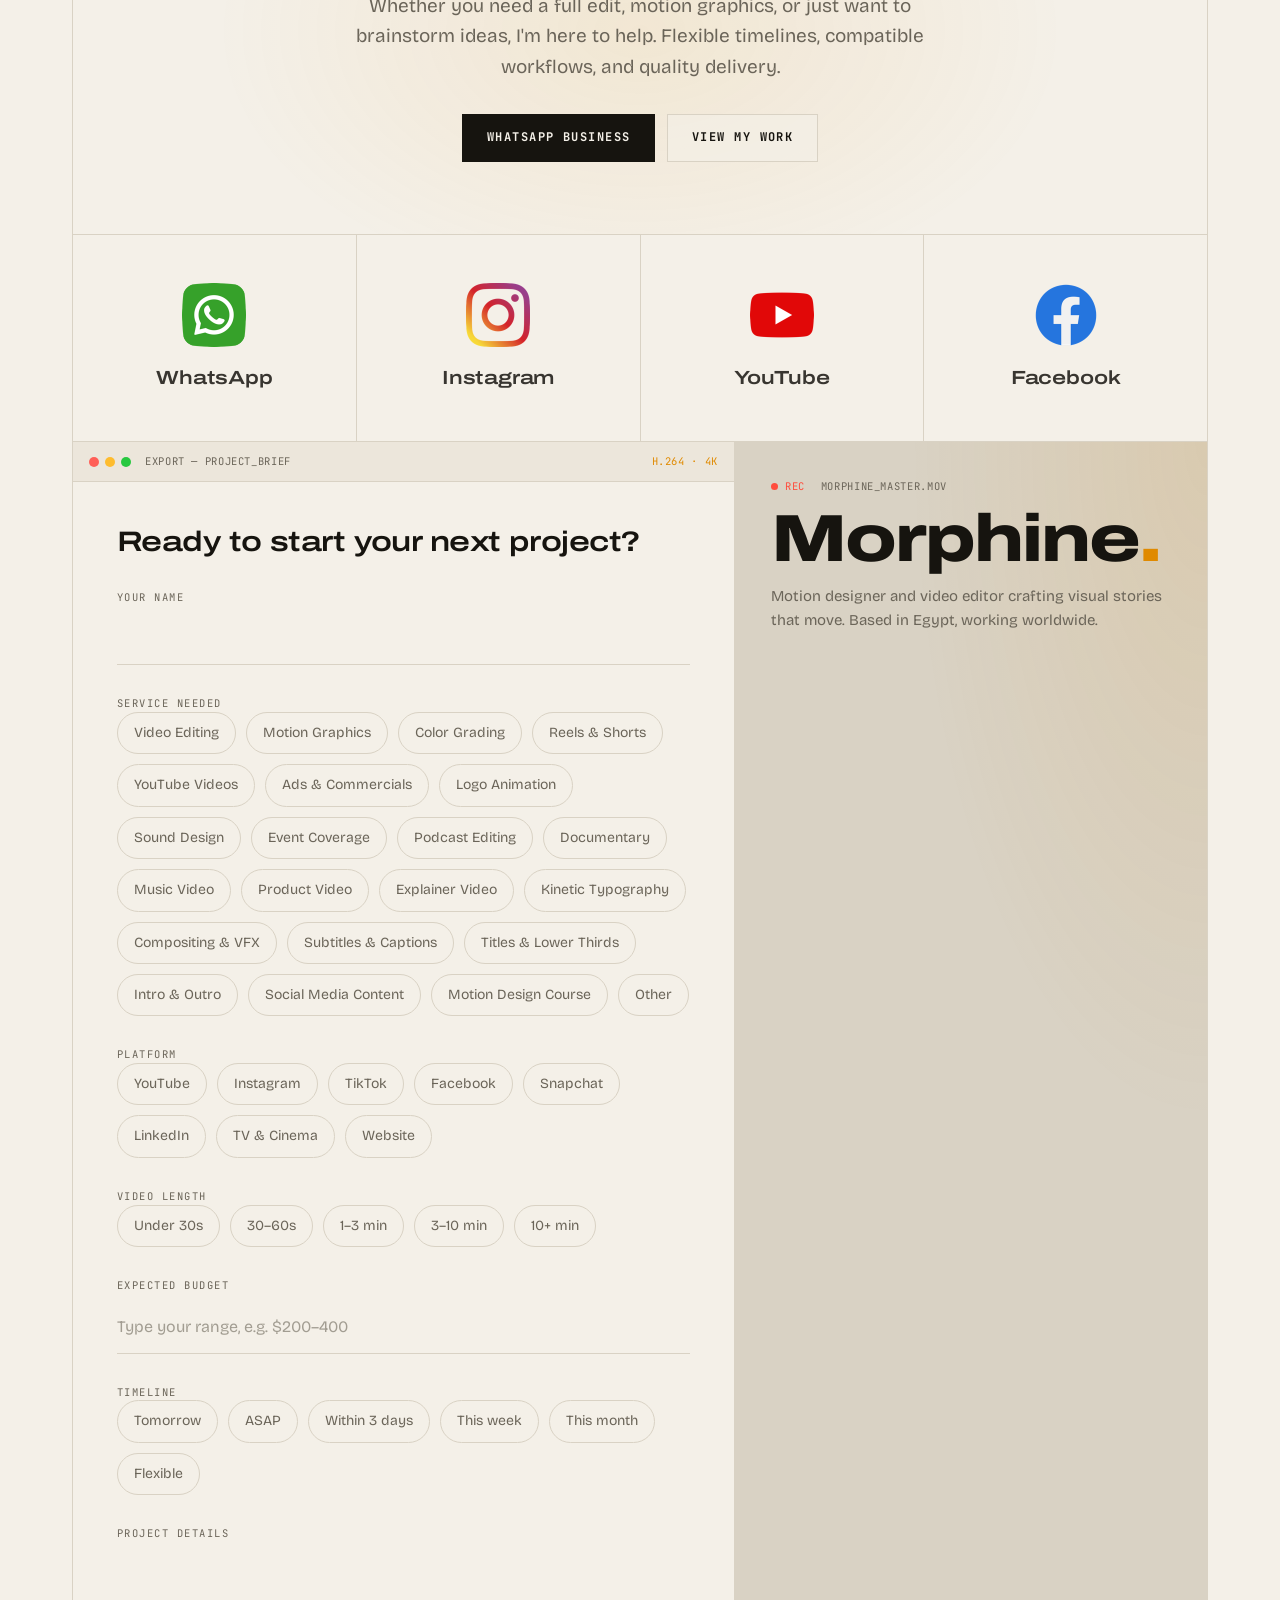
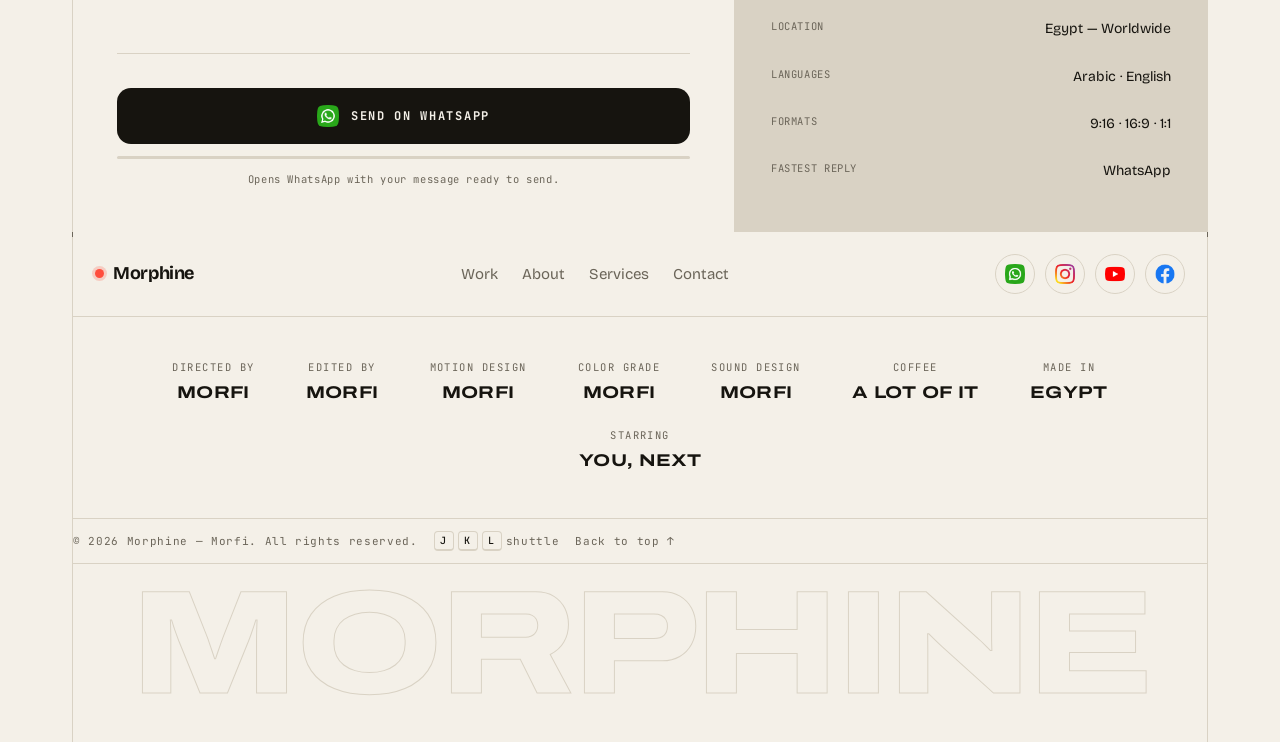
==== commit da3f5651: "Show each hero clip once instead of repeating them Five orbiting cards (one per clip) instead of six" ====
--- a/index.html
+++ b/index.html
@@ -15,7 +15,7 @@
   <link rel="preconnect" href="https://fonts.googleapis.com">
   <link rel="preconnect" href="https://fonts.gstatic.com" crossorigin>
   <link href="https://fonts.googleapis.com/css2?family=Archivo:wdth,wght@125,600..800&family=Instrument+Serif:ital@1&family=Bricolage+Grotesque:opsz,wght@12..96,300..800&family=JetBrains+Mono:wght@400;500&family=IBM+Plex+Sans+Arabic:wght@400;500;700&display=swap" rel="stylesheet">
-  <link rel="stylesheet" href="styles.css?v=17">
+  <link rel="stylesheet" href="styles.css?v=18">
 
   <!-- Set theme before paint to avoid a flash -->
   <script>
@@ -556,7 +556,7 @@
     <div class="player-frame" id="playerFrame"></div>
   </dialog>
 
-  <script src="i18n.js?v=17"></script>
-  <script src="main.js?v=17"></script>
+  <script src="i18n.js?v=18"></script>
+  <script src="main.js?v=18"></script>
 </body>
 </html>
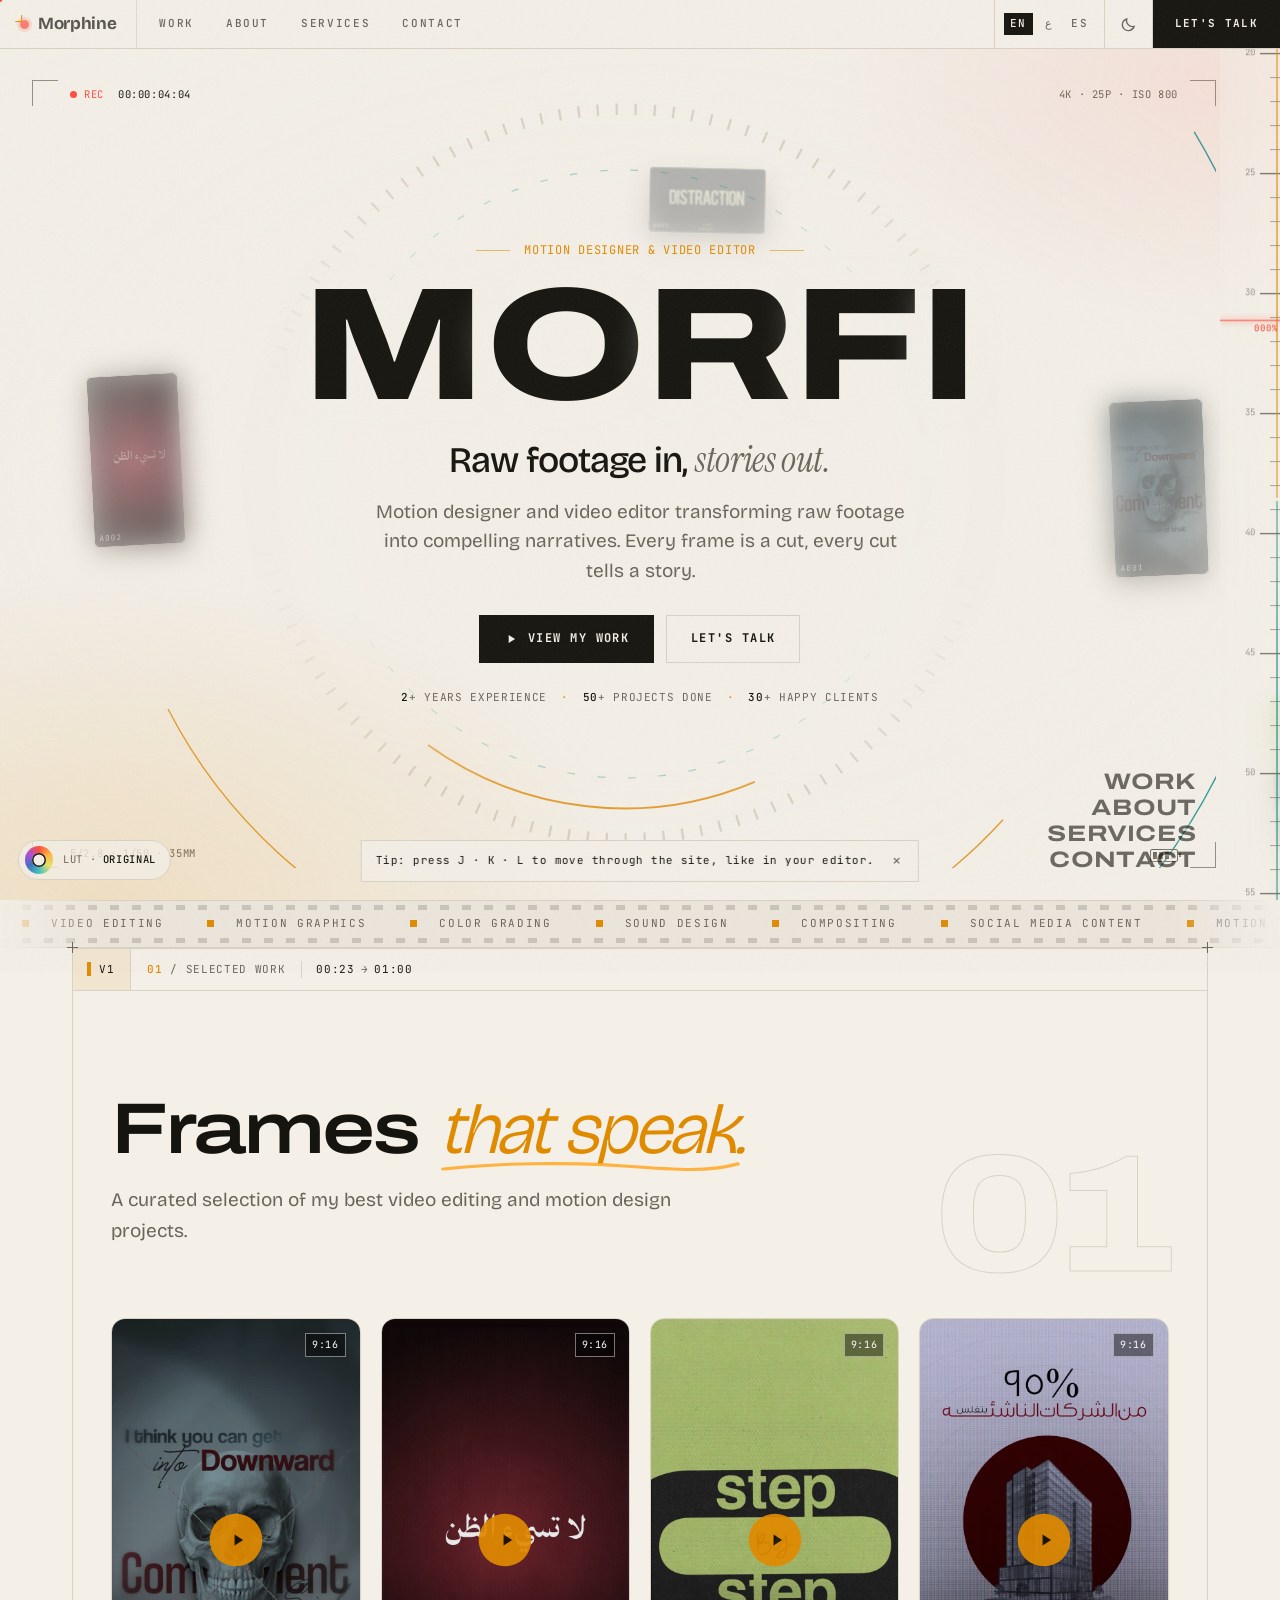
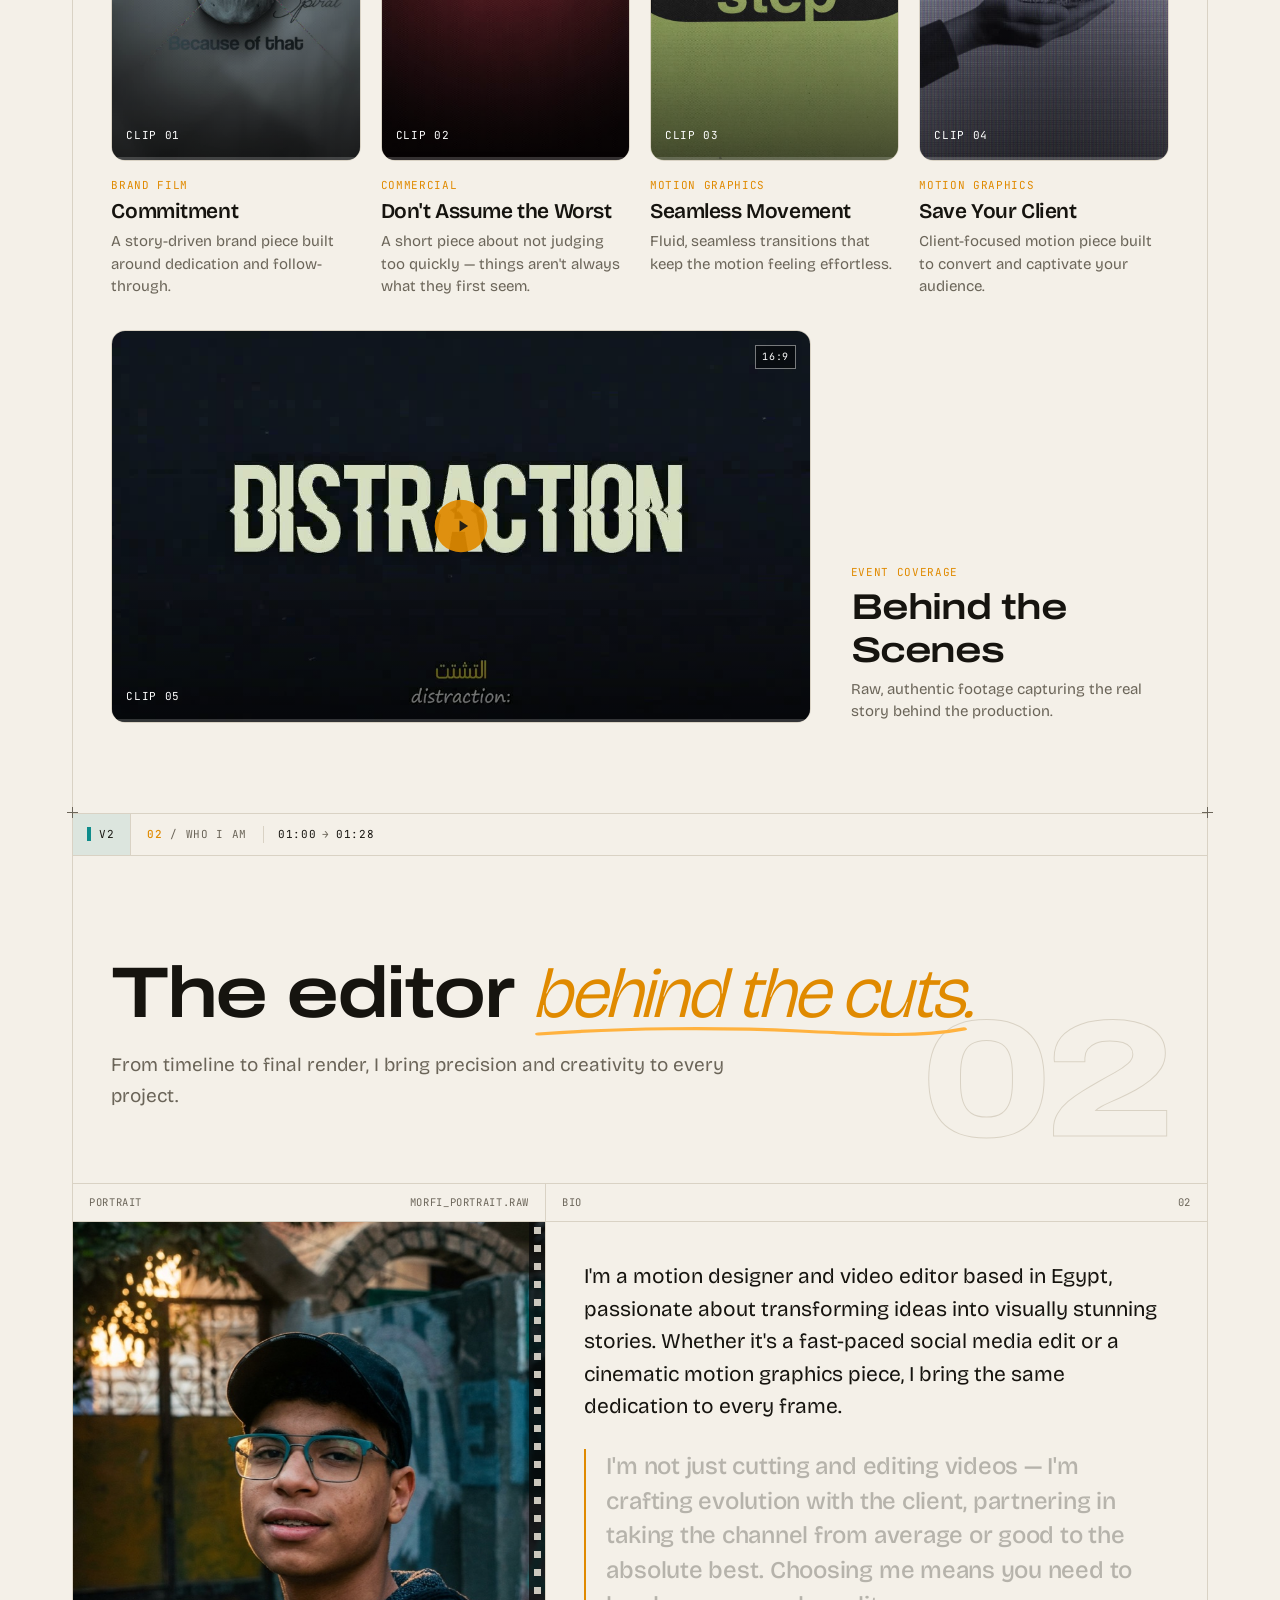
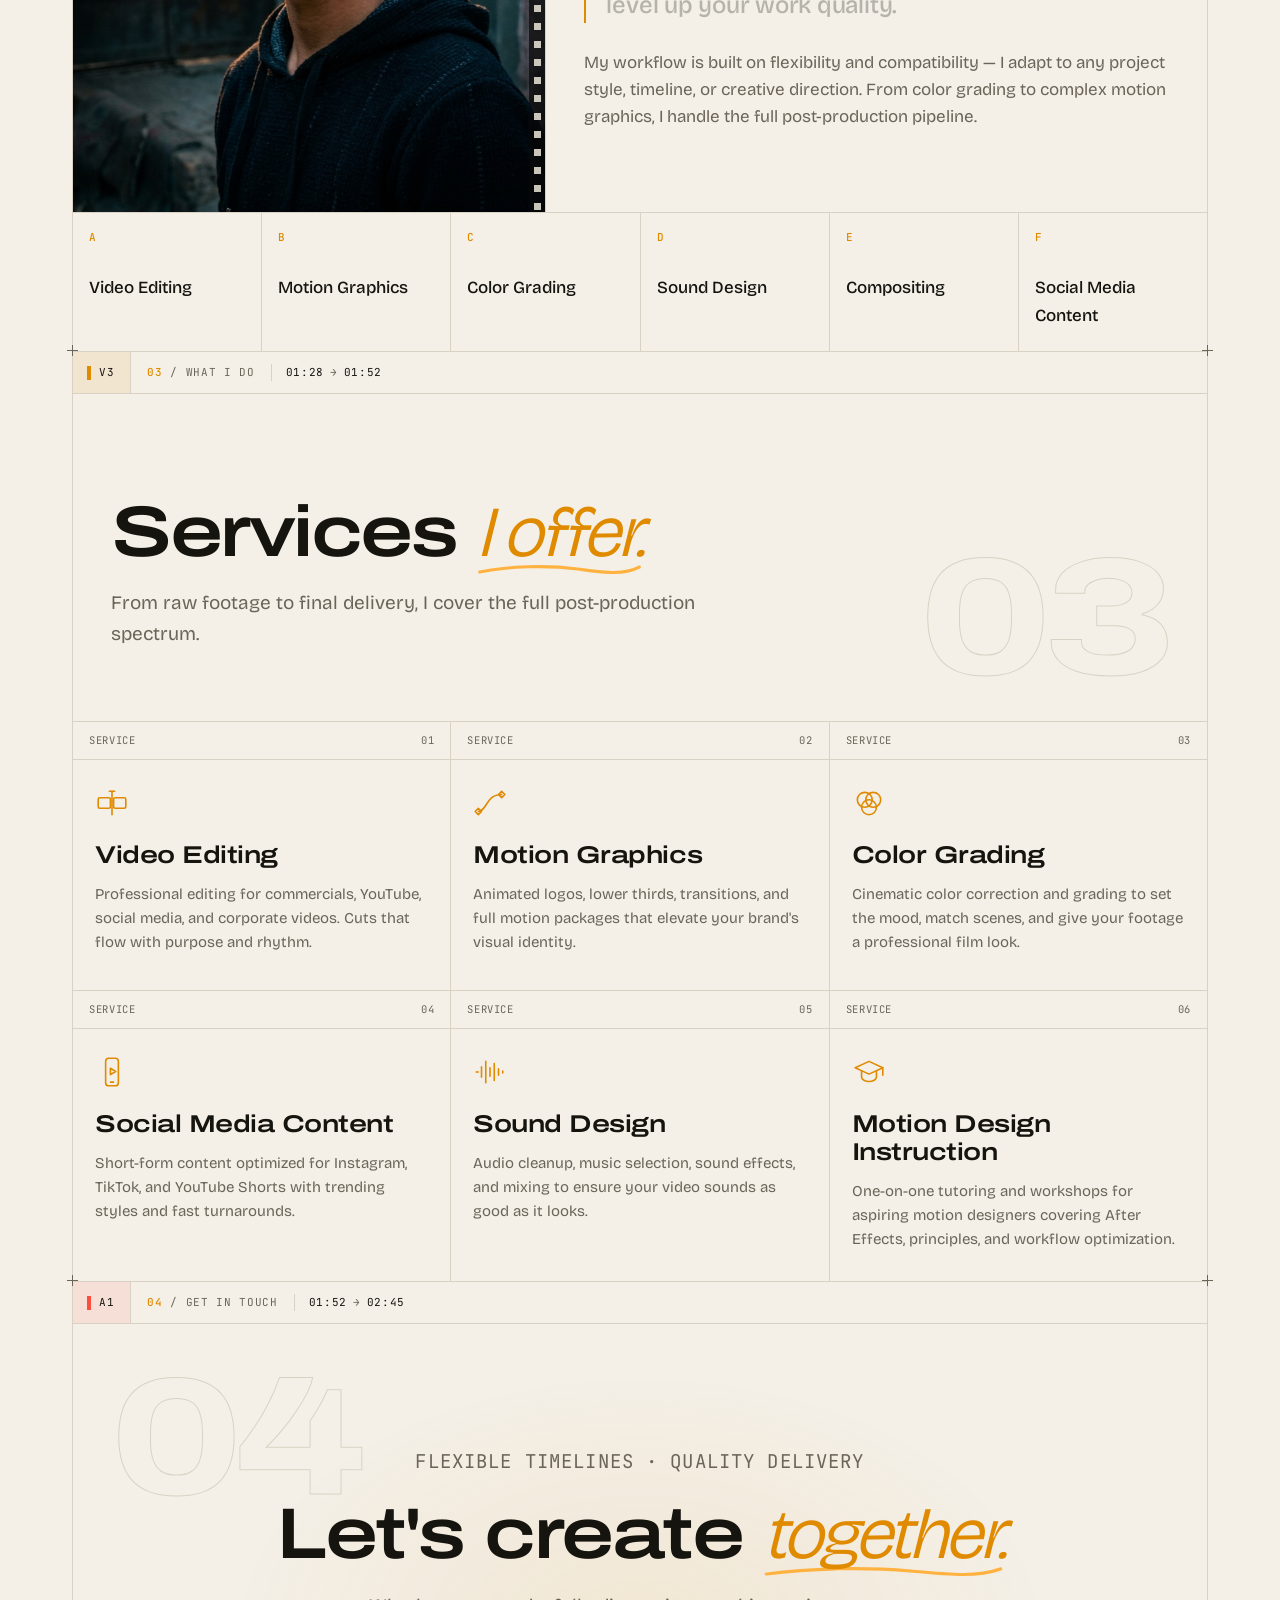
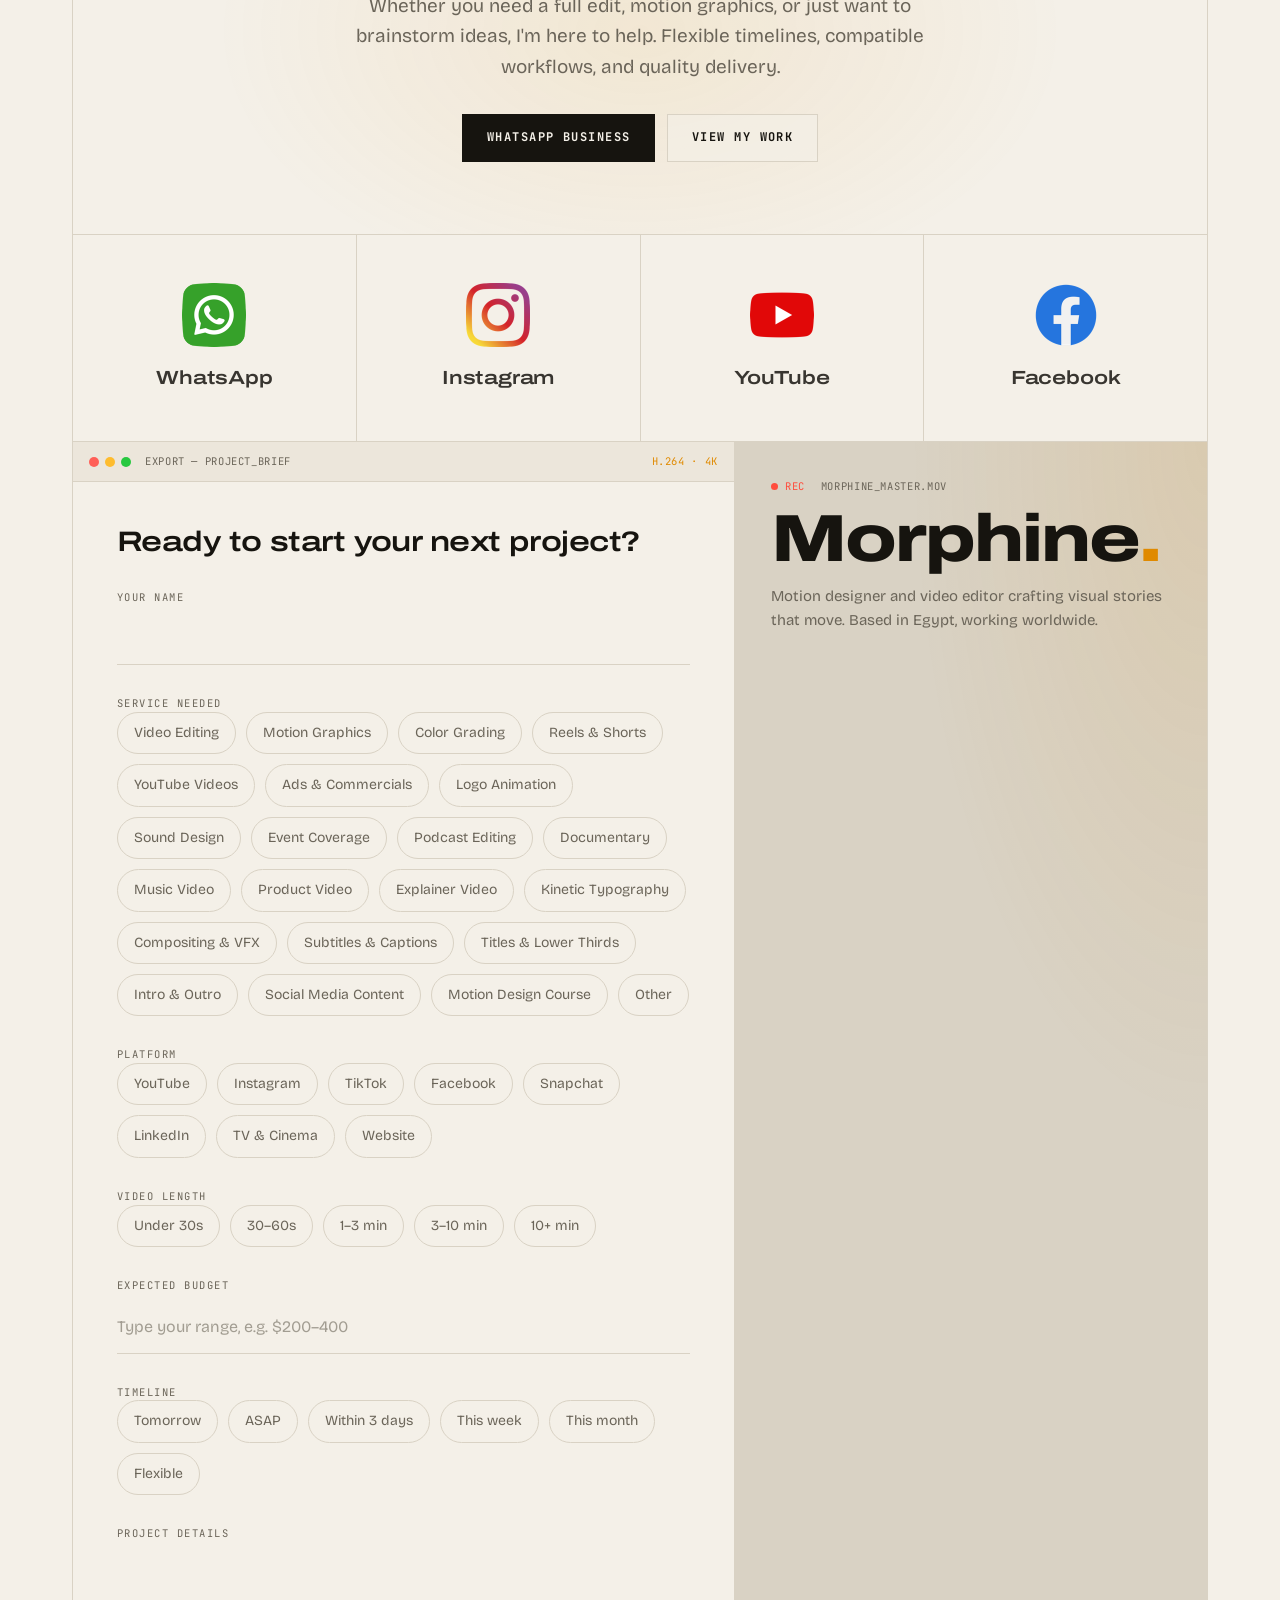
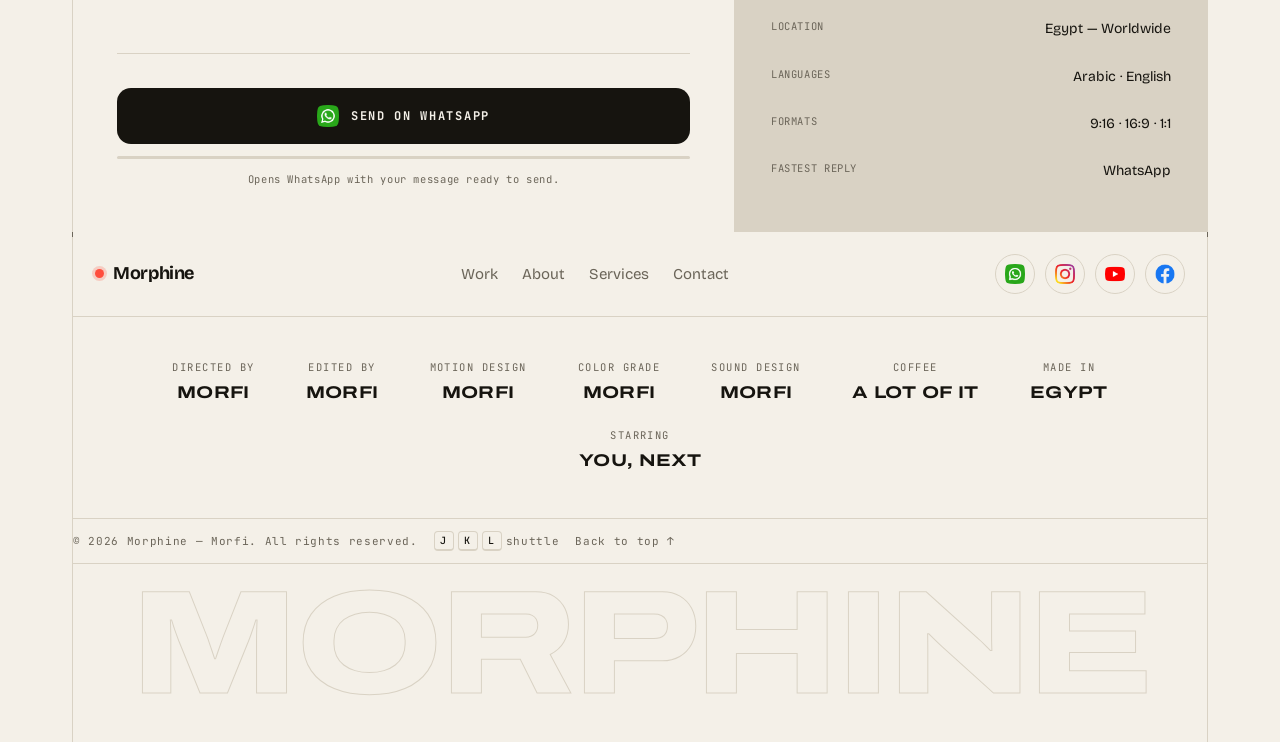
==== commit 1d80e7c0: "Draw the orbiting hero cards on one canvas, like Artcraft Each card was its own 3D-transformed layer" ====
--- a/index.html
+++ b/index.html
@@ -15,7 +15,7 @@
   <link rel="preconnect" href="https://fonts.googleapis.com">
   <link rel="preconnect" href="https://fonts.gstatic.com" crossorigin>
   <link href="https://fonts.googleapis.com/css2?family=Archivo:wdth,wght@125,600..800&family=Instrument+Serif:ital@1&family=Bricolage+Grotesque:opsz,wght@12..96,300..800&family=JetBrains+Mono:wght@400;500&family=IBM+Plex+Sans+Arabic:wght@400;500;700&display=swap" rel="stylesheet">
-  <link rel="stylesheet" href="styles.css?v=18">
+  <link rel="stylesheet" href="styles.css?v=20">
 
   <!-- Set theme before paint to avoid a flash -->
   <script>
@@ -556,7 +556,7 @@
     <div class="player-frame" id="playerFrame"></div>
   </dialog>
 
-  <script src="i18n.js?v=18"></script>
-  <script src="main.js?v=18"></script>
+  <script src="i18n.js?v=20"></script>
+  <script src="main.js?v=20"></script>
 </body>
 </html>
--- a/styles.css
+++ b/styles.css
@@ -194,6 +194,7 @@
 .field { position: absolute; inset: 0; z-index: -2; perspective: 900px; perspective-origin: 50% 50%; }
 :root[data-lut] .field { filter: var(--grade); }
 .field-inner { position: absolute; inset: 0; transform-style: preserve-3d; transition: transform .6s var(--ease); }
+.orbit-canvas { position: absolute; inset: 0; width: 100%; height: 100%; }
 .shot {
   backface-visibility: hidden;
   position: absolute; left: 50%; top: 50%; margin: 0; border-radius: 6px; overflow: hidden;
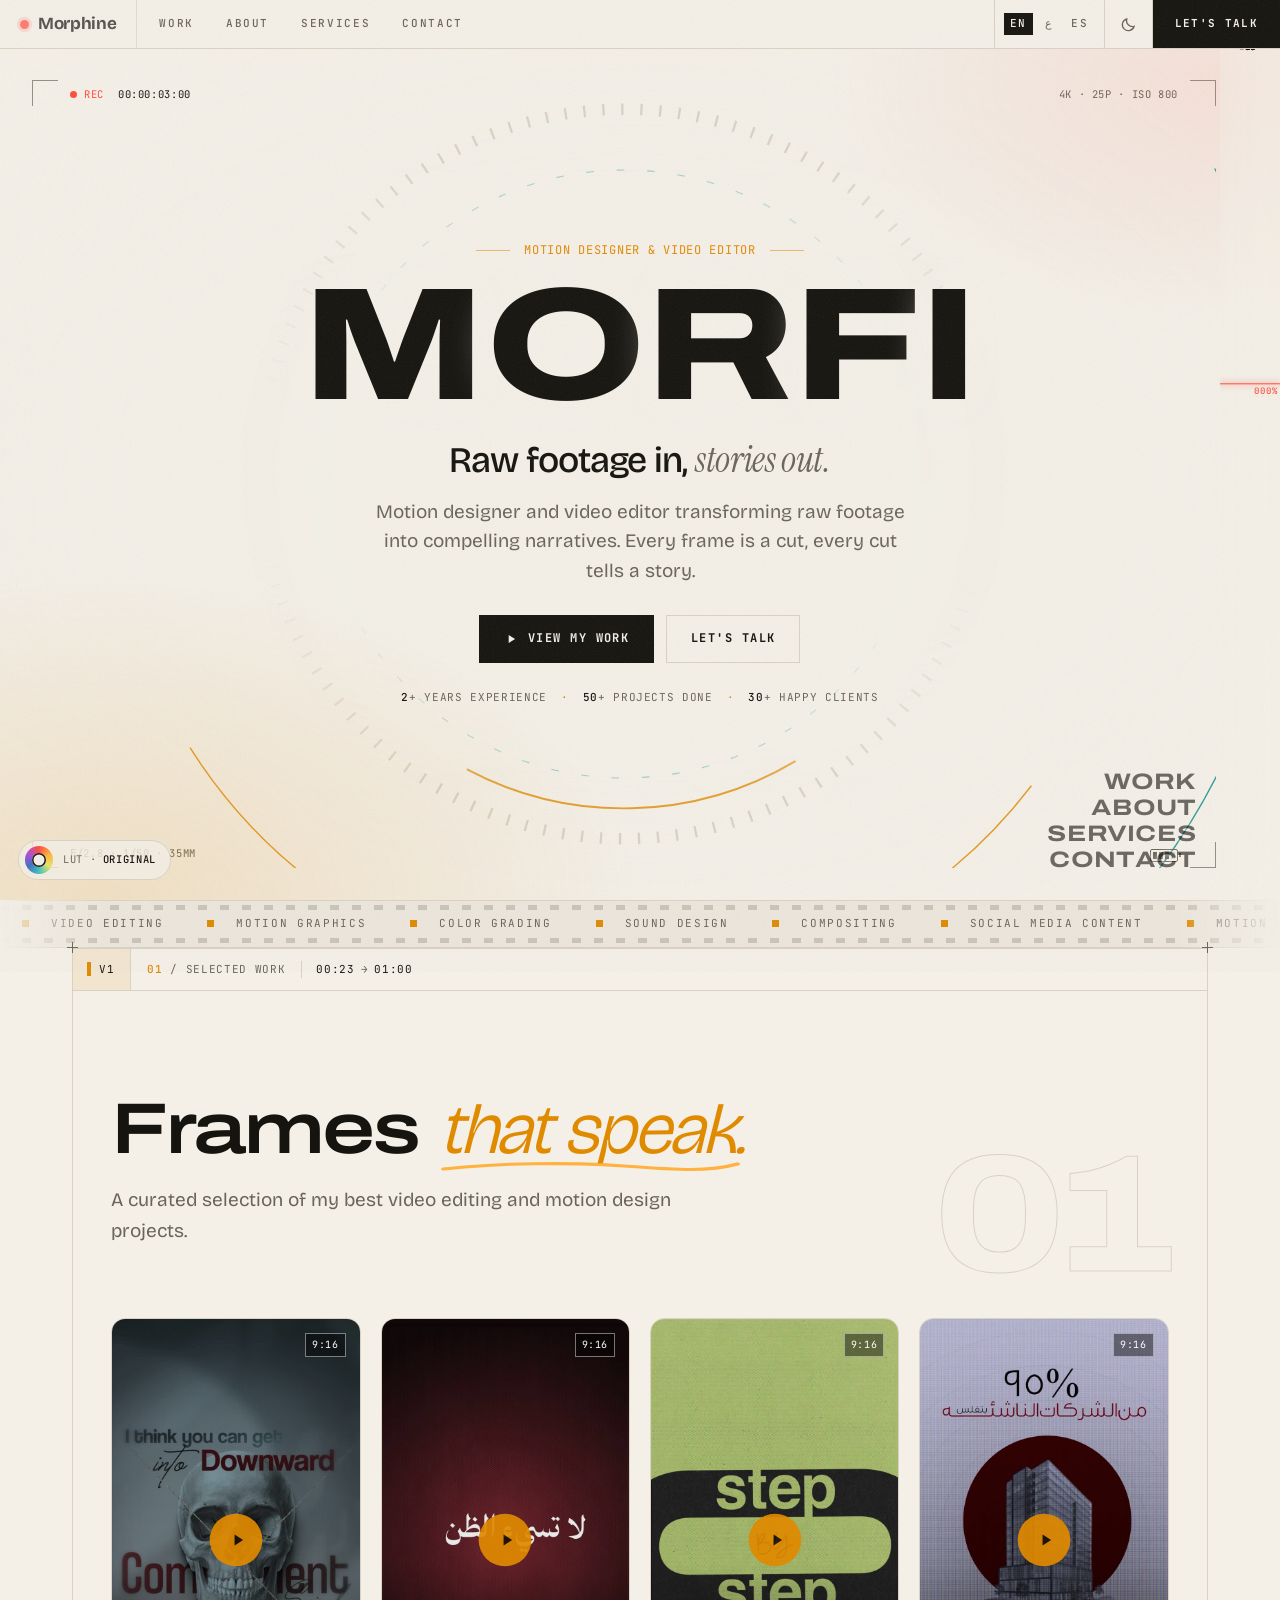
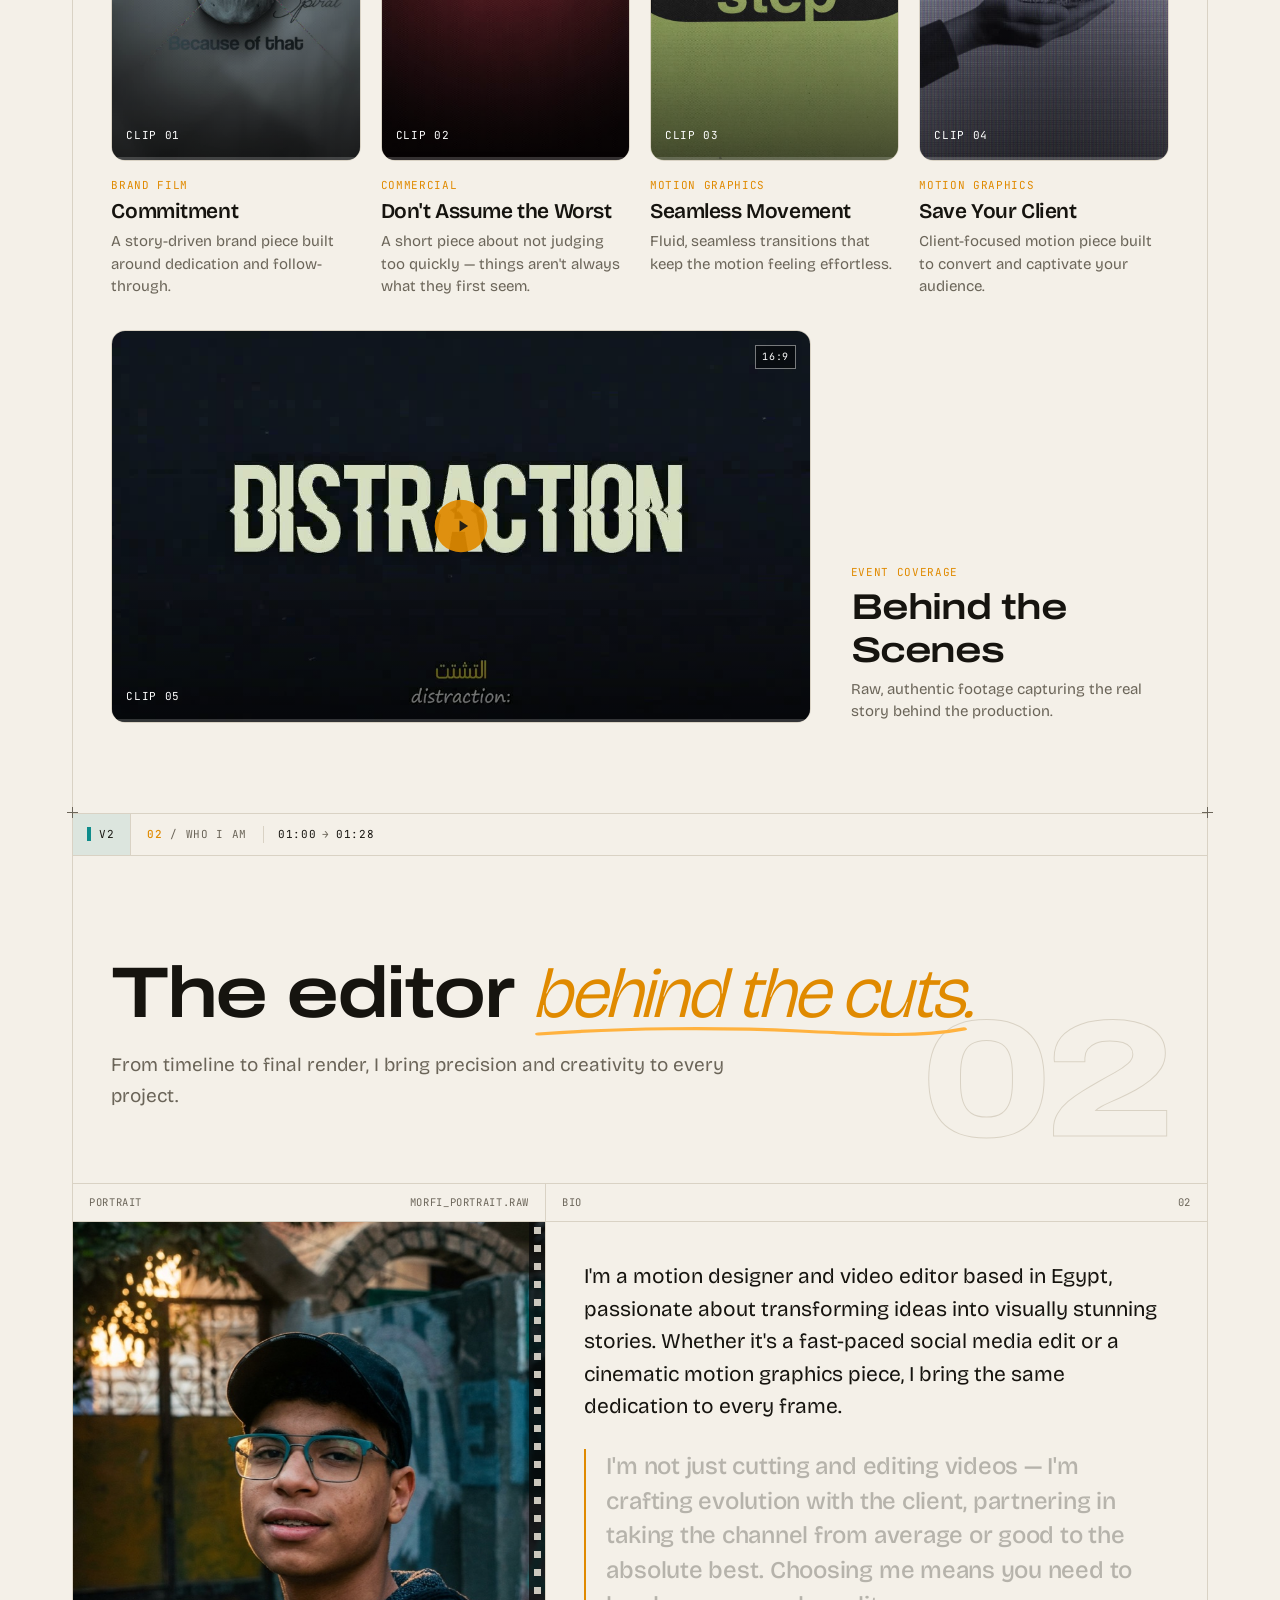
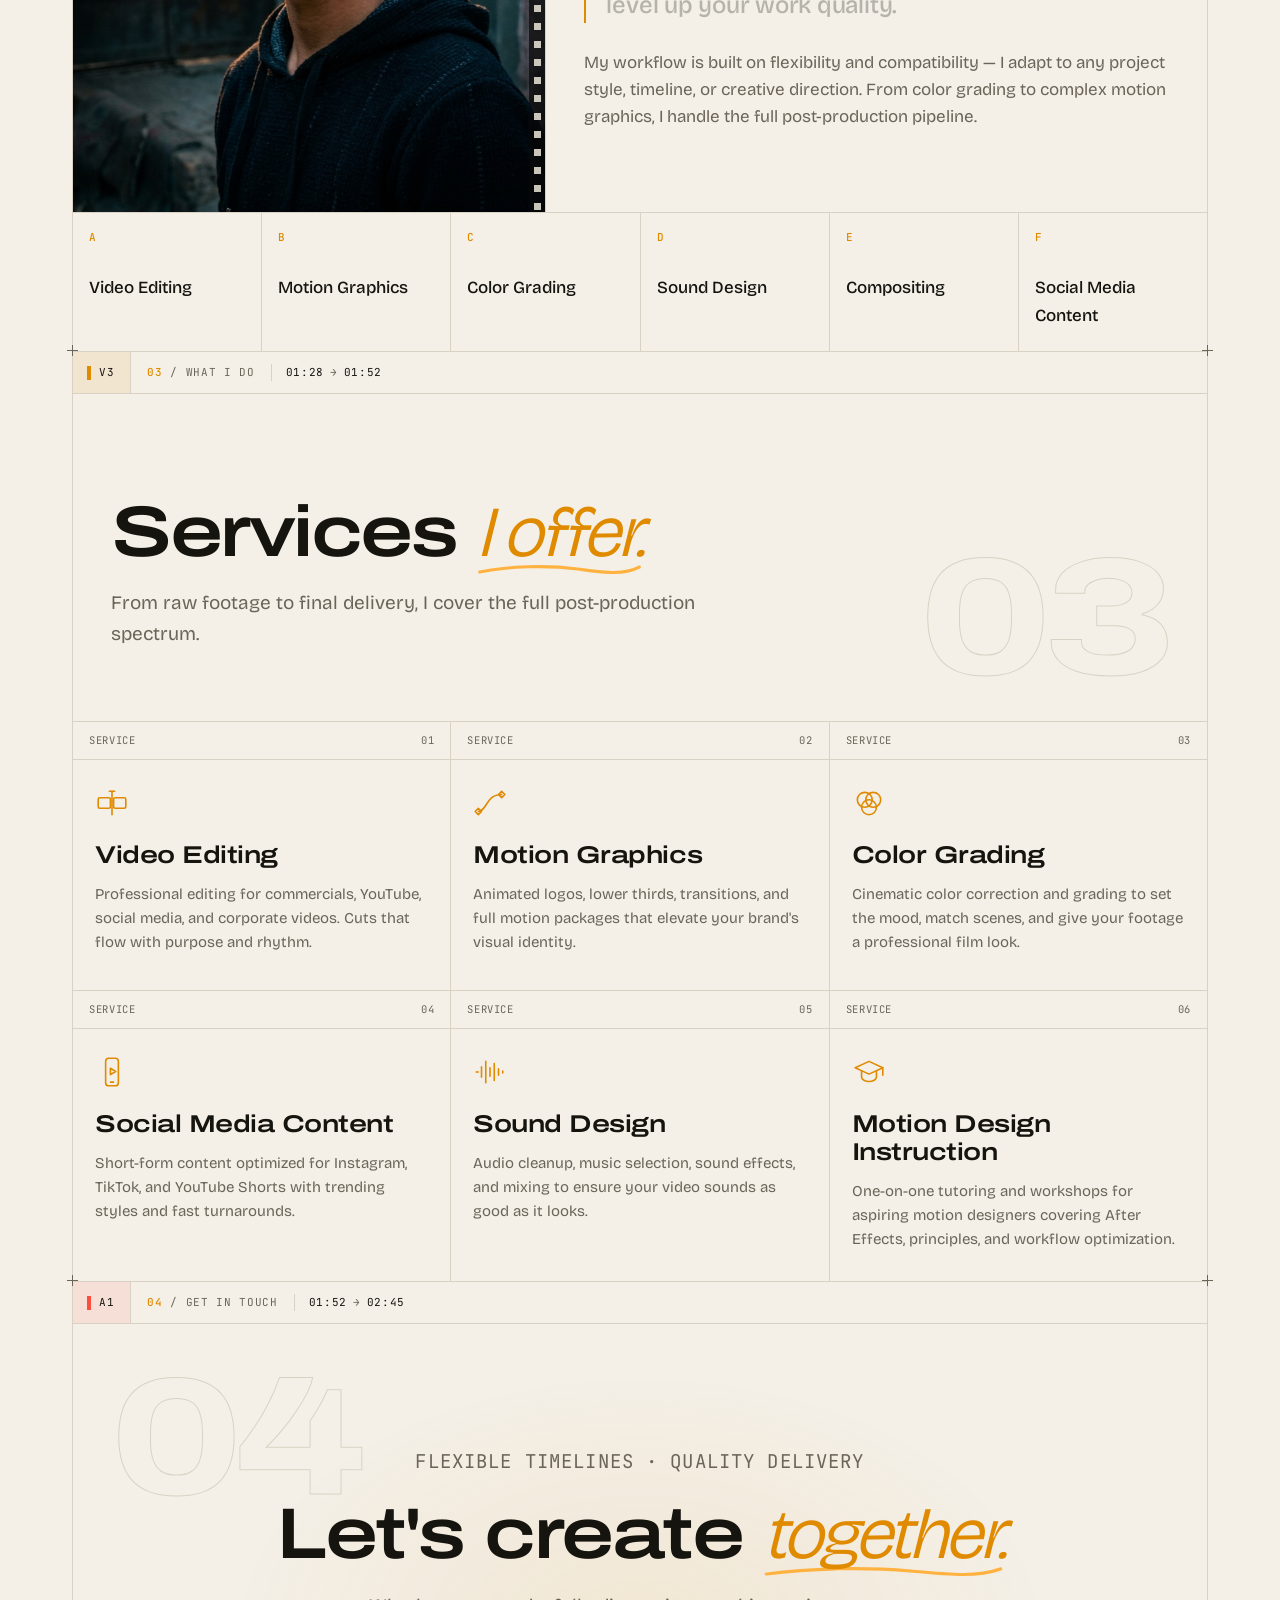
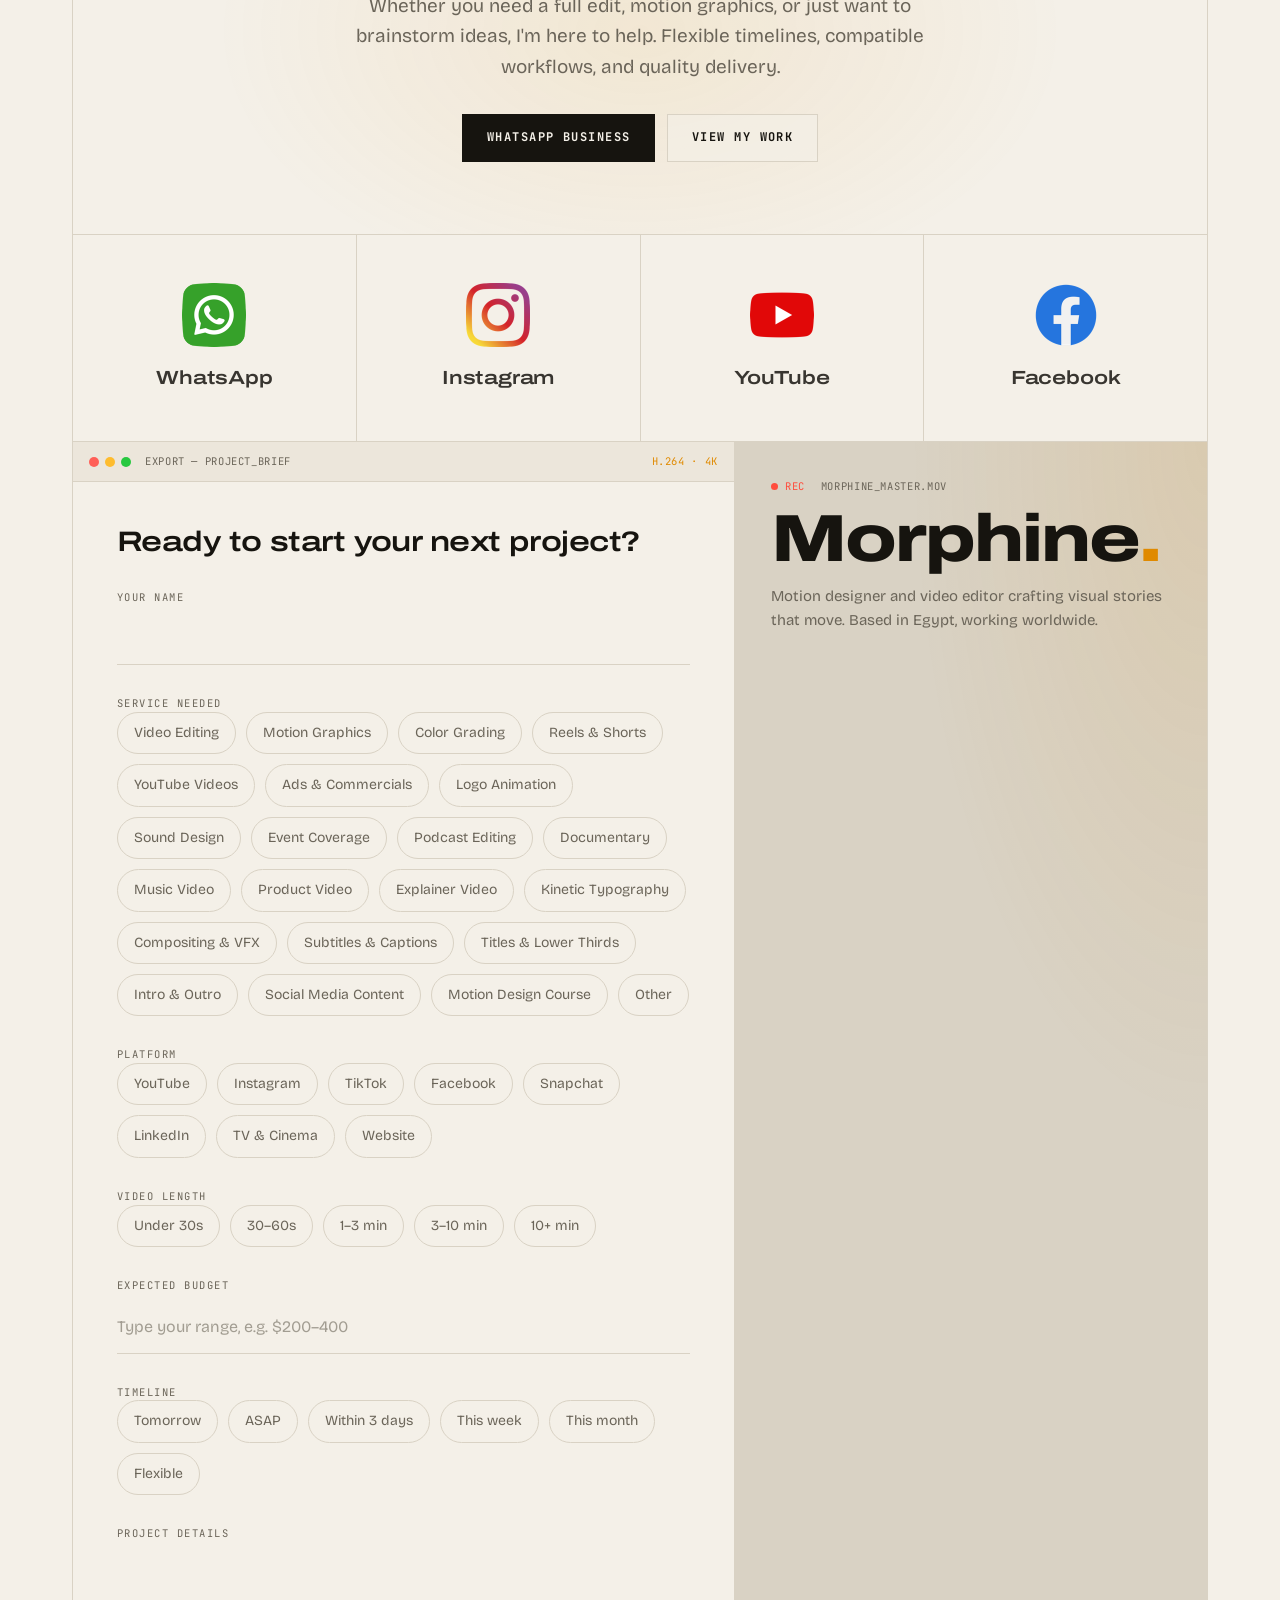
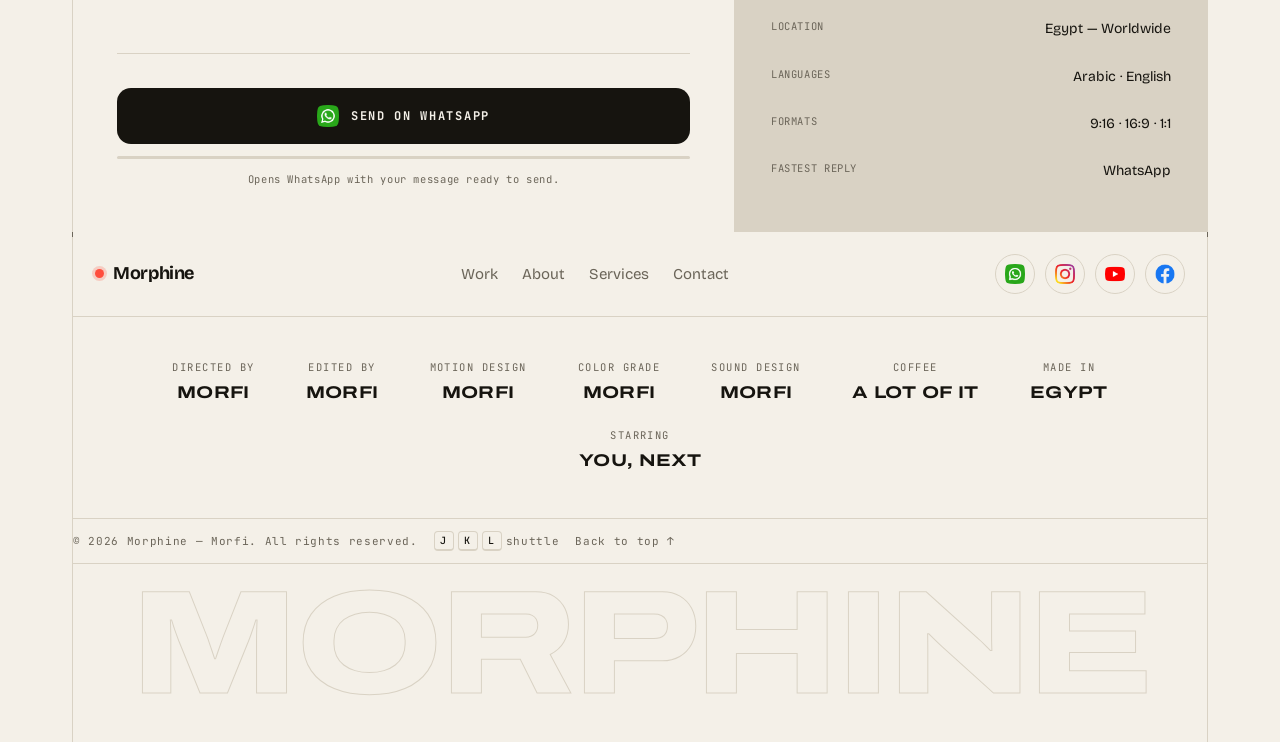
==== commit 3bb06909: "Show resting Arabic section titles as whole words Arabic titles now use an unsplit copy whenever the" ====
--- a/index.html
+++ b/index.html
@@ -15,7 +15,7 @@
   <link rel="preconnect" href="https://fonts.googleapis.com">
   <link rel="preconnect" href="https://fonts.gstatic.com" crossorigin>
   <link href="https://fonts.googleapis.com/css2?family=Archivo:wdth,wght@125,600..800&family=Instrument+Serif:ital@1&family=Bricolage+Grotesque:opsz,wght@12..96,300..800&family=JetBrains+Mono:wght@400;500&family=IBM+Plex+Sans+Arabic:wght@400;500;700&display=swap" rel="stylesheet">
-  <link rel="stylesheet" href="styles.css?v=20">
+  <link rel="stylesheet" href="styles.css?v=21">
 
   <!-- Set theme before paint to avoid a flash -->
   <script>
@@ -556,7 +556,7 @@
     <div class="player-frame" id="playerFrame"></div>
   </dialog>
 
-  <script src="i18n.js?v=20"></script>
-  <script src="main.js?v=20"></script>
+  <script src="i18n.js?v=21"></script>
+  <script src="main.js?v=21"></script>
 </body>
 </html>
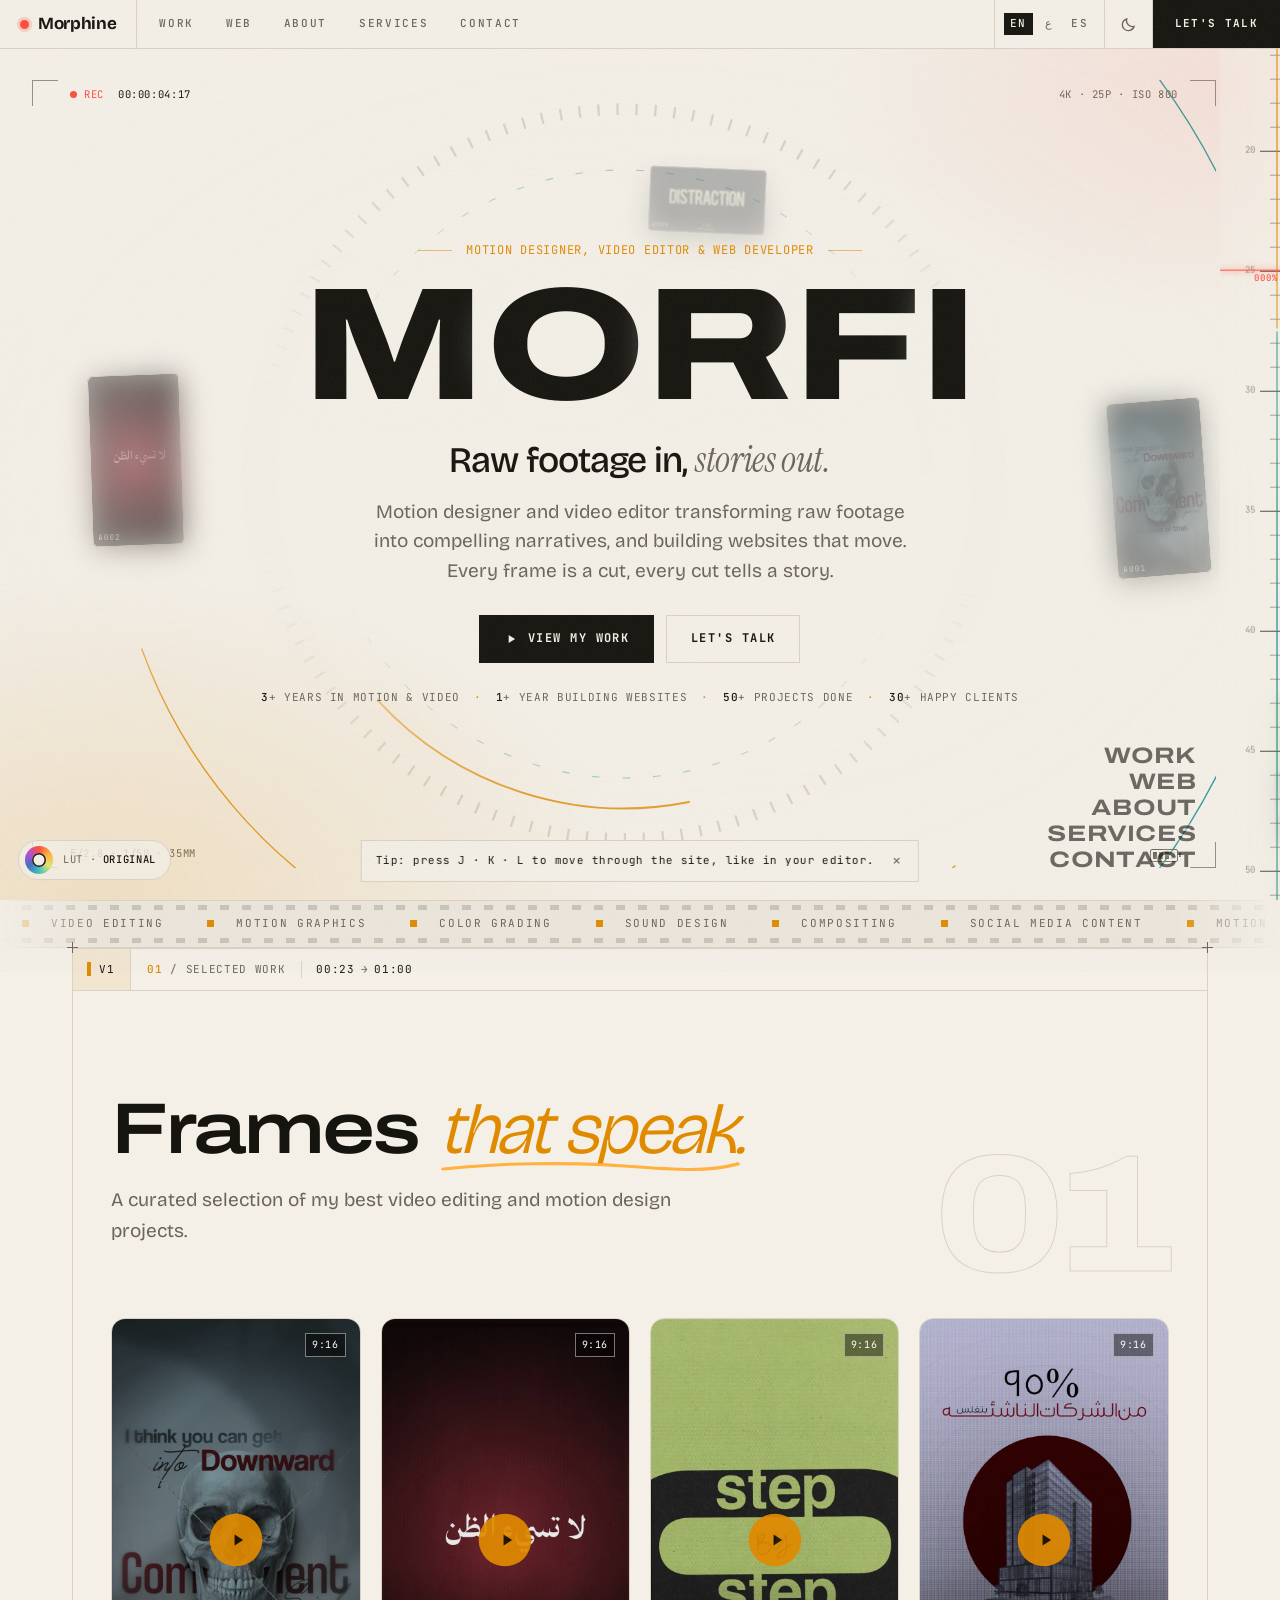
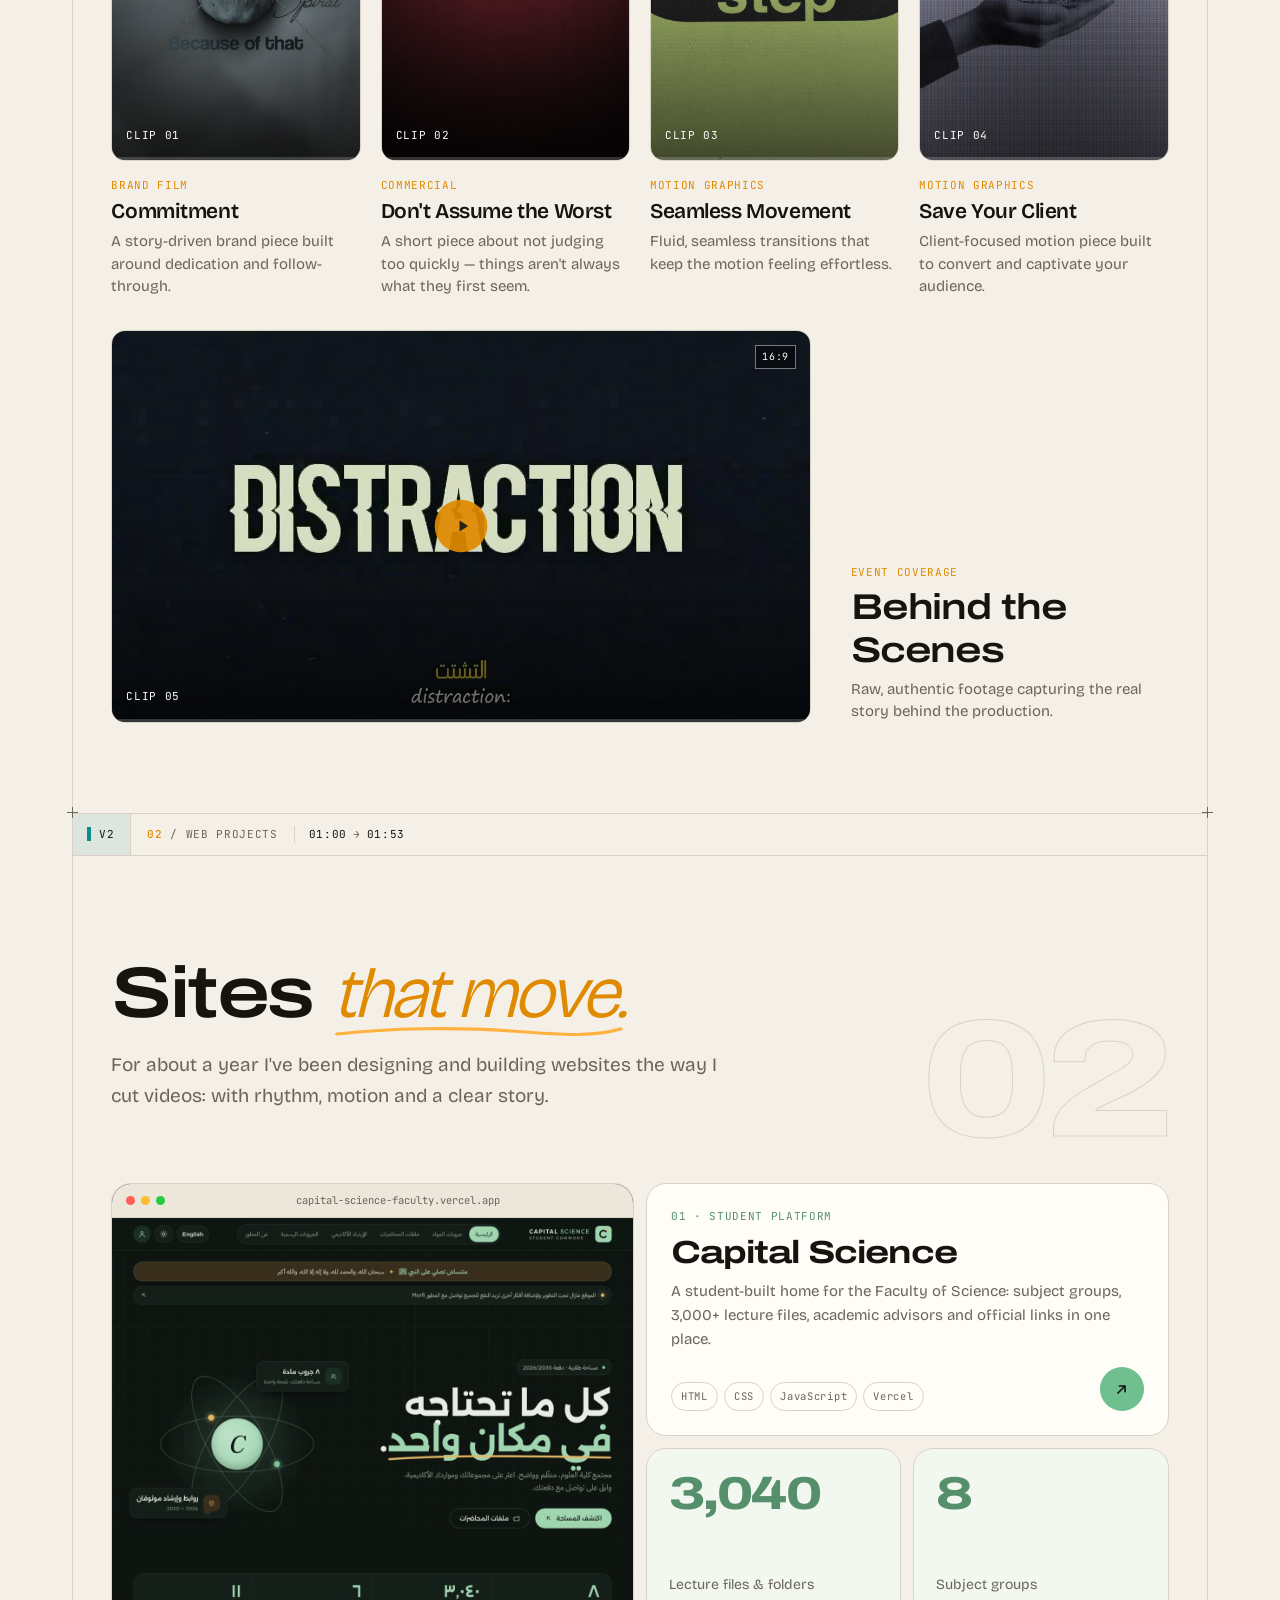
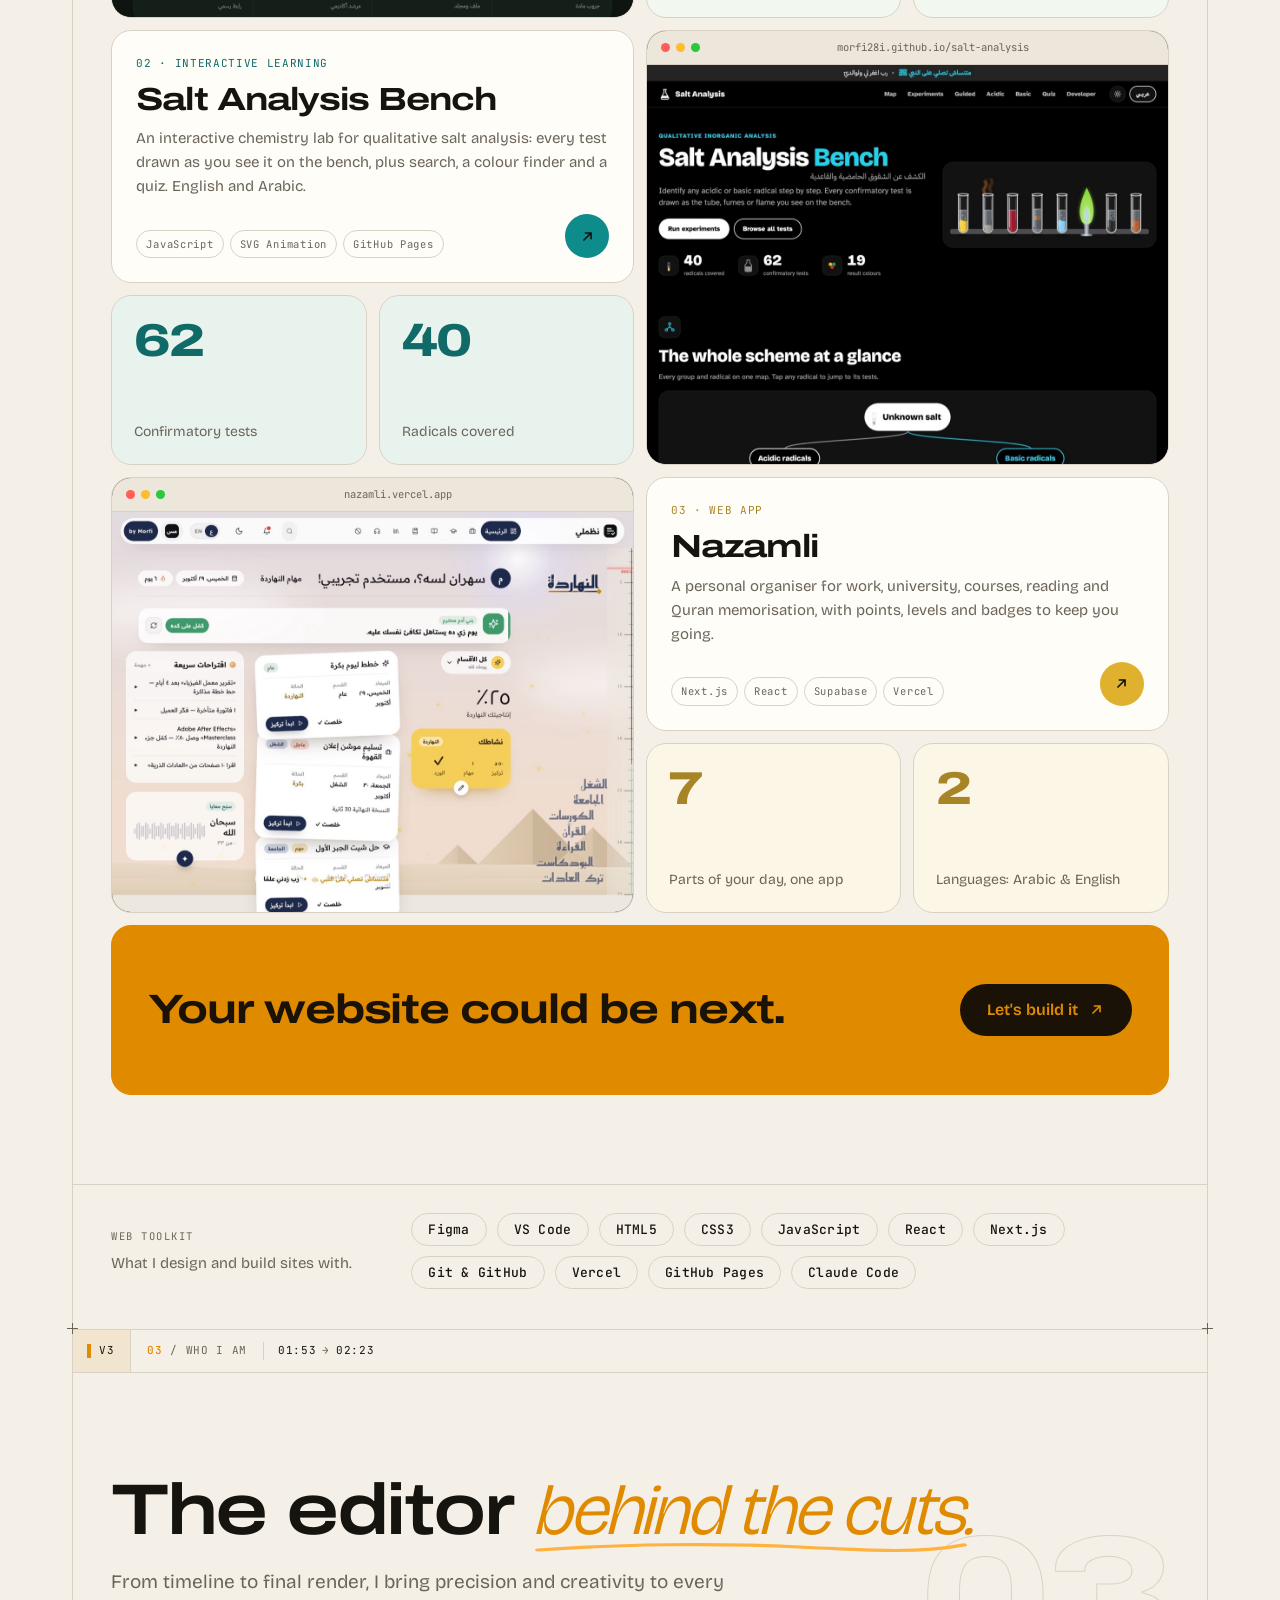
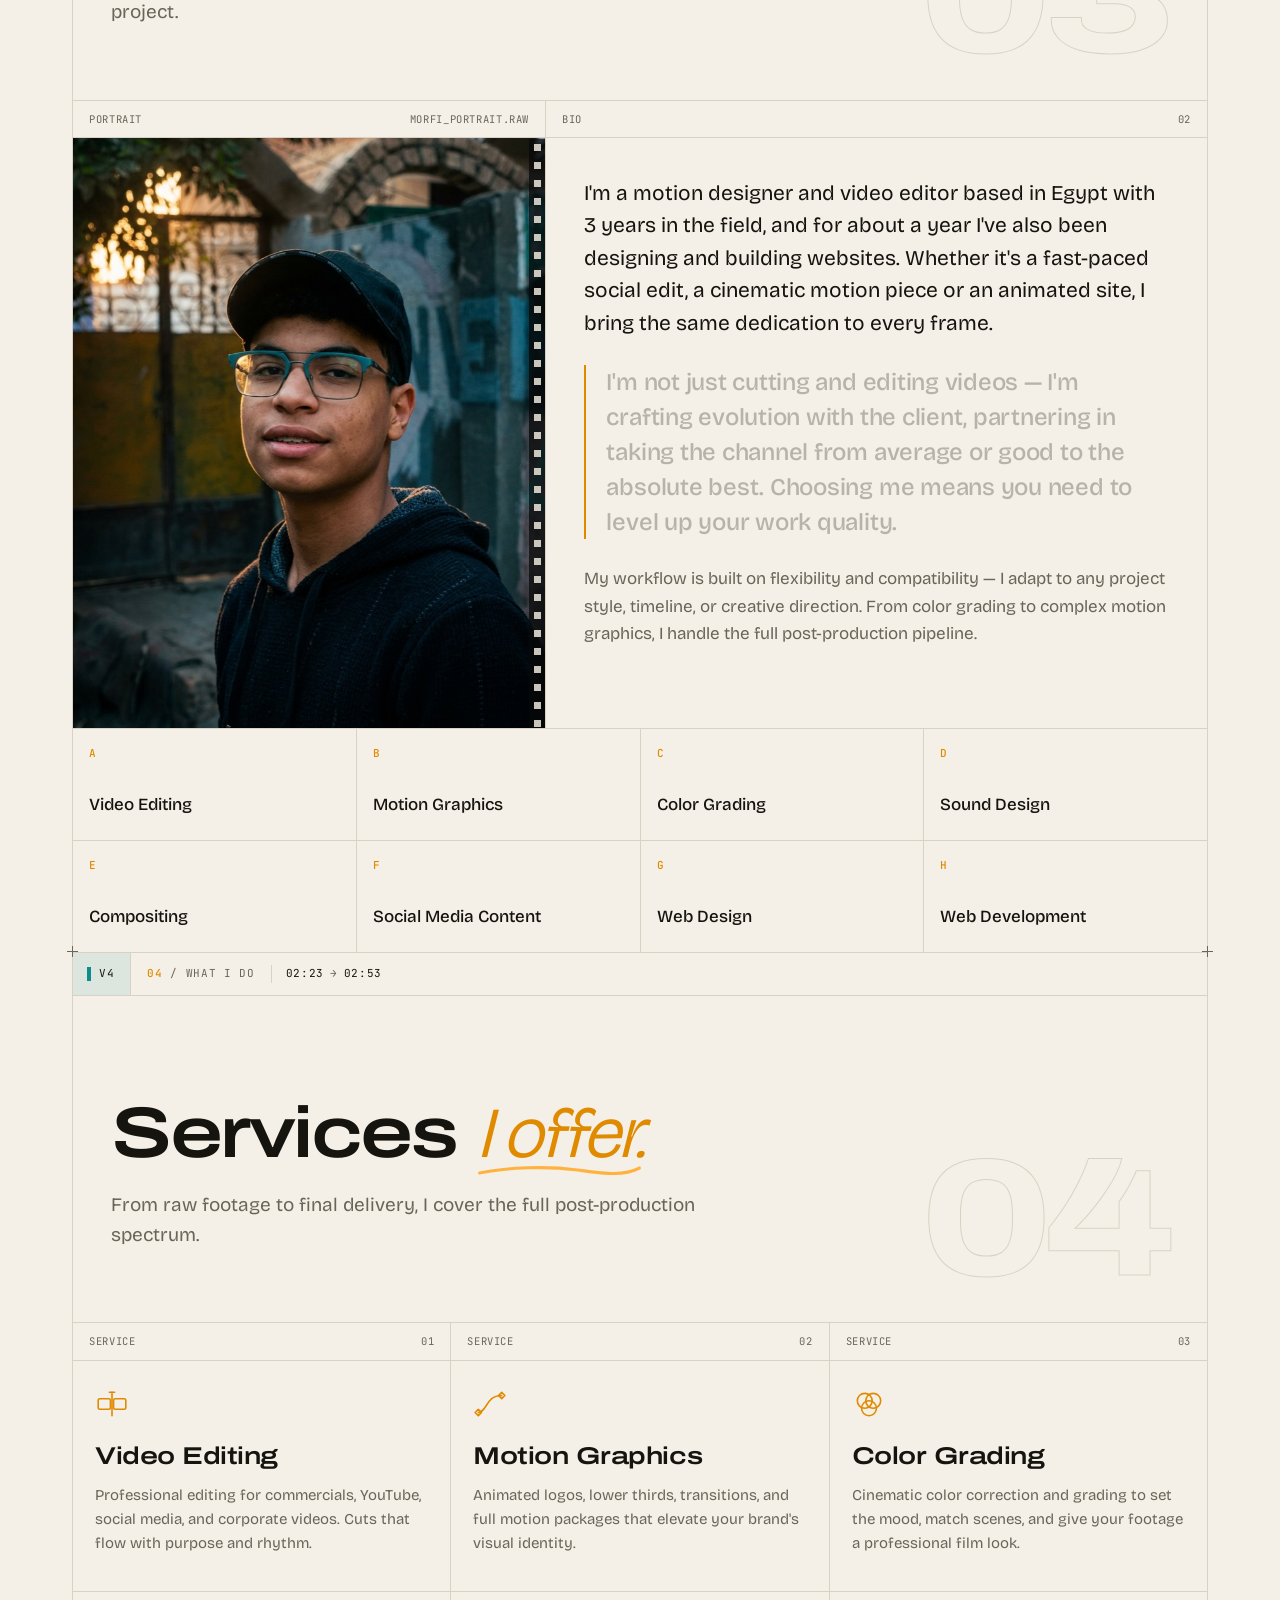
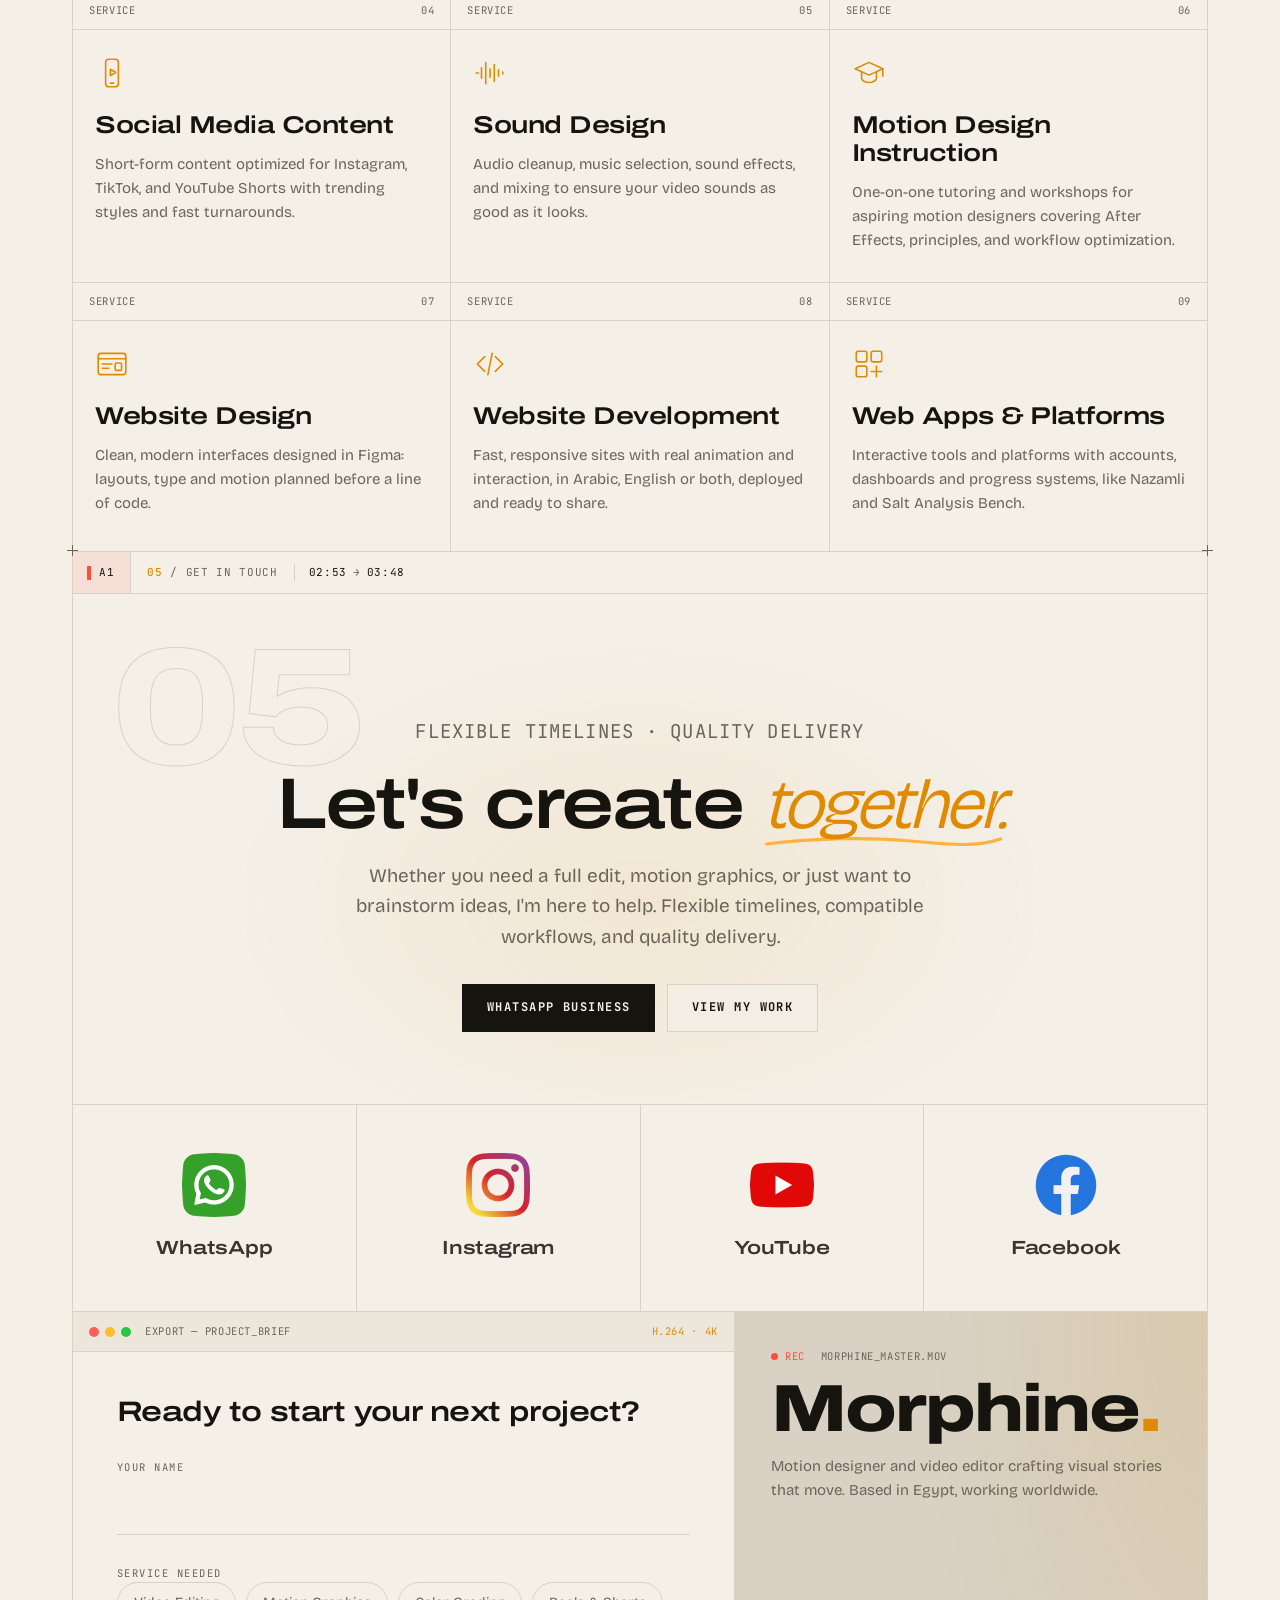
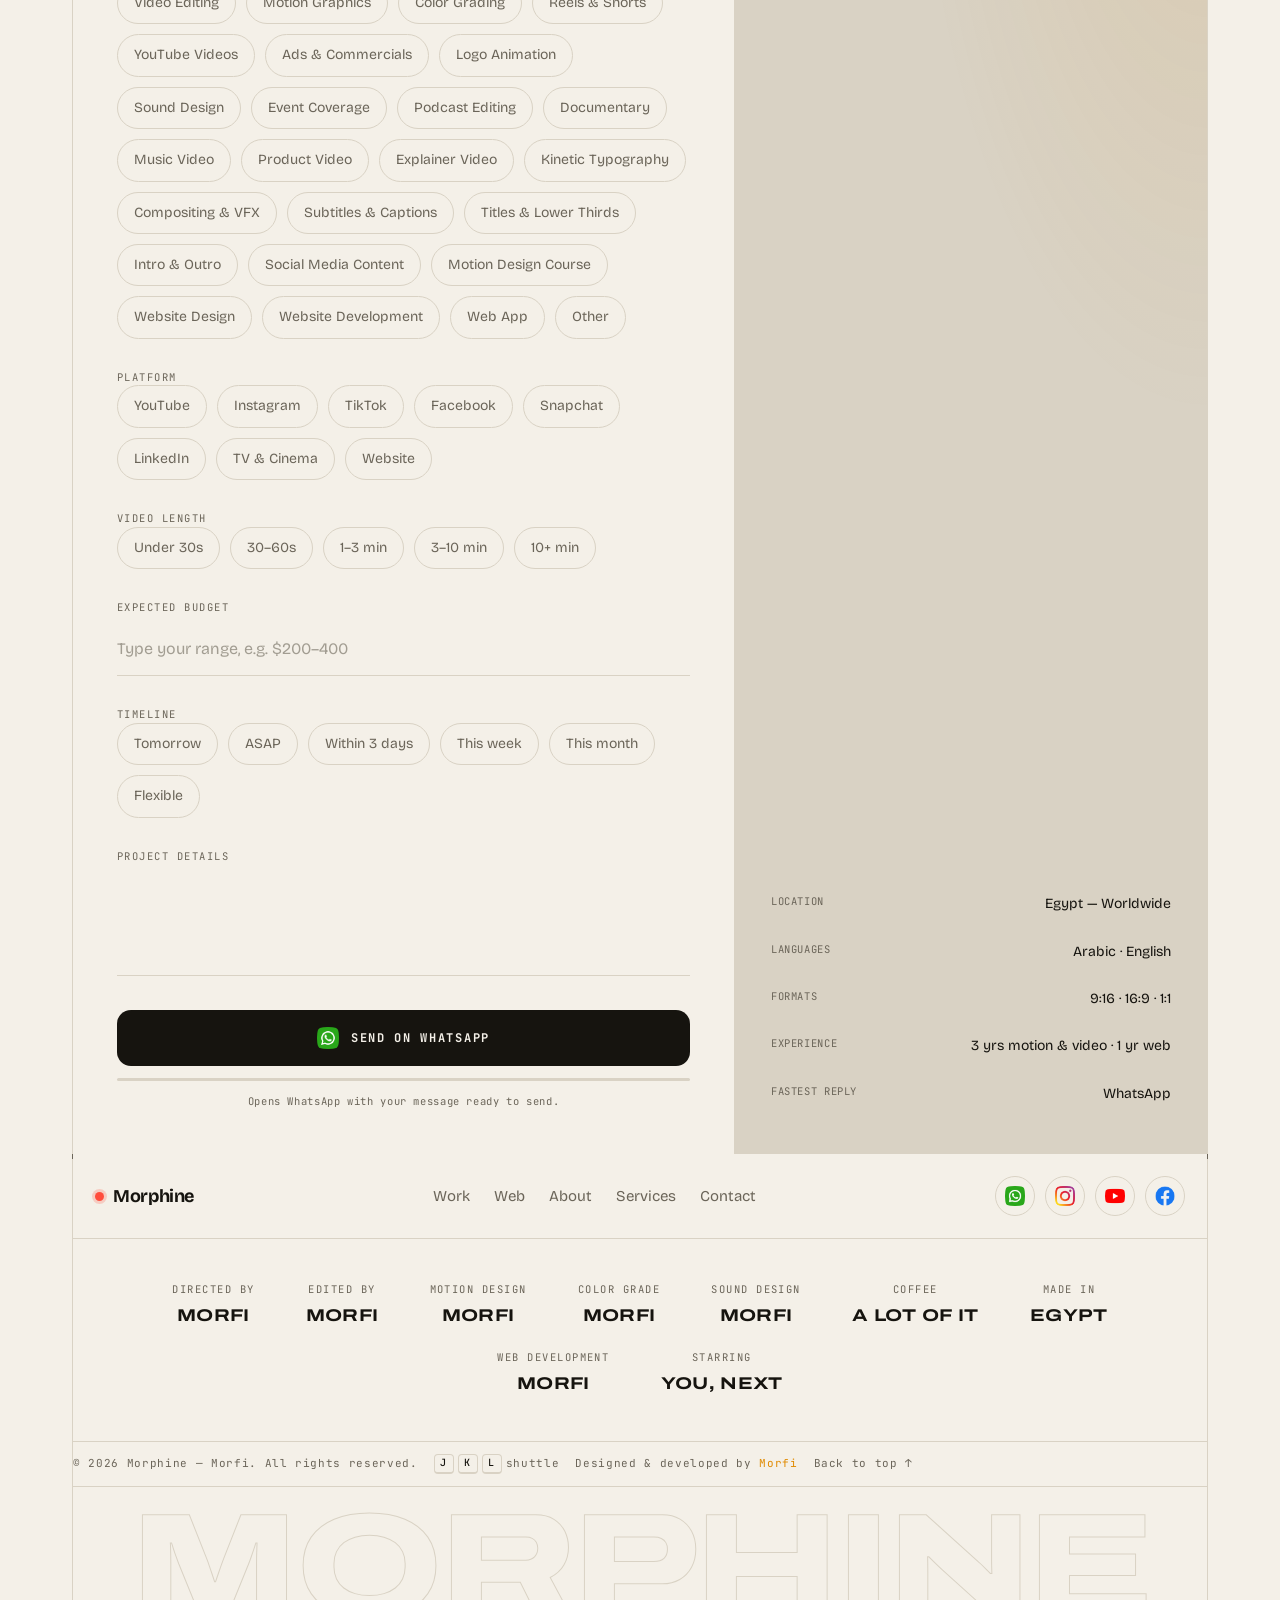
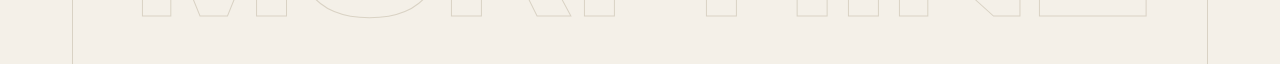
==== commit c81d91e9: "Add web design services and a bento Web projects section Show three live sites with full-page previe" ====
--- a/index.html
+++ b/index.html
@@ -3,8 +3,8 @@
 <head>
   <meta charset="utf-8">
   <meta name="viewport" content="width=device-width, initial-scale=1">
-  <title>Morfi — Motion Designer & Video Editor</title>
-  <meta name="description" content="Morfi is a motion designer and video editor based in Egypt, turning raw footage into stories that move.">
+  <title>Morfi — Motion Designer, Video Editor & Web Developer</title>
+  <meta name="description" content="Morfi is a motion designer, video editor and web developer based in Egypt, turning raw footage into stories and building websites that move.">
   <meta name="theme-color" content="#0d0c0b">
   <meta property="og:title" content="Morfi — Motion Designer & Video Editor">
   <meta property="og:description" content="Every frame is a cut, every cut tells a story.">
@@ -15,7 +15,7 @@
   <link rel="preconnect" href="https://fonts.googleapis.com">
   <link rel="preconnect" href="https://fonts.gstatic.com" crossorigin>
   <link href="https://fonts.googleapis.com/css2?family=Archivo:wdth,wght@125,600..800&family=Instrument+Serif:ital@1&family=Bricolage+Grotesque:opsz,wght@12..96,300..800&family=JetBrains+Mono:wght@400;500&family=IBM+Plex+Sans+Arabic:wght@400;500;700&display=swap" rel="stylesheet">
-  <link rel="stylesheet" href="styles.css?v=21">
+  <link rel="stylesheet" href="styles.css?v=27">
 
   <!-- Set theme before paint to avoid a flash -->
   <script>
@@ -71,6 +71,7 @@
 
       <nav class="nav" aria-label="Primary">
         <a href="#work" class="hud"><span data-i18n="nav.work">Work</span></a>
+        <a href="#web" class="hud"><span data-i18n="nav.web">Web</span></a>
         <a href="#about" class="hud"><span data-i18n="nav.about">About</span></a>
         <a href="#services" class="hud"><span data-i18n="nav.services">Services</span></a>
         <a href="#contact" class="hud"><span data-i18n="nav.contact">Contact</span></a>
@@ -95,6 +96,7 @@
 
     <nav class="mobile-nav" id="mobileNav" aria-label="Mobile">
       <a href="#work" class="hud"><span data-i18n="nav.work">Work</span></a>
+      <a href="#web" class="hud"><span data-i18n="nav.web">Web</span></a>
       <a href="#about" class="hud"><span data-i18n="nav.about">About</span></a>
       <a href="#services" class="hud"><span data-i18n="nav.services">Services</span></a>
       <a href="#contact" class="hud"><span data-i18n="nav.contact">Contact</span></a>
@@ -125,7 +127,7 @@
       </div>
 
       <div class="hero-center">
-        <p class="hero-label mono" data-i18n="hero.label">Motion Designer & Video Editor</p>
+        <p class="hero-label mono" data-i18n="hero.label">Motion Designer, Video Editor & Web Developer</p>
         <h1 class="wordmark" id="wordmark" data-i18n="hero.title">MORFI</h1>
         <p class="hero-tag">
           <span data-i18n="hero.tag1">Raw footage in,</span>
@@ -140,7 +142,9 @@
           <a href="#contact" class="hbtn" data-i18n="hero.cta2">Let's Talk</a>
         </div>
         <p class="hero-meta mono">
-          <span><b data-count="2">0</b>+ <span data-i18n="hero.stat1">Years Experience</span></span>
+          <span><b data-count="3">0</b>+ <span data-i18n="hero.stat1">Years in motion & video</span></span>
+          <span class="sep" aria-hidden="true">·</span>
+          <span><b data-count="1">0</b>+ <span data-i18n="hero.stat4">Year building websites</span></span>
           <span class="sep" aria-hidden="true">·</span>
           <span><b data-count="50">0</b>+ <span data-i18n="hero.stat2">Projects Done</span></span>
           <span class="sep" aria-hidden="true">·</span>
@@ -269,12 +273,76 @@
       </div>
     </section>
 
+    <!-- WEB PROJECTS -->
+    <section class="sec" id="web">
+      <div class="frame">
+        <div class="sbar mono" data-track="V2" data-color="b">
+          <span class="trk">V2</span>
+          <span class="sbar-title"><b>02</b> / <span data-i18n="web.label">Web Projects</span></span>
+          <span class="sbar-tc" dir="ltr"></span>
+          <span class="sbar-meta" data-i18n="web.meta">3 live sites · tap to visit</span>
+        </div>
+        <header class="shead reveal">
+          <h2><span data-i18n="web.t1">Sites</span> <em data-i18n="web.t2">that move.</em></h2>
+          <p data-i18n="web.desc">For about a year I've been designing and building websites the way I cut videos: with rhythm, motion and a clear story.</p>
+        </header>
+
+          <div class="web-wrap"><div class="bento">
+            <a class="bx bx-shot reveal" data-tint="green" href="https://capital-science-faculty.vercel.app/" target="_blank" rel="noopener" aria-label="Capital Science">
+              <span class="bw"><span class="bw-bar" dir="ltr"><span class="bw-dots" aria-hidden="true"><i></i><i></i><i></i></span><span class="bw-url">capital-science-faculty.vercel.app</span></span><span class="bw-view"><img class="bw-page" src="assets/web/capital-page.jpg" alt="" width="1200" height="2020" loading="lazy" decoding="async"></span></span>
+            </a>
+            <a class="bx bx-info reveal" data-tint="green" href="https://capital-science-faculty.vercel.app/" target="_blank" rel="noopener">
+              <span class="bx-cat mono"><span dir="ltr">01</span> · <span data-i18n="web.p1.cat">Student platform</span></span>
+              <h3>Capital Science</h3>
+              <p class="site-desc" data-i18n="web.p1.desc">A student-built home for the Faculty of Science: subject groups, 3,000+ lecture files, academic advisors and official links in one place.</p>
+              <span class="bx-row"><span class="site-tags mono" dir="ltr"><i>HTML</i><i>CSS</i><i>JavaScript</i><i>Vercel</i></span><span class="bx-arrow"><svg viewBox="0 0 24 24" aria-hidden="true"><path d="M7 17L17 7M9 7h8v8"/></svg></span></span>
+            </a>
+            <div class="bx bx-stat reveal" data-tint="green"><b data-count="3040" dir="ltr">0</b><span data-i18n="web.s.files">Lecture files & folders</span></div>
+            <div class="bx bx-stat reveal" data-tint="green"><b data-count="8" dir="ltr">0</b><span data-i18n="web.s.groups">Subject groups</span></div>
+            <a class="bx bx-info reveal" data-tint="cyan" href="https://morfi28i.github.io/salt-analysis/" target="_blank" rel="noopener">
+              <span class="bx-cat mono"><span dir="ltr">02</span> · <span data-i18n="web.p2.cat">Interactive learning</span></span>
+              <h3>Salt Analysis Bench</h3>
+              <p class="site-desc" data-i18n="web.p2.desc">An interactive chemistry lab for qualitative salt analysis: every test drawn as you see it on the bench, plus search, a colour finder and a quiz. English and Arabic.</p>
+              <span class="bx-row"><span class="site-tags mono" dir="ltr"><i>JavaScript</i><i>SVG Animation</i><i>GitHub Pages</i></span><span class="bx-arrow"><svg viewBox="0 0 24 24" aria-hidden="true"><path d="M7 17L17 7M9 7h8v8"/></svg></span></span>
+            </a>
+            <a class="bx bx-shot bx-end reveal" data-tint="cyan" href="https://morfi28i.github.io/salt-analysis/" target="_blank" rel="noopener" aria-label="Salt Analysis Bench">
+              <span class="bw"><span class="bw-bar" dir="ltr"><span class="bw-dots" aria-hidden="true"><i></i><i></i><i></i></span><span class="bw-url">morfi28i.github.io/salt-analysis</span></span><span class="bw-view"><img class="bw-page" src="assets/web/salt-page.jpg" alt="" width="1200" height="2995" loading="lazy" decoding="async"></span></span>
+            </a>
+            <div class="bx bx-stat reveal" data-tint="cyan"><b data-count="62" dir="ltr">0</b><span data-i18n="web.s.tests">Confirmatory tests</span></div>
+            <div class="bx bx-stat reveal" data-tint="cyan"><b data-count="40" dir="ltr">0</b><span data-i18n="web.s.radicals">Radicals covered</span></div>
+            <a class="bx bx-shot reveal" data-tint="gold" href="https://nazamli.vercel.app/" target="_blank" rel="noopener" aria-label="Nazamli">
+              <span class="bw"><span class="bw-bar" dir="ltr"><span class="bw-dots" aria-hidden="true"><i></i><i></i><i></i></span><span class="bw-url">nazamli.vercel.app</span></span><span class="bw-view"><img class="bw-page" src="assets/web/nazamli-page.jpg" alt="" width="1200" height="2995" loading="lazy" decoding="async"></span></span>
+            </a>
+            <a class="bx bx-info reveal" data-tint="gold" href="https://nazamli.vercel.app/" target="_blank" rel="noopener">
+              <span class="bx-cat mono"><span dir="ltr">03</span> · <span data-i18n="web.p3.cat">Web app</span></span>
+              <h3 data-i18n="web.p3.title">Nazamli</h3>
+              <p class="site-desc" data-i18n="web.p3.desc">A personal organiser for work, university, courses, reading and Quran memorisation, with points, levels and badges to keep you going.</p>
+              <span class="bx-row"><span class="site-tags mono" dir="ltr"><i>Next.js</i><i>React</i><i>Supabase</i><i>Vercel</i></span><span class="bx-arrow"><svg viewBox="0 0 24 24" aria-hidden="true"><path d="M7 17L17 7M9 7h8v8"/></svg></span></span>
+            </a>
+            <div class="bx bx-stat reveal" data-tint="gold"><b data-count="7" dir="ltr">0</b><span data-i18n="web.s.areas">Parts of your day, one app</span></div>
+            <div class="bx bx-stat reveal" data-tint="gold"><b data-count="2" dir="ltr">0</b><span data-i18n="web.s.langs">Languages: Arabic & English</span></div>
+            <a class="bx bx-cta reveal" href="#contact"><strong data-i18n="web.cta.t">Your website could be next.</strong><span class="btn"><span data-i18n="web.cta.b">Let's build it</span><svg viewBox="0 0 24 24" aria-hidden="true"><path d="M7 17L17 7M9 7h8v8"/></svg></span></a>
+          </div></div>
+
+        <!-- Web toolkit -->
+        <div class="toolkit">
+          <div class="toolkit-head">
+            <p class="mono f-label" data-i18n="web.tools">Web toolkit</p>
+            <p class="toolkit-sub" data-i18n="web.toolsDesc">What I design and build sites with.</p>
+          </div>
+          <ul class="tool-list" dir="ltr">
+            <li>Figma</li><li>VS Code</li><li>HTML5</li><li>CSS3</li><li>JavaScript</li><li>React</li><li>Next.js</li><li>Git &amp; GitHub</li><li>Vercel</li><li>GitHub Pages</li><li>Claude Code</li>
+          </ul>
+        </div>
+      </div>
+    </section>
+
     <!-- ABOUT -->
     <section class="sec" id="about">
       <div class="frame">
-        <div class="sbar mono" data-track="V2" data-color="b">
-          <span class="trk">V2</span>
-          <span class="sbar-title"><b>02</b> / <span data-i18n="about.label">Who I Am</span></span>
+        <div class="sbar mono" data-track="V3" data-color="a">
+          <span class="trk">V3</span>
+          <span class="sbar-title"><b>03</b> / <span data-i18n="about.label">Who I Am</span></span>
           <span class="sbar-tc" dir="ltr"></span>
           <span class="sbar-meta" data-i18n="hero.location">Egypt — Worldwide</span>
         </div>
@@ -305,6 +373,8 @@
           <li class="cell reveal"><span class="mono k">D</span><span data-i18n="skills.sound">Sound Design</span></li>
           <li class="cell reveal"><span class="mono k">E</span><span data-i18n="skills.compositing">Compositing</span></li>
           <li class="cell reveal"><span class="mono k">F</span><span data-i18n="skills.social">Social Media Content</span></li>
+          <li class="cell reveal"><span class="mono k">G</span><span data-i18n="skills.webdesign">Web Design</span></li>
+          <li class="cell reveal"><span class="mono k">H</span><span data-i18n="skills.webdev">Web Development</span></li>
         </ul>
       </div>
     </section>
@@ -312,9 +382,9 @@
     <!-- SERVICES -->
     <section class="sec" id="services">
       <div class="frame">
-        <div class="sbar mono" data-track="V3" data-color="a">
-          <span class="trk">V3</span>
-          <span class="sbar-title"><b>03</b> / <span data-i18n="services.label">What I Do</span></span>
+        <div class="sbar mono" data-track="V4" data-color="b">
+          <span class="trk">V4</span>
+          <span class="sbar-title"><b>04</b> / <span data-i18n="services.label">What I Do</span></span>
           <span class="sbar-tc" dir="ltr"></span>
           <span class="sbar-meta" data-i18n="services.meta">Full post-production</span>
         </div>
@@ -330,6 +400,9 @@
           <article class="cell svc reveal"><span class="strip mono"><span data-i18n="services.tag">Service</span><span>04</span></span><div class="cell-body"><svg class="svc-ico" viewBox="0 0 32 32" aria-hidden="true"><rect pathLength="100" x="10" y="3" width="12" height="26" rx="3"/><path pathLength="100" d="M14.5 12.5v6l5-3z"/><path pathLength="100" d="M14.5 25.5h3"/></svg><h3 data-i18n="services.s4.title">Social Media Content</h3><p data-i18n="services.s4.desc"></p></div></article>
           <article class="cell svc reveal"><span class="strip mono"><span data-i18n="services.tag">Service</span><span>05</span></span><div class="cell-body"><svg class="svc-ico" viewBox="0 0 32 32" aria-hidden="true"><path pathLength="100" d="M3 16h2M8 11v10M12 6v20M16 12v8M20 8v16M24 13v6M28 15v2"/></svg><h3 data-i18n="services.s5.title">Sound Design</h3><p data-i18n="services.s5.desc"></p></div></article>
           <article class="cell svc reveal"><span class="strip mono"><span data-i18n="services.tag">Service</span><span>06</span></span><div class="cell-body"><svg class="svc-ico" viewBox="0 0 32 32" aria-hidden="true"><path pathLength="100" d="M3 12l13-6 13 6-13 6z"/><path pathLength="100" d="M9 15v6c0 2 3.5 4 7 4s7-2 7-4v-6"/><path pathLength="100" d="M29 12v7"/></svg><h3 data-i18n="services.s6.title">Motion Design Instruction</h3><p data-i18n="services.s6.desc"></p></div></article>
+          <article class="cell svc reveal"><span class="strip mono"><span data-i18n="services.tag">Service</span><span>07</span></span><div class="cell-body"><svg class="svc-ico" viewBox="0 0 32 32" aria-hidden="true"><rect pathLength="100" x="3" y="6" width="26" height="20" rx="2.5"/><path pathLength="100" d="M3 11h26"/><path pathLength="100" d="M7 16h9M7 20h6"/><rect pathLength="100" x="19" y="15" width="6" height="7" rx="1"/></svg><h3 data-i18n="services.s7.title"></h3><p data-i18n="services.s7.desc"></p></div></article>
+          <article class="cell svc reveal"><span class="strip mono"><span data-i18n="services.tag">Service</span><span>08</span></span><div class="cell-body"><svg class="svc-ico" viewBox="0 0 32 32" aria-hidden="true"><path pathLength="100" d="M11 9l-7 7 7 7"/><path pathLength="100" d="M21 9l7 7-7 7"/><path pathLength="100" d="M18 6l-4 20"/></svg><h3 data-i18n="services.s8.title"></h3><p data-i18n="services.s8.desc"></p></div></article>
+          <article class="cell svc reveal"><span class="strip mono"><span data-i18n="services.tag">Service</span><span>09</span></span><div class="cell-body"><svg class="svc-ico" viewBox="0 0 32 32" aria-hidden="true"><rect pathLength="100" x="4" y="4" width="10" height="10" rx="2"/><rect pathLength="100" x="18" y="4" width="10" height="10" rx="2"/><rect pathLength="100" x="4" y="18" width="10" height="10" rx="2"/><path pathLength="100" d="M23 18v10M18 23h10"/></svg><h3 data-i18n="services.s9.title"></h3><p data-i18n="services.s9.desc"></p></div></article>
         </div>
       </div>
     </section>
@@ -339,7 +412,7 @@
       <div class="frame">
         <div class="sbar mono" data-track="A1" data-color="c">
           <span class="trk">A1</span>
-          <span class="sbar-title"><b>04</b> / <span data-i18n="contact.label">Get In Touch</span></span>
+          <span class="sbar-title"><b>05</b> / <span data-i18n="contact.label">Get In Touch</span></span>
           <span class="sbar-tc" dir="ltr"></span>
           <span class="sbar-meta" data-i18n="contact.meta">WhatsApp · Instagram · YouTube</span>
         </div>
@@ -399,6 +472,9 @@
                   <label class="chip-opt"><input type="checkbox" name="service"><span data-i18n="form.optIntro">Intro & Outro</span></label>
                   <label class="chip-opt"><input type="checkbox" name="service"><span data-i18n="form.opt4">Social Media Content</span></label>
                   <label class="chip-opt"><input type="checkbox" name="service"><span data-i18n="form.optCourse">Motion Design Course</span></label>
+                  <label class="chip-opt"><input type="checkbox" name="service"><span data-i18n="form.optWebDesign">Website Design</span></label>
+                  <label class="chip-opt"><input type="checkbox" name="service"><span data-i18n="form.optWebDev">Website Development</span></label>
+                  <label class="chip-opt"><input type="checkbox" name="service"><span data-i18n="form.optWebApp">Web App</span></label>
                   <label class="chip-opt"><input type="checkbox" name="service"><span data-i18n="form.opt5">Other</span></label>
                 </div>
               </fieldset>
@@ -464,6 +540,7 @@
               <div><dt class="mono" data-i18n="meta.loc">Location</dt><dd data-i18n="hero.location">Egypt — Worldwide</dd></div>
               <div><dt class="mono" data-i18n="meta.lang">Languages</dt><dd data-i18n="meta.langVal">Arabic · English</dd></div>
               <div><dt class="mono" data-i18n="meta.formats">Formats</dt><dd dir="ltr">9:16 · 16:9 · 1:1</dd></div>
+              <div><dt class="mono" data-i18n="meta.exp">Experience</dt><dd data-i18n="meta.expVal">3 yrs motion & video · 1 yr web</dd></div>
               <div><dt class="mono" data-i18n="meta.contact">Fastest reply</dt><dd>WhatsApp</dd></div>
             </dl>
           </div>
@@ -478,6 +555,7 @@
         <a href="#top" class="logo-f"><span class="logo-dot" aria-hidden="true"></span>Morphine</a>
         <nav class="foot-links" aria-label="Footer">
           <a href="#work" data-i18n="nav.work">Work</a>
+          <a href="#web" data-i18n="nav.web">Web</a>
           <a href="#about" data-i18n="nav.about">About</a>
           <a href="#services" data-i18n="nav.services">Services</a>
           <a href="#contact" data-i18n="nav.contact">Contact</a>
@@ -499,6 +577,7 @@
             <div><dt data-i18n="credits.sound">Sound design</dt><dd>MORFI</dd></div>
             <div><dt data-i18n="credits.coffee">Coffee</dt><dd data-i18n="credits.coffeeVal">A lot of it</dd></div>
             <div><dt data-i18n="credits.shot">Made in</dt><dd data-i18n="credits.shotVal">Egypt</dd></div>
+            <div><dt data-i18n="credits.web">Web development</dt><dd>MORFI</dd></div>
             <div><dt data-i18n="credits.client">Starring</dt><dd data-i18n="credits.clientVal">You, next</dd></div>
           </dl>
         </div>
@@ -506,6 +585,7 @@
       <div class="sbar mono footer-bar">
         <span>© <span id="year">2026</span> Morphine — Morfi. <span data-i18n="footer.rights">All rights reserved.</span></span>
         <span class="kbd-hint" dir="ltr"><kbd>J</kbd><kbd>K</kbd><kbd>L</kbd> <span data-i18n="shuttle.label">shuttle</span></span>
+        <span class="dev-credit"><span data-i18n="footer.credit">Designed & developed by</span> <a href="https://morfi28i.github.io/portfolio/">Morfi</a></span>
         <a href="#top" data-i18n="footer.top">Back to top ↑</a>
       </div>
       <p class="footer-big" aria-hidden="true">MORPHINE</p>
@@ -556,7 +636,7 @@
     <div class="player-frame" id="playerFrame"></div>
   </dialog>
 
-  <script src="i18n.js?v=21"></script>
-  <script src="main.js?v=21"></script>
+  <script src="i18n.js?v=27"></script>
+  <script src="main.js?v=27"></script>
 </body>
 </html>
--- a/styles.css
+++ b/styles.css
@@ -570,7 +570,7 @@
   font-size: clamp(19px, 1.9vw, 24px); font-weight: 500; line-height: 1.45; letter-spacing: -.01em; max-width: 36ch;
 }
 :lang(ar) .quote { letter-spacing: 0; line-height: 1.75; }
-.grid-skills { grid-template-columns: repeat(6, 1fr); }
+.grid-skills { grid-template-columns: repeat(4, 1fr); }
 .grid-skills li { display: flex; flex-direction: column; gap: 28px; padding: 16px 16px 22px; font-weight: 500; }
 .grid-skills .k { color: var(--accent); font-size: 11px; }
 .grid-skills li:hover { background: var(--surface); }
@@ -1001,6 +1001,91 @@
 }
 @media (max-width: 560px) {
   .foot-row { flex-direction: column; align-items: flex-start; }
+}
+
+/* ============ Web projects ============ */
+.site-desc { color: var(--muted); font-size: 15px; line-height: 1.6; margin: 0; }
+.site-tags { display: flex; flex-wrap: wrap; gap: 6px; text-transform: none; }
+.site-tags i { font-style: normal; font-size: 10.5px; padding: 5px 9px; border: 1px solid var(--line); border-radius: 99px; color: var(--muted); }
+.web-wrap { padding: 0 clamp(18px, 3vw, 40px) clamp(56px, 7vw, 96px); }
+.bento { display: grid; grid-template-columns: repeat(4, minmax(0, 1fr)); grid-auto-rows: minmax(170px, auto); grid-auto-flow: dense; gap: 12px; }
+.bx {
+  --tint: var(--accent); --tint-ink: color-mix(in srgb, var(--tint) 72%, var(--text));
+  position: relative; display: flex; flex-direction: column; gap: 10px; min-width: 0; padding: 22px; overflow: hidden;
+  border-radius: 20px; background: var(--surface); border: 1px solid var(--line);
+}
+.bx[data-tint="green"] { --tint: #6fbf8f; }
+.bx[data-tint="cyan"] { --tint: var(--teal); }
+.bx[data-tint="gold"] { --tint: #e0b12f; }
+.js .bx.reveal.in { transition: opacity .9s var(--ease), transform .5s var(--ease), border-color .3s; }
+.bx:hover, .js .bx.reveal.in:hover { border-color: color-mix(in srgb, var(--tint) 55%, var(--line)); transform: translateY(-4px); }
+.bx:focus-visible { outline: 2px solid var(--accent); outline-offset: 3px; }
+
+/* A browser window holding a screenshot of the whole site */
+.bx-shot { grid-column: span 2; grid-row: span 2; padding: 0; }
+.bx-end { grid-column: 3 / span 2; }
+.bw { display: flex; flex-direction: column; flex: 1; min-height: 0; background: #0a0a0a; }
+.bw-bar { display: flex; align-items: center; gap: 12px; padding: 10px 14px; background: var(--bg-2); border-bottom: 1px solid var(--line); }
+.bw-dots { display: flex; gap: 6px; }
+.bw-dots i { width: 9px; height: 9px; border-radius: 50%; background: #febc2e; }
+.bw-dots i:first-child { background: #ff5f57; }
+.bw-dots i:last-child { background: #28c840; }
+.bw-url { flex: 1; min-width: 0; font: 400 10.5px/1.2 var(--mono); color: var(--muted); text-align: center; overflow: hidden; text-overflow: ellipsis; white-space: nowrap; }
+.bw-view { position: relative; display: block; flex: 1; min-height: 300px; overflow: hidden; container-type: size; }
+.bw-page { position: absolute; top: 0; left: 0; width: 100%; height: auto; max-width: none; filter: var(--grade); transition: transform 1.2s var(--ease); }
+/* hovering scrolls through the whole site; on touch it plays while on screen */
+.bx-shot:hover .bw-page { transform: translateY(calc(100cqh - 100%)); transition: transform 7s cubic-bezier(.45, 0, .55, 1); }
+.bx-shot.auto .bw-page { animation: bwScroll 16s cubic-bezier(.45, 0, .55, 1) infinite alternate; }
+@keyframes bwScroll { 0%, 8% { transform: none; } 92%, 100% { transform: translateY(calc(100cqh - 100%)); } }
+
+.bx-info { grid-column: span 2; justify-content: flex-end; padding: 24px; }
+.bx-cat { color: var(--tint-ink); font-size: 11px; }
+.bx-info h3 { margin: 0; font: 700 clamp(25px, 2.5vw, 36px)/1.05 "Archivo", var(--font); font-stretch: 125%; letter-spacing: -.03em; }
+:lang(ar) .bx-info h3 { font-family: var(--font); letter-spacing: 0; }
+.bx-row { display: flex; justify-content: space-between; align-items: flex-end; gap: 14px; margin-top: 6px; }
+.bx-arrow { flex: none; display: grid; place-items: center; width: 44px; height: 44px; border-radius: 50%; background: var(--tint); color: #111; transition: transform .4s var(--ease); }
+.bx-arrow svg, .bx-cta svg { width: 17px; height: 17px; fill: none; stroke: currentColor; stroke-width: 2.3; stroke-linecap: round; stroke-linejoin: round; }
+[dir="rtl"] .bx-arrow svg, [dir="rtl"] .bx-cta svg { transform: scaleX(-1); }
+.bx-info:hover .bx-arrow { transform: scale(1.12); }
+
+.bx-stat { justify-content: space-between; background: color-mix(in srgb, var(--tint) 9%, var(--surface)); }
+.bx-stat b { font: 800 clamp(32px, 3.6vw, 54px)/1 "Archivo", var(--font); font-stretch: 125%; letter-spacing: -.04em; color: var(--tint-ink); text-align: start; }
+[dir="rtl"] .bx-stat b { text-align: right; }
+.bx-stat span { color: var(--muted); font-size: 14px; line-height: 1.35; }
+
+.bx-cta { grid-column: 1 / -1; flex-direction: row; flex-wrap: wrap; align-items: center; justify-content: space-between; gap: 16px; padding: clamp(24px, 3vw, 36px); background: var(--accent); color: var(--accent-ink); border-color: var(--accent); }
+.bx-cta strong { font: 700 clamp(24px, 3.2vw, 44px)/1.05 "Archivo", var(--font); font-stretch: 125%; letter-spacing: -.03em; }
+:lang(ar) .bx-cta strong { font-family: var(--font); letter-spacing: 0; }
+.bx-cta .btn { background: var(--accent-ink); color: var(--accent); }
+@media (max-width: 760px) {
+  .bento { grid-template-columns: repeat(2, minmax(0, 1fr)); grid-auto-rows: auto; }
+  .bx-shot, .bx-end, .bx-info { grid-column: 1 / -1; grid-row: auto; }
+  .bw-view { min-height: 0; aspect-ratio: 16 / 10; }
+  .bx-stat { min-height: 140px; }
+}
+
+/* Web toolkit */
+.toolkit {
+  display: grid; grid-template-columns: minmax(0, 260px) minmax(0, 1fr); gap: 20px 40px; align-items: center;
+  padding: 28px clamp(18px, 3vw, 40px) 40px; border-top: 1px solid var(--line);
+}
+.toolkit-sub { color: var(--muted); font-size: 15px; margin-top: 6px; }
+.tool-list { list-style: none; margin: 0; padding: 0; display: flex; flex-wrap: wrap; gap: 10px; }
+:lang(ar) .tool-list { justify-content: flex-end; }
+.tool-list li {
+  padding: 9px 16px; border: 1px solid var(--line); border-radius: 99px; font: 500 13px/1 var(--mono); letter-spacing: .02em;
+  transition: border-color .2s, color .2s, transform .3s var(--ease), opacity .5s var(--ease);
+}
+.tool-list li:hover { border-color: var(--teal); color: var(--teal); transform: translateY(-3px); }
+.js .toolkit .tool-list li { opacity: 0; transform: translateY(10px); }
+.js .toolkit.in .tool-list li { opacity: 1; transform: none; transition-delay: calc(var(--k, 0) * 60ms); }
+
+.dev-credit a { color: var(--accent); }
+.dev-credit a:hover { text-decoration: underline; }
+
+@media (max-width: 760px) {
+  .toolkit { grid-template-columns: 1fr; }
+  .grid-skills { grid-template-columns: repeat(2, 1fr); }
 }
 
 /* ============ Player dialog ============ */
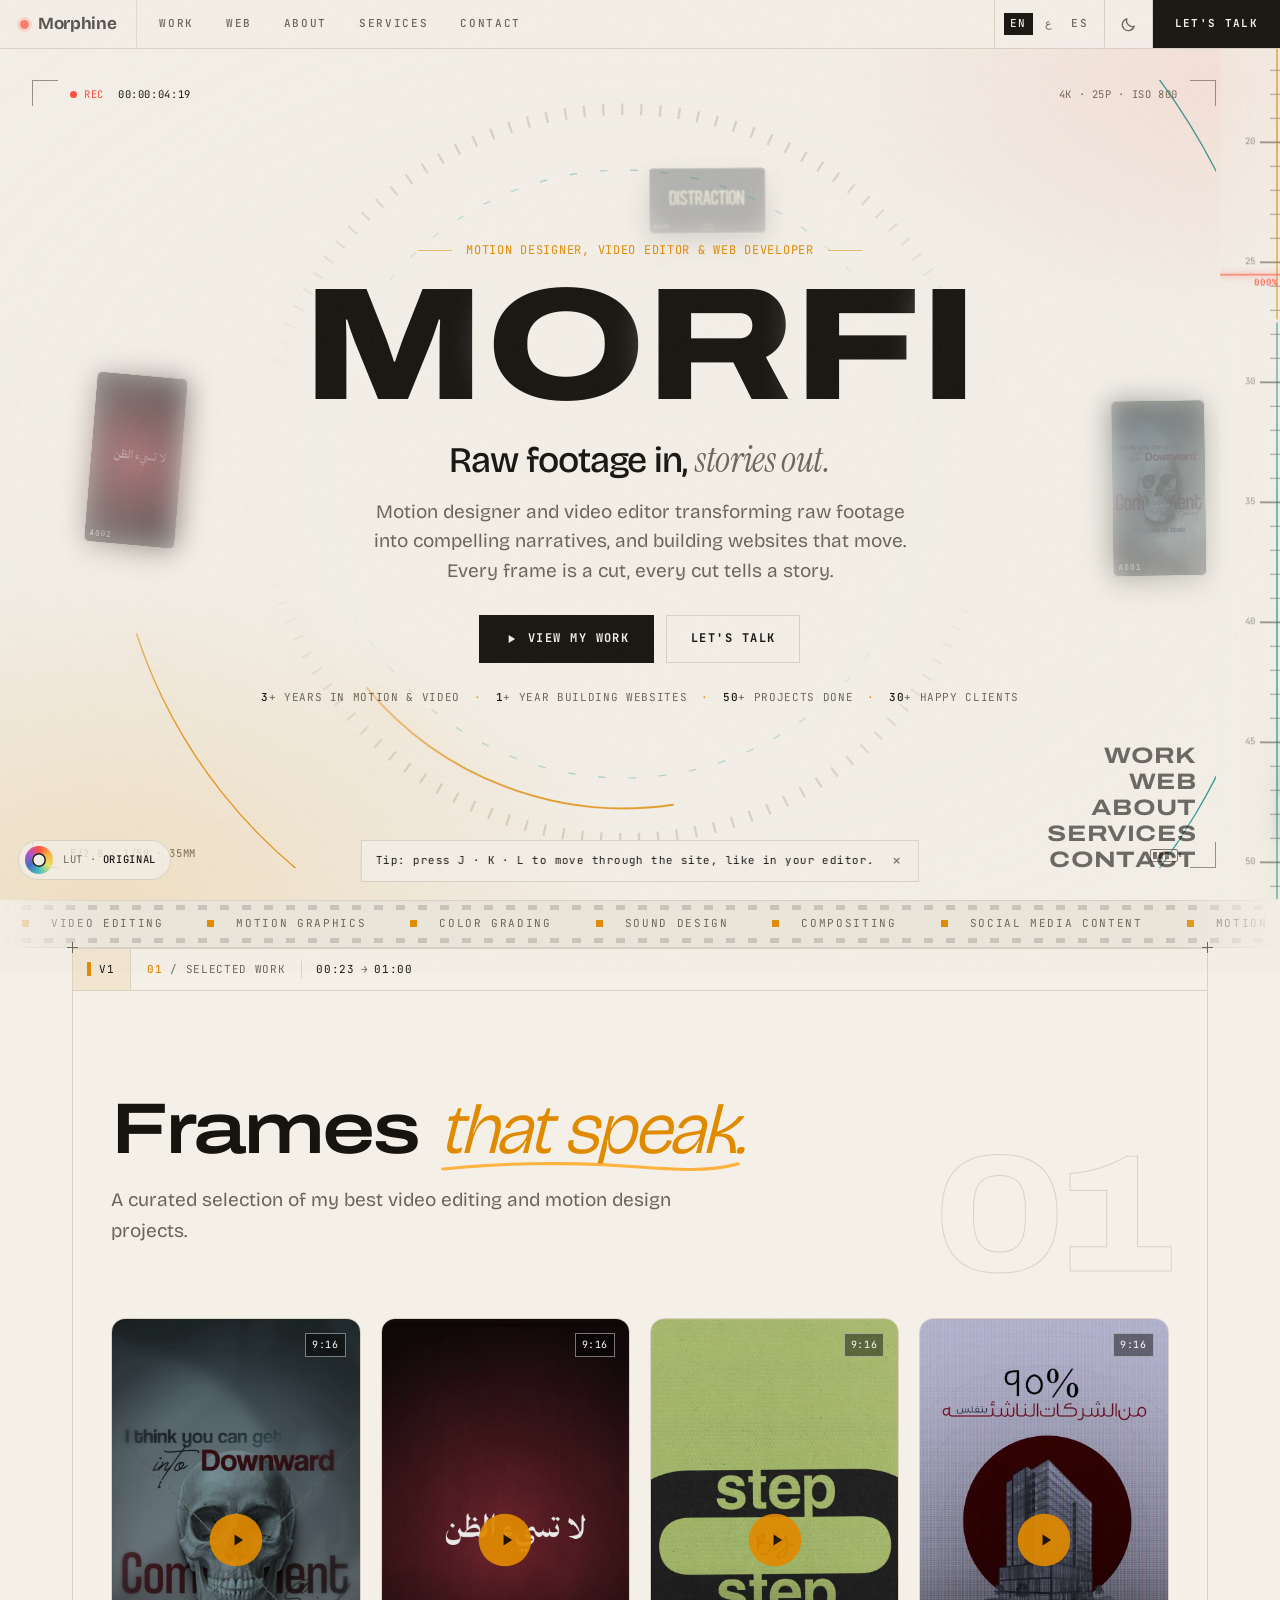
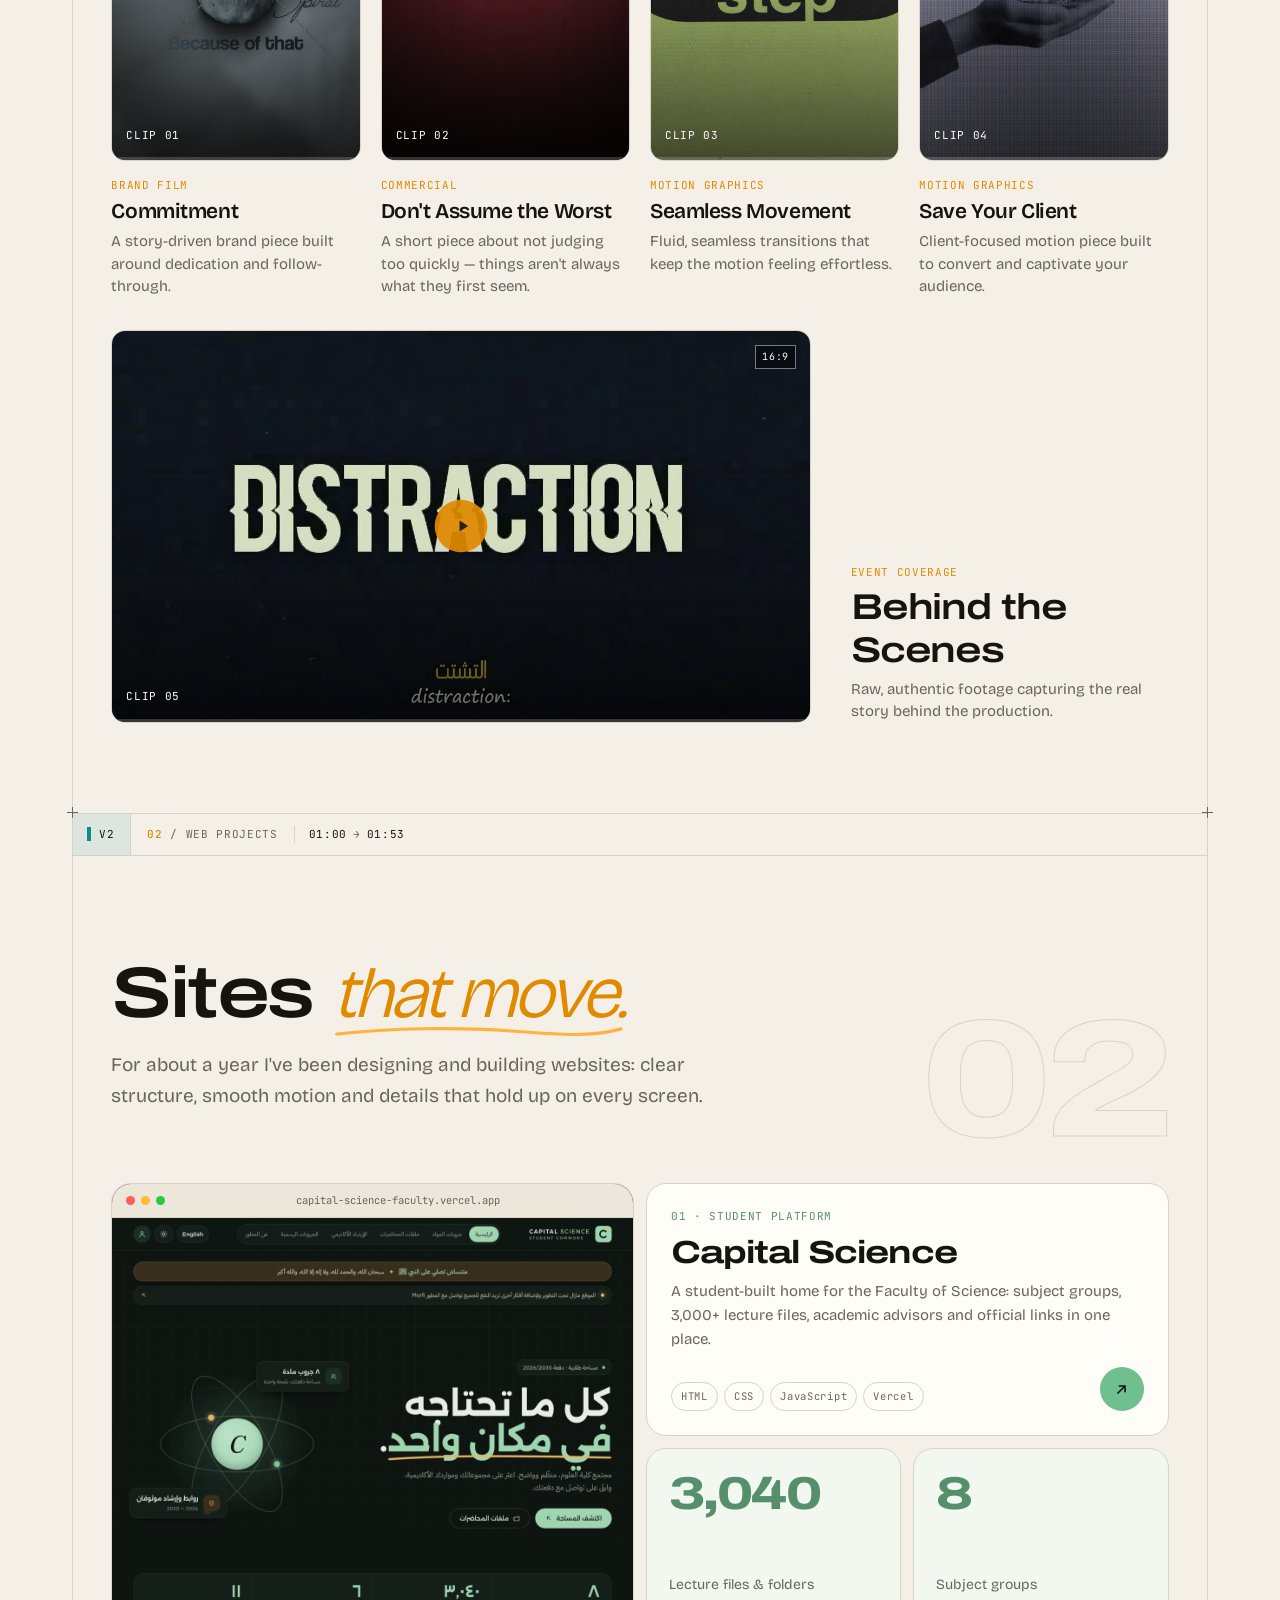
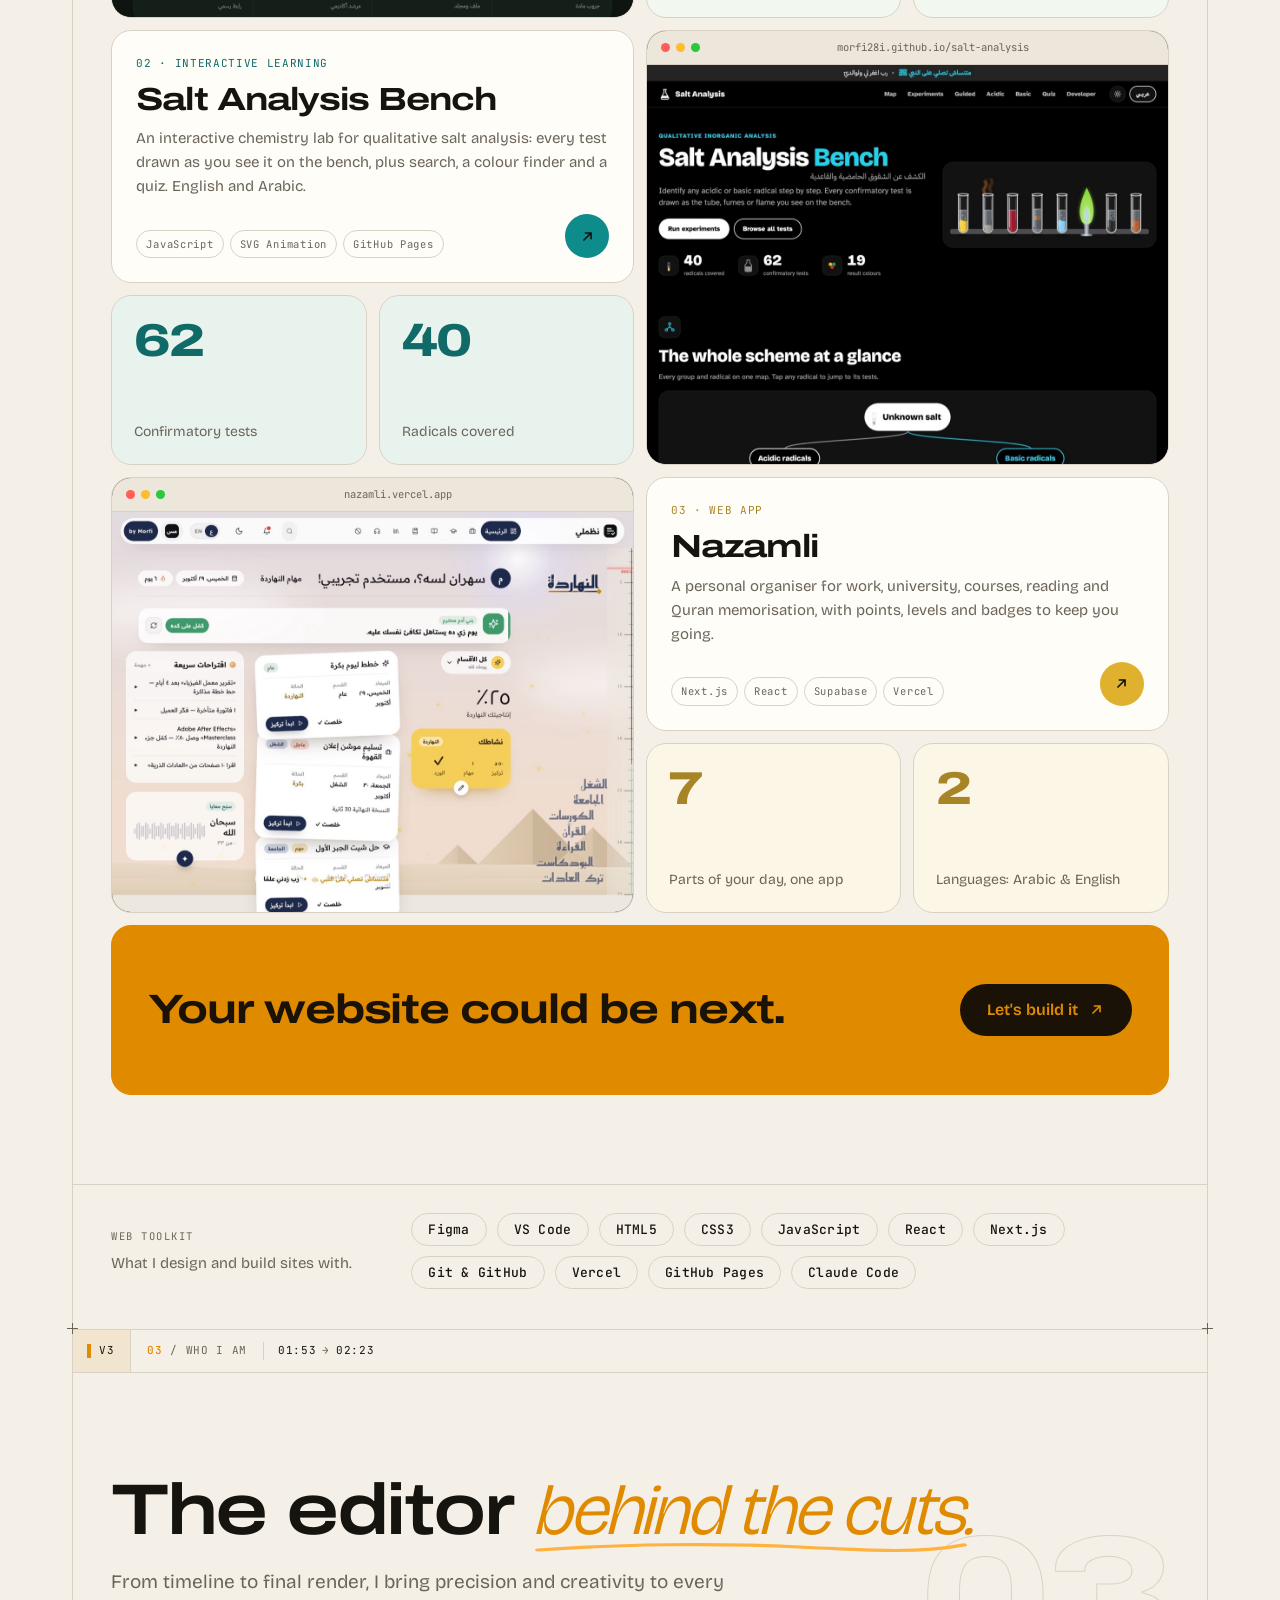
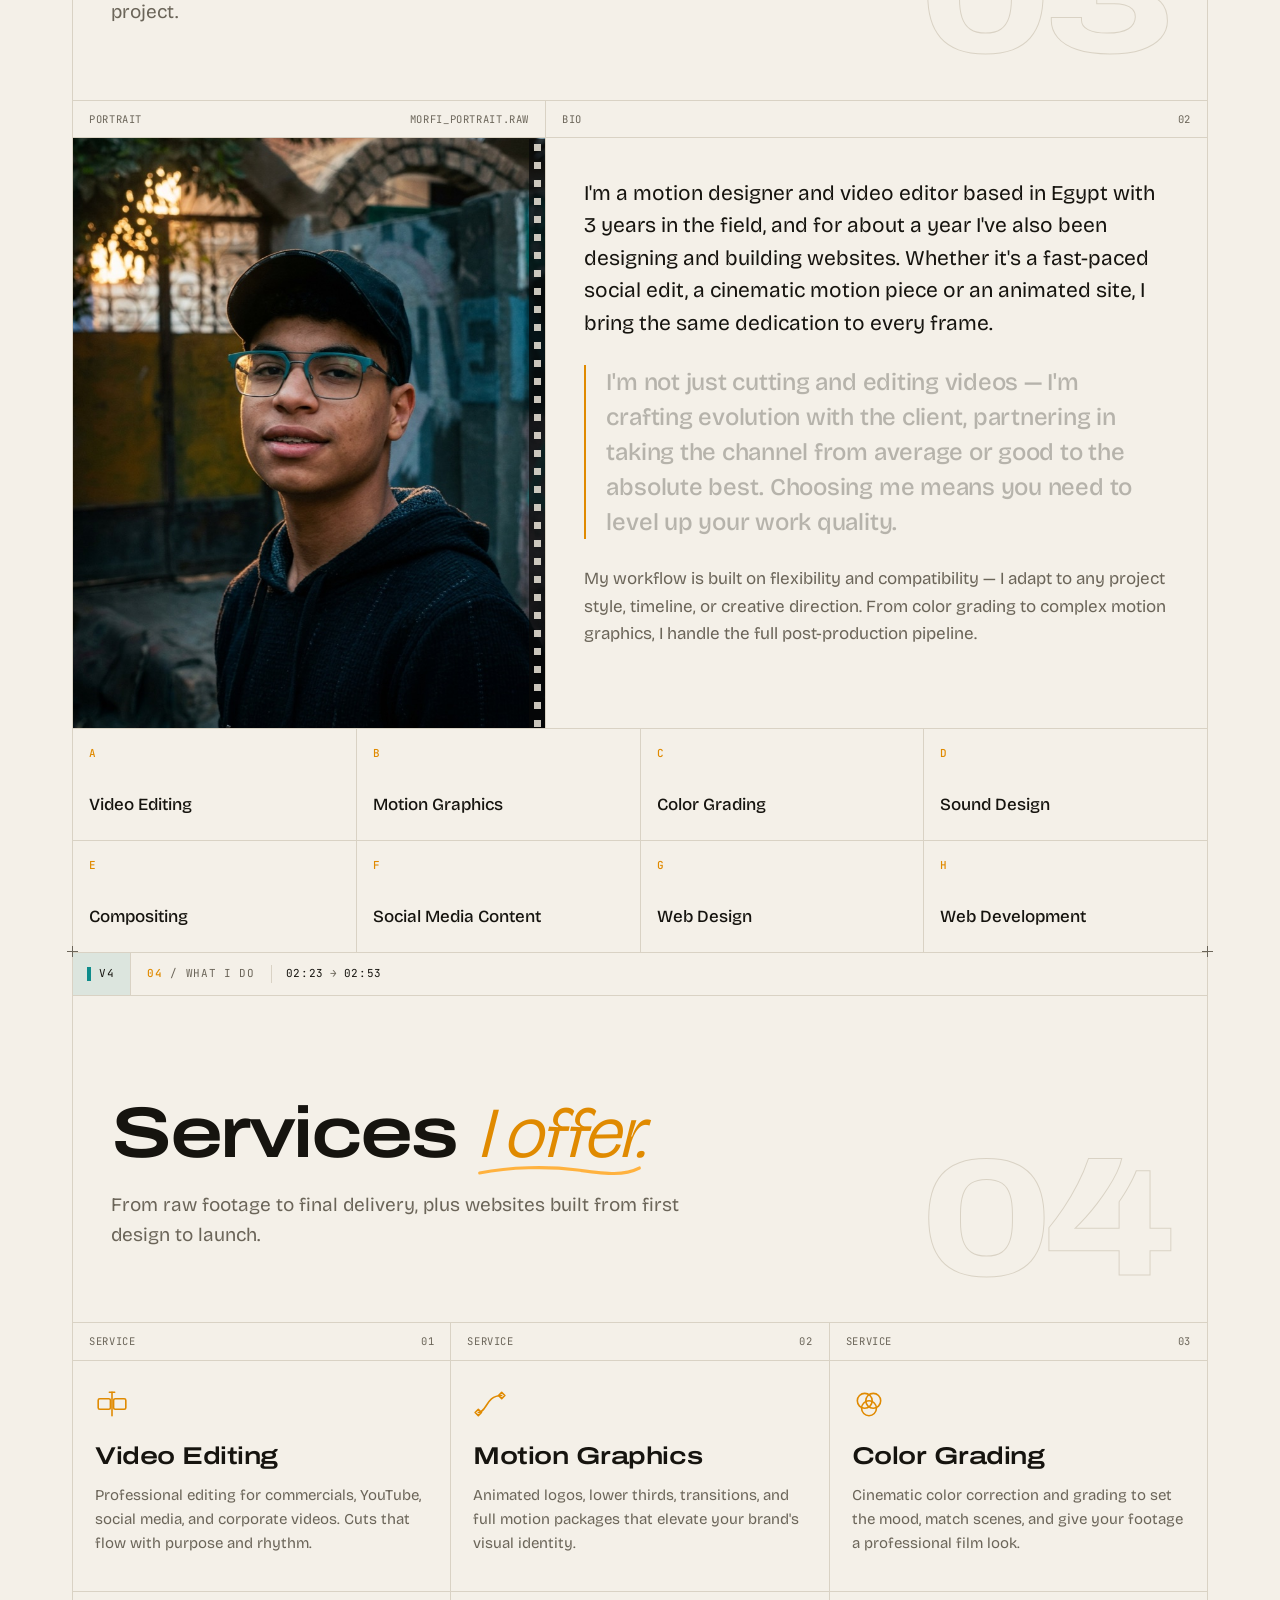
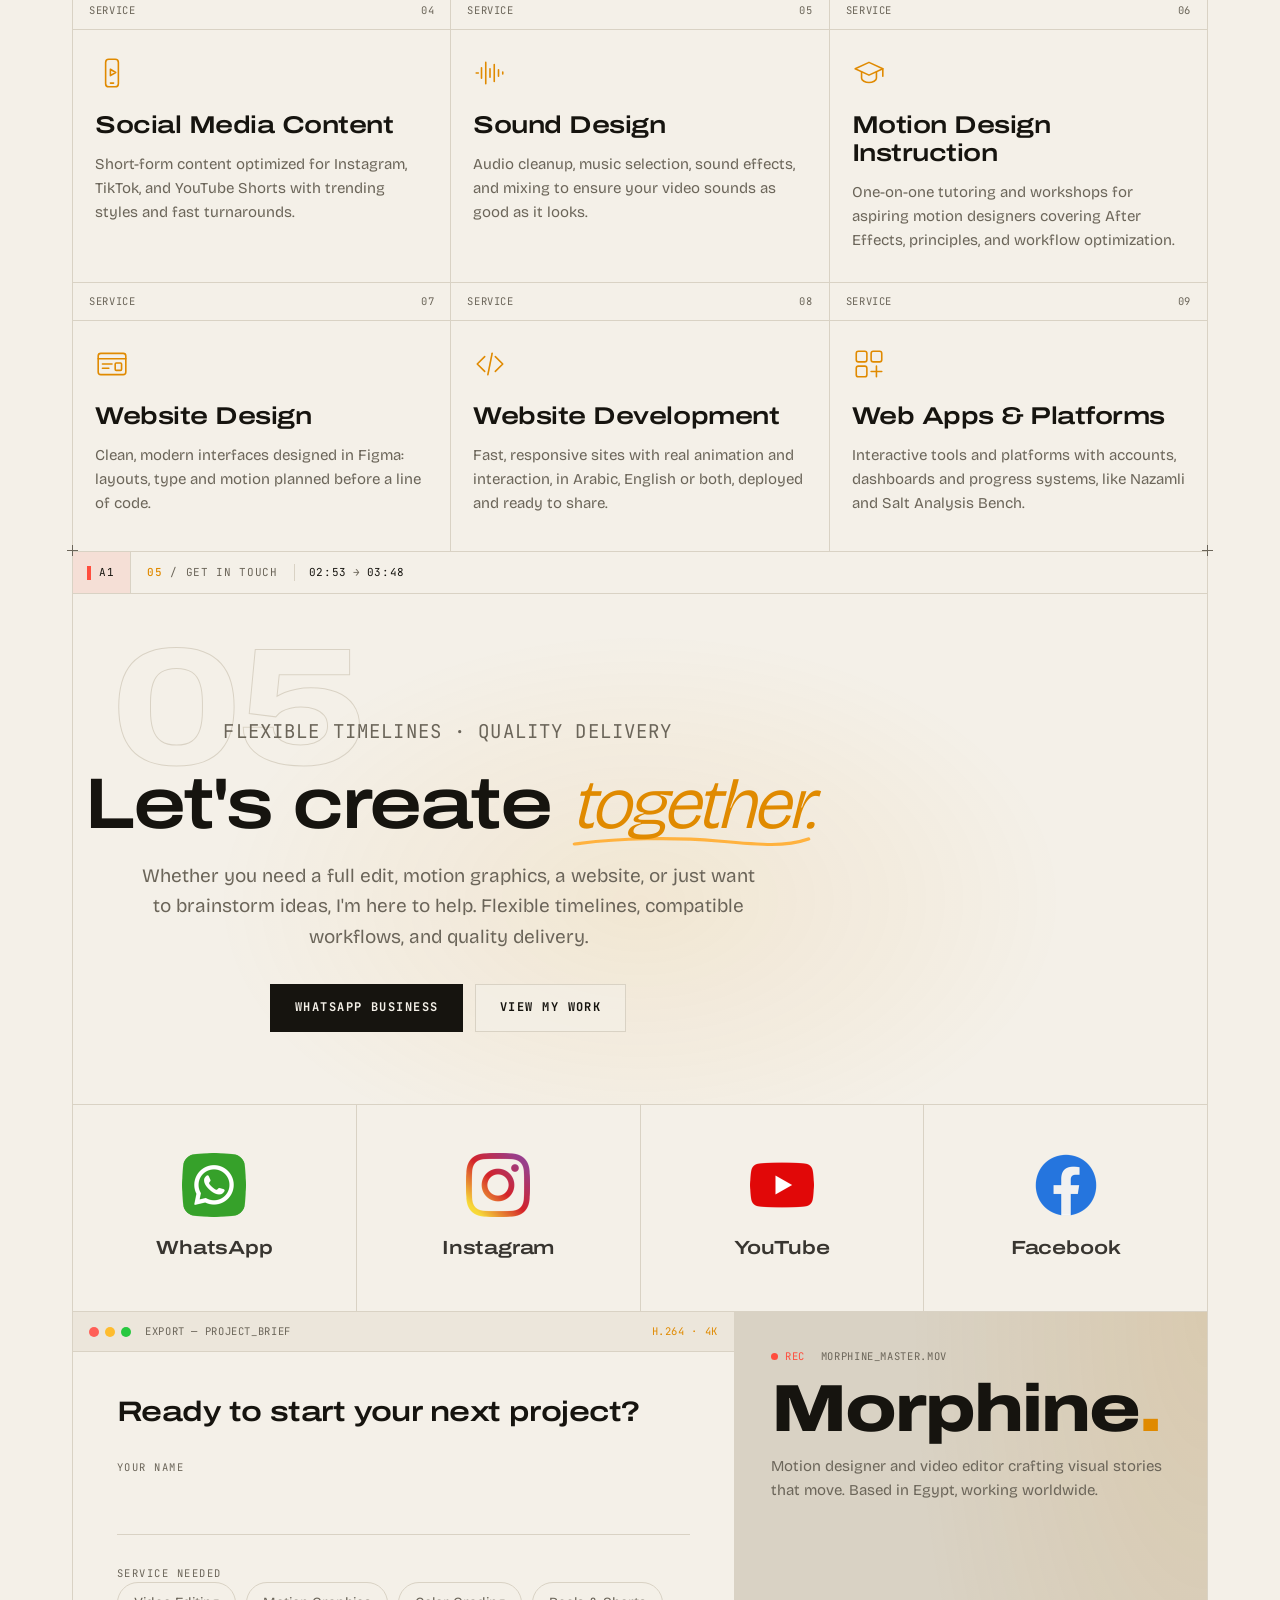
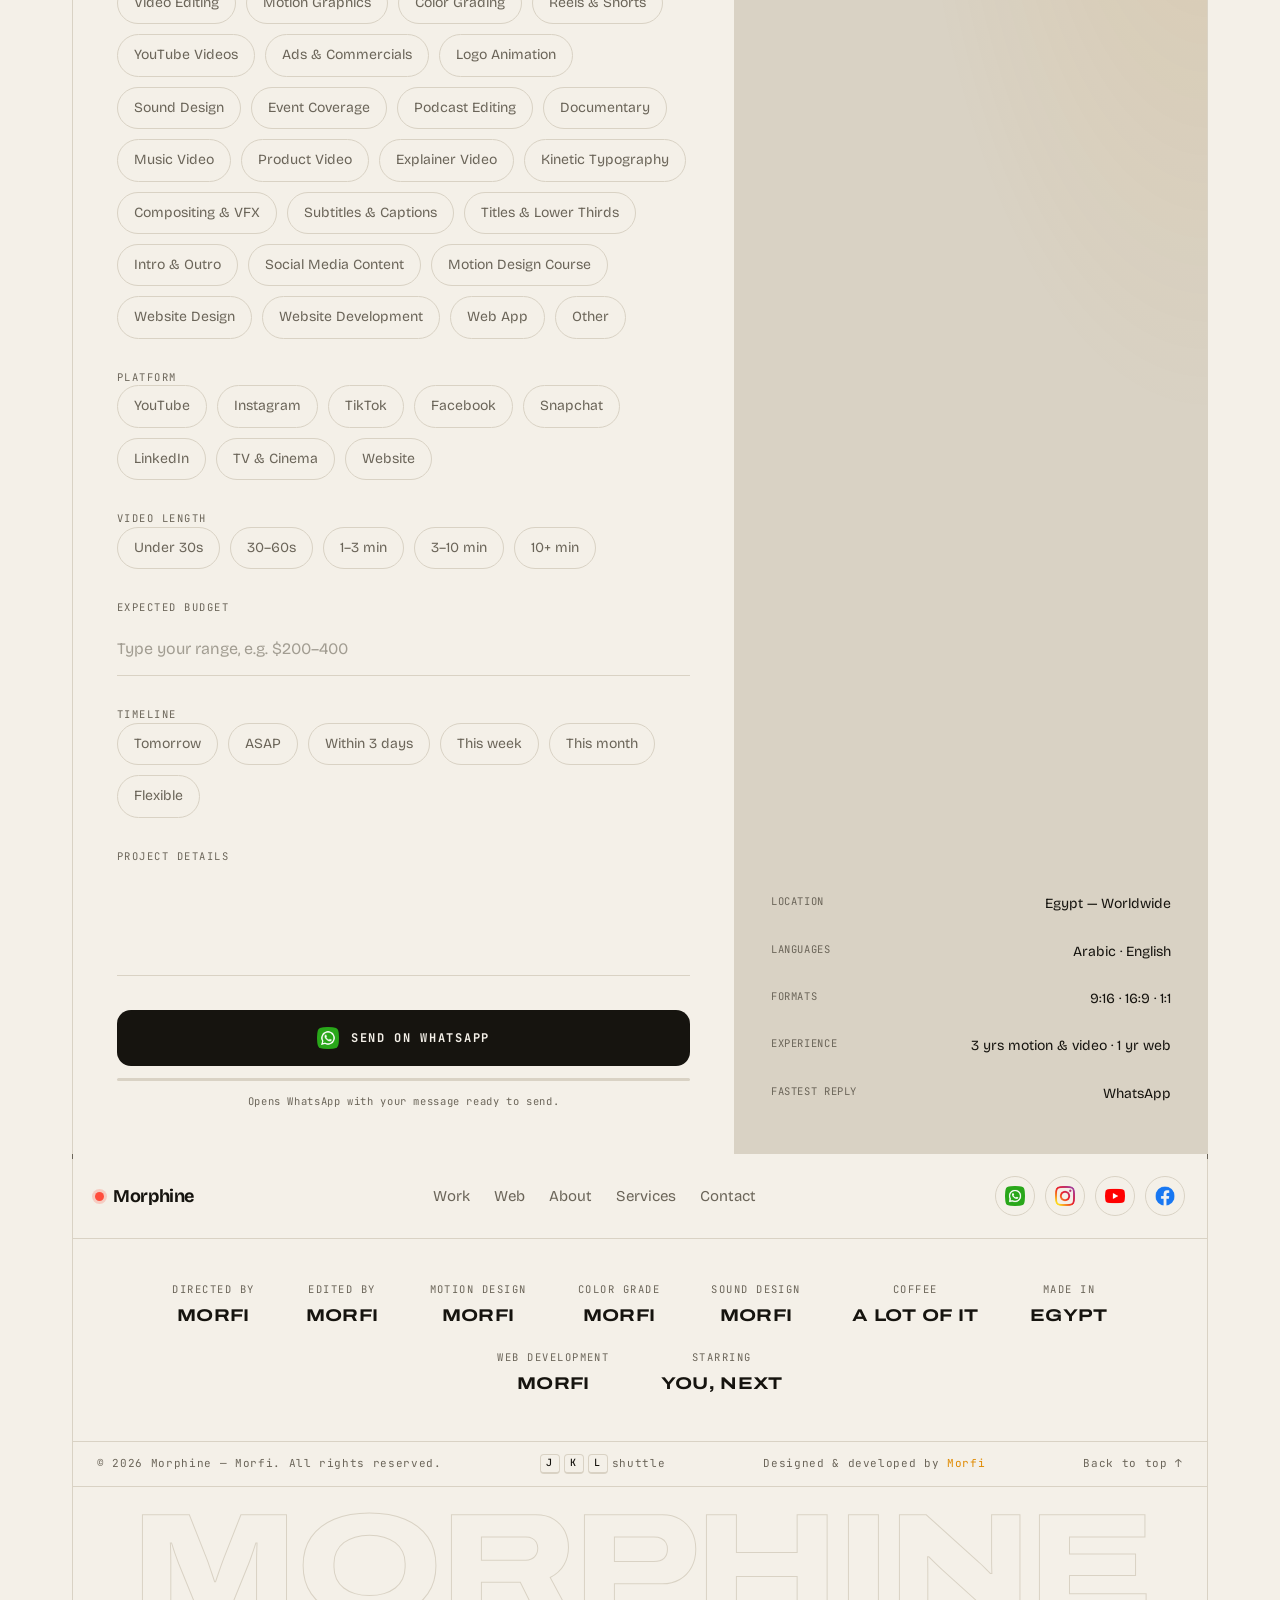
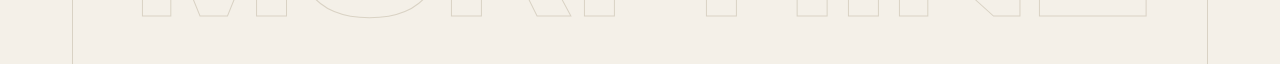
==== commit 02adefa7: "Fix title overlaps and refresh copy after full review Hide the travelling section titles over the co" ====
--- a/index.html
+++ b/index.html
@@ -6,8 +6,8 @@
   <title>Morfi — Motion Designer, Video Editor & Web Developer</title>
   <meta name="description" content="Morfi is a motion designer, video editor and web developer based in Egypt, turning raw footage into stories and building websites that move.">
   <meta name="theme-color" content="#0d0c0b">
-  <meta property="og:title" content="Morfi — Motion Designer & Video Editor">
-  <meta property="og:description" content="Every frame is a cut, every cut tells a story.">
+  <meta property="og:title" content="Morfi — Motion Designer, Video Editor & Web Developer">
+  <meta property="og:description" content="Turning raw footage into stories and building websites that move.">
   <meta property="og:image" content="https://morfi28i.github.io/portfolio/assets/morfi.jpg">
   <meta property="og:type" content="website">
   <link rel="icon" href="assets/favicon.svg" type="image/svg+xml">
@@ -15,7 +15,7 @@
   <link rel="preconnect" href="https://fonts.googleapis.com">
   <link rel="preconnect" href="https://fonts.gstatic.com" crossorigin>
   <link href="https://fonts.googleapis.com/css2?family=Archivo:wdth,wght@125,600..800&family=Instrument+Serif:ital@1&family=Bricolage+Grotesque:opsz,wght@12..96,300..800&family=JetBrains+Mono:wght@400;500&family=IBM+Plex+Sans+Arabic:wght@400;500;700&display=swap" rel="stylesheet">
-  <link rel="stylesheet" href="styles.css?v=27">
+  <link rel="stylesheet" href="styles.css?v=31">
 
   <!-- Set theme before paint to avoid a flash -->
   <script>
@@ -636,7 +636,7 @@
     <div class="player-frame" id="playerFrame"></div>
   </dialog>
 
-  <script src="i18n.js?v=27"></script>
-  <script src="main.js?v=27"></script>
+  <script src="i18n.js?v=31"></script>
+  <script src="main.js?v=31"></script>
 </body>
 </html>
--- a/styles.css
+++ b/styles.css
@@ -378,6 +378,9 @@
 .ruler-map.open b:nth-child(2) { transition-delay: .03s; } .ruler-map.open b:nth-child(3) { transition-delay: .06s; }
 .ruler-map.open b:nth-child(4) { transition-delay: .09s; } .ruler-map.open b:nth-child(5) { transition-delay: .12s; }
 .ruler.open ~ .train { opacity: .15 !important; transition: opacity .3s; }
+/* the stack steps aside where it would sit on the contact details */
+.train.away { opacity: 0 !important; transition: opacity .3s; }
+.train.away .train-hit { pointer-events: none; }
 
 /* Travelling section titles */
 .train { position: fixed; inset: 0; z-index: 41; pointer-events: none; }
@@ -1080,6 +1083,14 @@
 .js .toolkit .tool-list li { opacity: 0; transform: translateY(10px); }
 .js .toolkit.in .tool-list li { opacity: 1; transform: none; transition-delay: calc(var(--k, 0) * 60ms); }
 
+.footer-bar { justify-content: space-between; flex-wrap: wrap; gap: 8px 20px; padding-inline: clamp(16px, 2vw, 24px); }
+/* leave room for the section title beside the centred contact heading */
+@media (min-width: 901px) { #contact .shead-center { padding-inline: 0; padding-right: clamp(120px, 17vw, 250px); } }
+@media (min-width: 901px) and (max-width: 1300px) { #contact .shead-center { padding-right: 30vw; } }
+/* long Spanish headings wrap before they reach the stack on small desktops */
+@media (min-width: 901px) and (max-width: 1250px) { :lang(es) .shead h2, :lang(es) .shead > p { max-width: 56vw; } }
+/* in Arabic the heading starts on the right, under the stack, so it moves clear of it */
+@media (min-width: 901px) { [dir="rtl"] .shead:not(.shead-center) { padding-right: clamp(190px, 21vw, 320px); } }
 .dev-credit a { color: var(--accent); }
 .dev-credit a:hover { text-decoration: underline; }
 
